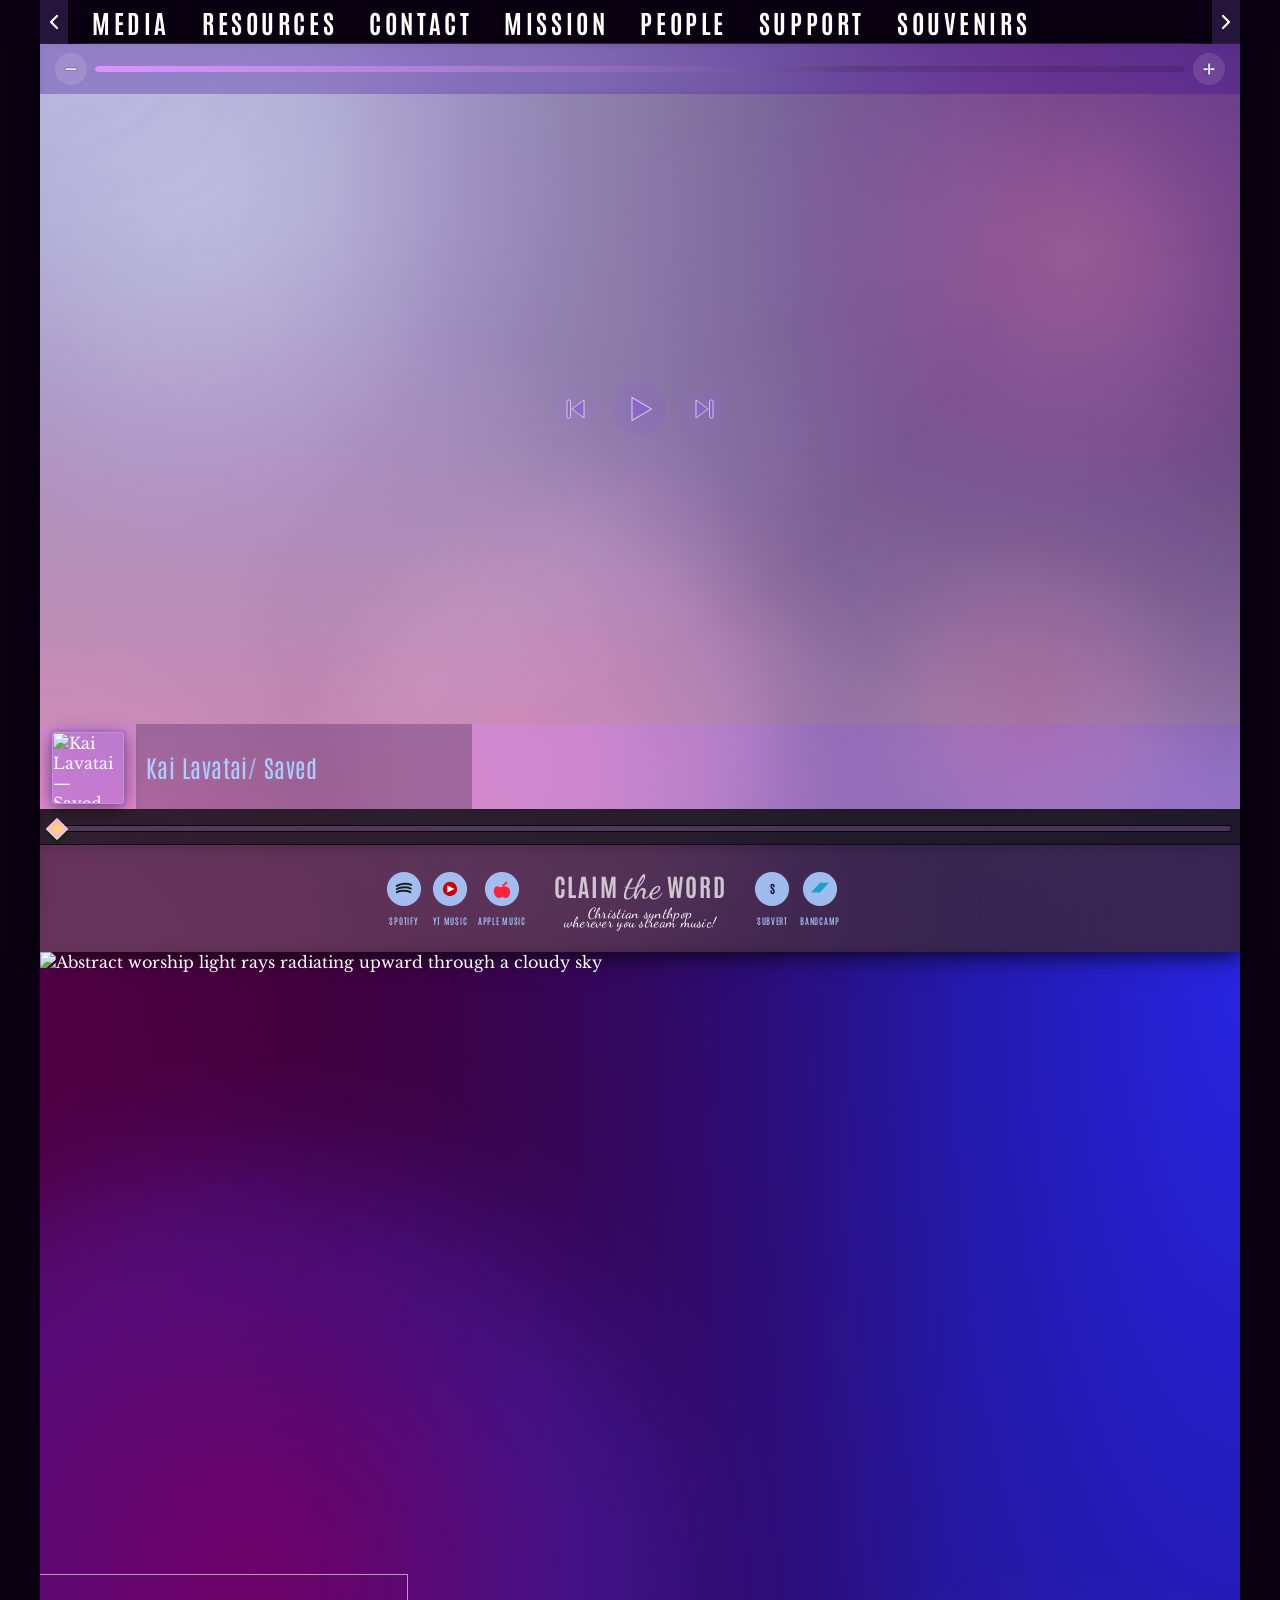
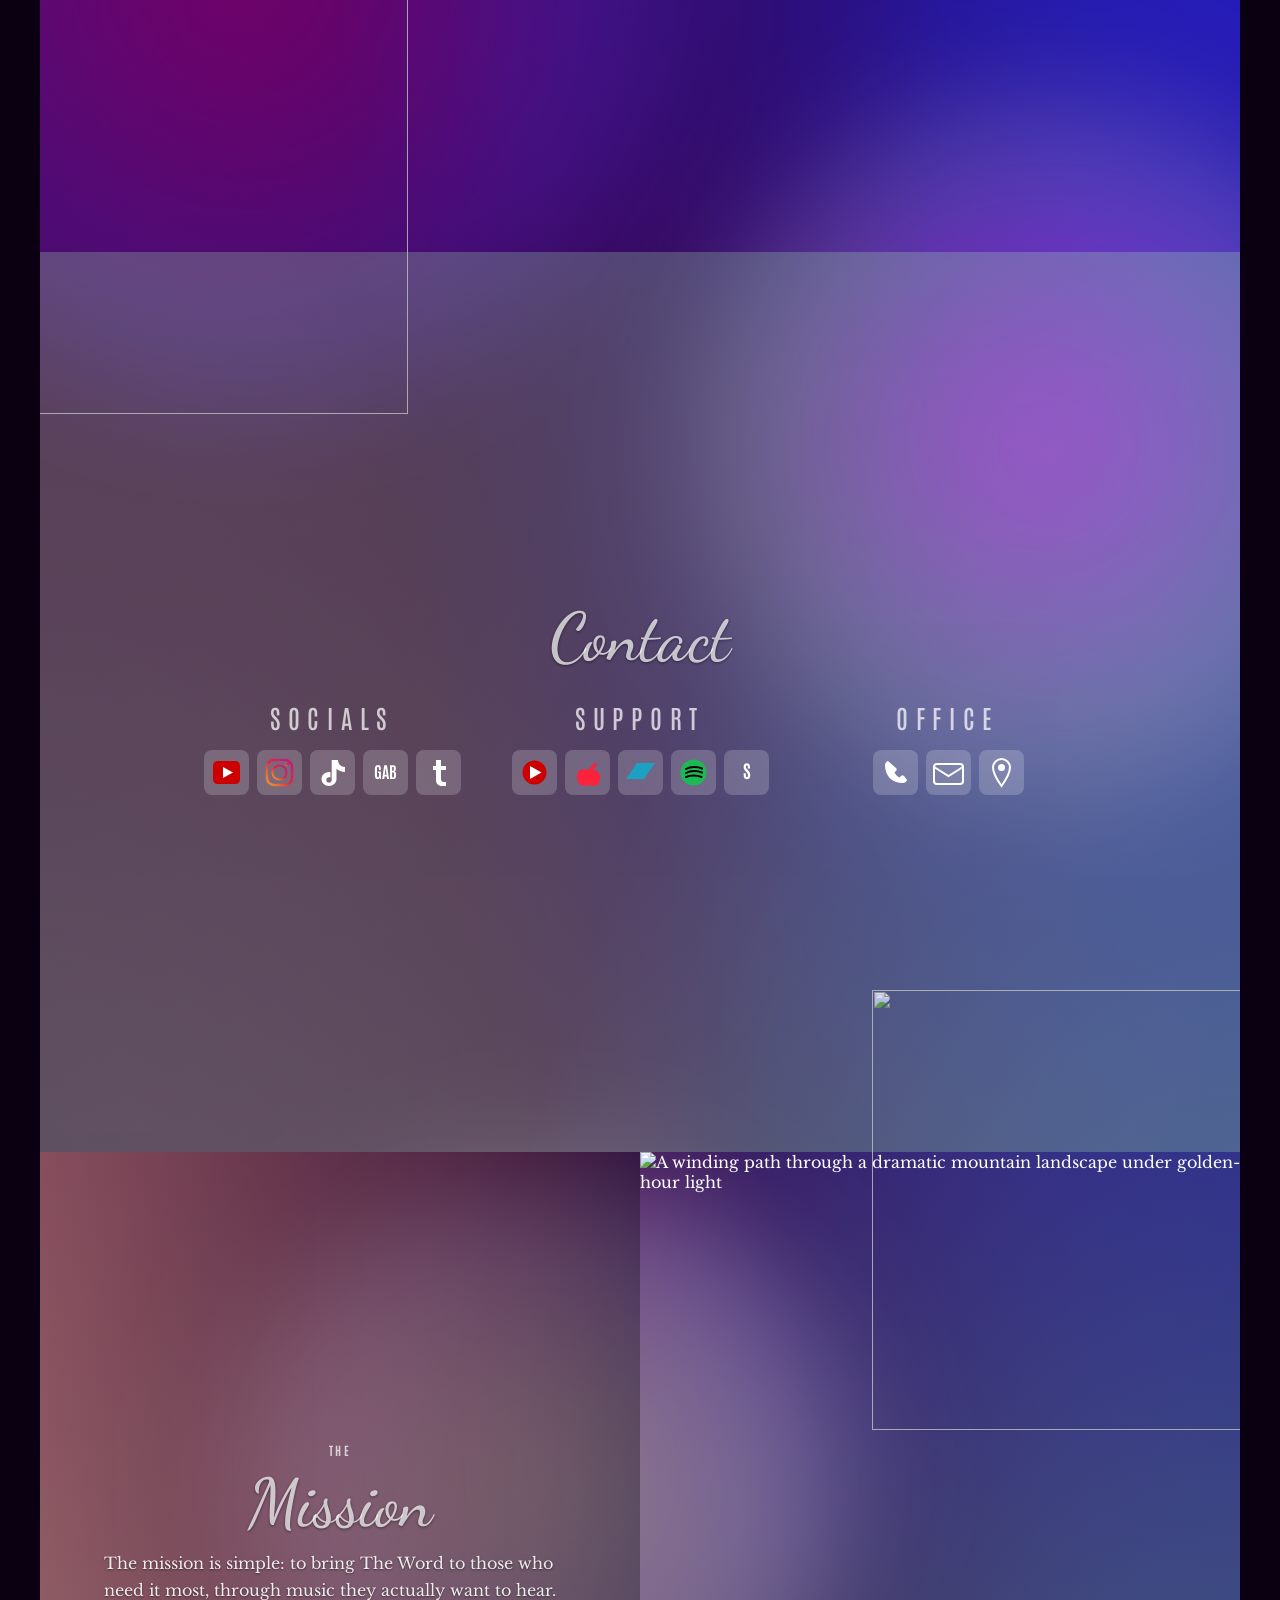
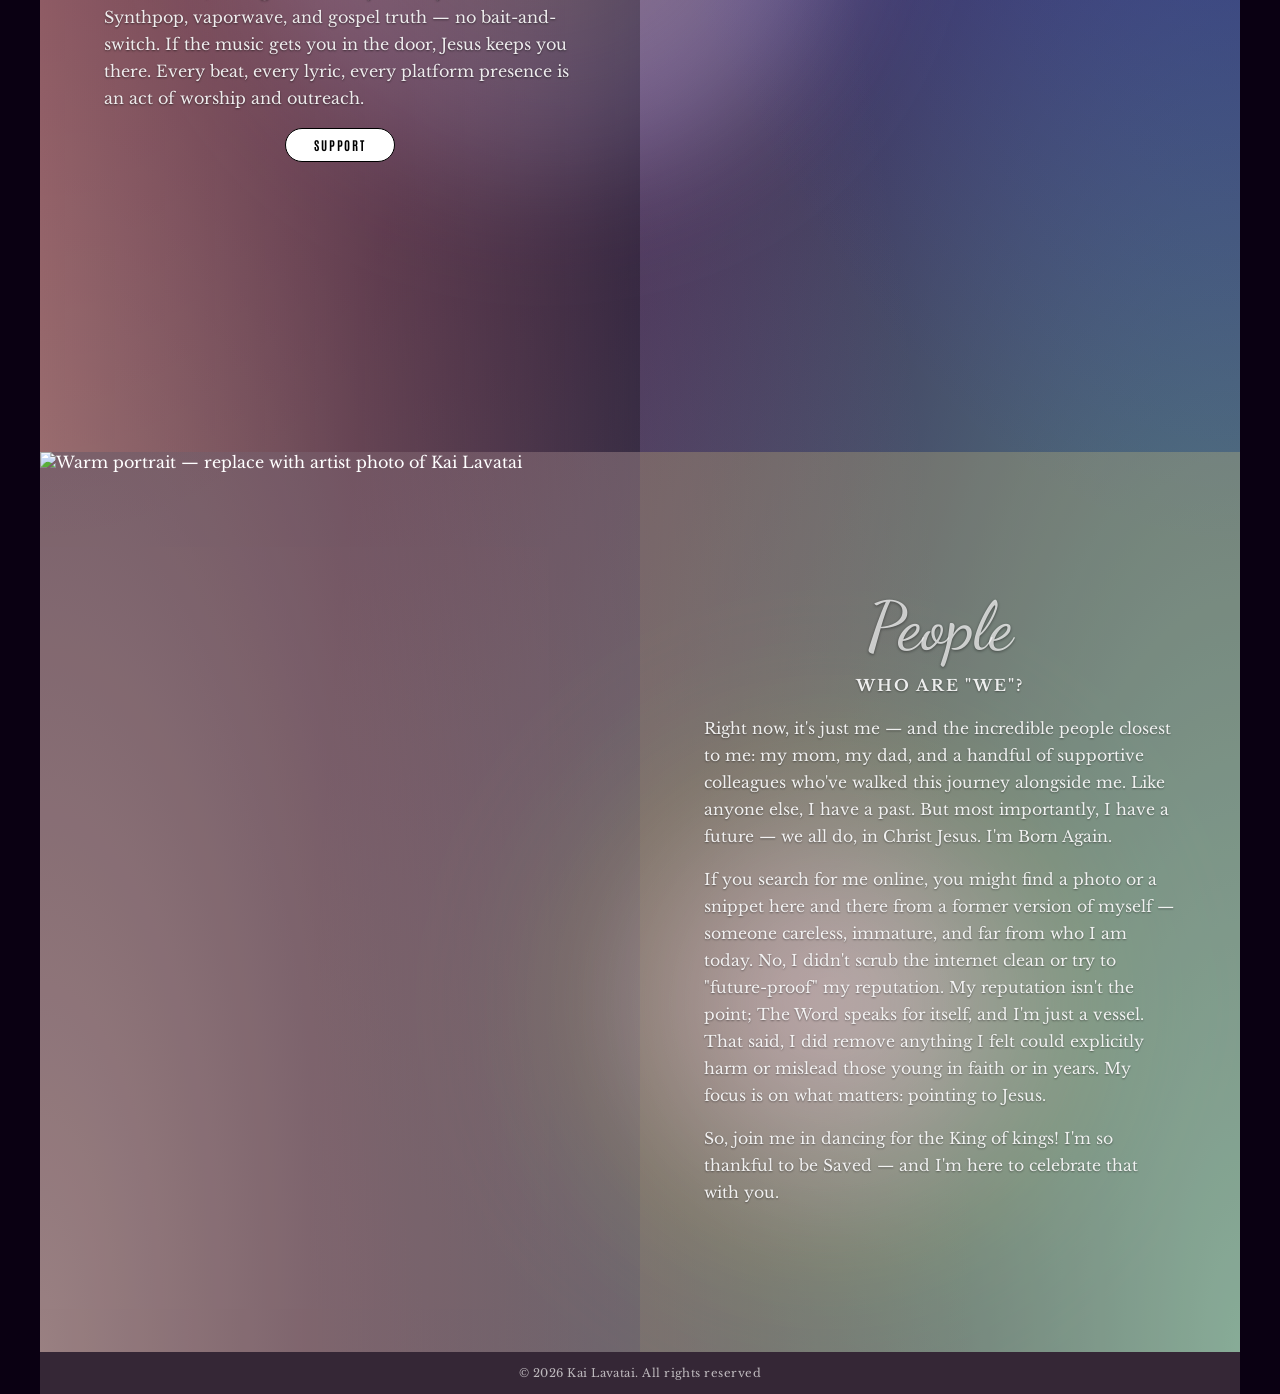
==== index.html @ d61adc8c "Add files via upload Upp'd initial site draft -- FIRST DRAFT 260613" ====
<!DOCTYPE html>
<html lang="en">
<head>
  <meta charset="UTF-8" />
  <meta name="viewport" content="width=device-width, initial-scale=1.0" />
  <meta name="description" content="Kai Lavatai — Christian synthpop & vaporwave music ministry. Gospel-rooted music wherever you stream." />
  <title>Kai Lavatai — Claim The Word</title>

  <!-- Google Fonts -->
  <link rel="preconnect" href="https://fonts.googleapis.com" />
  <link rel="preconnect" href="https://fonts.gstatic.com" crossorigin />
  <link href="https://fonts.googleapis.com/css2?family=Antonio:wght@400;700&family=Dancing+Script:wght@500;700&family=Libre+Baskerville:ital,wght@0,400;0,700;1,400&display=swap" rel="stylesheet" />

  <link rel="stylesheet" href="css/style.css" />
</head>
<body>
<div id="master-wrapper">
  <!-- ============================================================
       NAV — scrolling pill nav; press-hold-scroll on desktop & mobile
       ============================================================ -->
  <nav id="nav" aria-label="Main navigation">
    <button id="nav-menu-scroll-left-button" aria-label="Scroll navigation left" tabindex="0">
      <svg viewBox="0 0 10 16" width="10" height="16" aria-hidden="true">
        <path d="M8 2 L2 8 L8 14" stroke="white" stroke-width="2.2" fill="none" stroke-linecap="round" stroke-linejoin="round"/>
      </svg>
    </button>
    <div id="nav-menu-scroll-container">
      <ul id="nav-menu-ul" role="list">
        <li id="nav-menu-ul-media_li"><a href="#header">Media</a></li>
        <li id="nav-menu-ul-resources_li"><a href="#resources-section">Resources</a></li>
        <li id="nav-menu-ul-contact_li"><a href="#contact-section">Contact</a></li>
        <li id="nav-menu-ul-mission_li"><a href="#missions-section">Mission</a></li>
        <li id="nav-menu-ul-people_li"><a href="#people-section">People</a></li>
        <li id="nav-menu-ul-support_li"><a href="#contact-section">Support</a></li>
        <li id="nav-menu-ul-souvenirs_li"><a href="souvenirs.html">Souvenirs</a></li>
      </ul>
    </div>
    <button id="nav-menu-scroll-right-button" aria-label="Scroll navigation right" tabindex="0">
      <svg viewBox="0 0 10 16" width="10" height="16" aria-hidden="true">
        <path d="M2 2 L8 8 L2 14" stroke="white" stroke-width="2.2" fill="none" stroke-linecap="round" stroke-linejoin="round"/>
      </svg>
    </button>
  </nav>

  <!-- ============================================================
       HEADER — meshgradient8 background: #aaaaff, #330080, #ff80e5, #8d5fd3
       ============================================================ -->
  <header id="header">

    <!-- HERO IMAGE CROSSFADE LAYERS
         Layer A and B alternate on track change. Active layer fades in,
         inactive fades out. JS sets .src-style background-image on the
         incoming layer then toggles .hero-a-active on #header.
         background-size:cover + background-position:center ensures
         fitted, centered, no-stretch at all viewport sizes. -->
    <div id="hero-layer-a" class="hero-layer" aria-hidden="true"></div>
    <div id="hero-layer-b" class="hero-layer" aria-hidden="true"></div>

    <!-- PARALLAX BLOB LAYERS for header mesh gradient approximation -->
    <div class="blob-layer blob-header-1" aria-hidden="true"></div>
    <div class="blob-layer blob-header-2" aria-hidden="true"></div>
    <div class="blob-layer blob-header-3" aria-hidden="true"></div>
    <div class="blob-layer blob-header-4" aria-hidden="true"></div>

    <!-- ============================================================
         MUSIC PLAYER — custom HTML5 Audio API player
         White semi-transparent panel over header gradient
         ============================================================ -->
    <section id="music-player" aria-label="Music player">

      <!-- Volume Control: full-width row [−] | gradient bar | [+] -->
      <div id="music-player-volume-control">
        <button id="music-player-volume-control-lower-encoder" aria-label="Decrease volume" title="Volume down">
          <!-- Minus: horizontal bar — white fill, dark stroke -->
          <svg viewBox="0 0 18 18" width="18" height="18" aria-hidden="true">
            <rect x="3" y="8" width="12" height="2.2" rx="1.1" fill="white" stroke="#220040" stroke-width="0.4"/>
          </svg>
        </button>

        <!-- linearGradient396: #d994ff → transparent. Filled width = volume 0–10 -->
        <div id="music-player-volume-control_indicator" role="presentation">
          <div id="music-player-volume-control_indicator-fill"></div>
        </div>

        <button id="music-player-volume-control-raise-encoder" aria-label="Increase volume" title="Volume up">
          <!-- Plus: cross/plus — white fill, dark stroke -->
          <svg viewBox="0 0 18 18" width="18" height="18" aria-hidden="true">
            <rect x="3" y="8" width="12" height="2.2" rx="1.1" fill="white" stroke="#220040" stroke-width="0.4"/>
            <rect x="8" y="3" width="2.2" height="12" rx="1.1" fill="white" stroke="#220040" stroke-width="0.4"/>
          </svg>
        </button>
      </div>

      <!-- Track Controls: transport row. Button fill: #8d5fd3–#976cce ~69% opacity -->
      <!-- Cover art thumbnail — updated by JS on track change -->


      <div id="music-player-track-controls">
        <button id="music-player-track-controls-previous-track-button" aria-label="Previous track">
          <svg viewBox="0 0 28 28" width="28" height="28" aria-hidden="true">
            <polygon points="22,5 10,14 22,23" fill="rgba(141,95,211,0.69)" stroke="rgba(255,255,255,0.6)" stroke-width="1"/>
            <rect x="5" y="5" width="3.5" height="18" rx="1.5" fill="rgba(141,95,211,0.69)" stroke="rgba(255,255,255,0.6)" stroke-width="1"/>
          </svg>
        </button>

        <!-- Pause button — visible when playing; hidden when paused -->
        <button id="music-player-track-controls-pause-button" aria-label="Pause" style="display:none;">
          <svg viewBox="0 0 28 28" width="32" height="32" aria-hidden="true">
            <rect x="7" y="5" width="4.5" height="18" rx="2" fill="rgba(150,106,207,0.69)" stroke="rgba(255,255,255,0.6)" stroke-width="1"/>
            <rect x="16.5" y="5" width="4.5" height="18" rx="2" fill="rgba(150,106,207,0.69)" stroke="rgba(255,255,255,0.6)" stroke-width="1"/>
          </svg>
        </button>

        <!-- Play button — visible when paused; swaps with pause on click -->
        <button id="music-player-track-controls-play-button" aria-label="Play">
          <svg viewBox="0 0 28 28" width="32" height="32" aria-hidden="true">
            <polygon points="7,4 24,14 7,24" fill="rgba(141,95,211,0.69)" stroke="rgba(255,255,255,0.6)" stroke-width="1"/>
          </svg>
        </button>

        <button id="music-player-track-controls-next-track-button" aria-label="Next track">
          <svg viewBox="0 0 28 28" width="28" height="28" aria-hidden="true">
            <polygon points="6,5 18,14 6,23" fill="rgba(141,95,211,0.69)" stroke="rgba(255,255,255,0.6)" stroke-width="1"/>
            <rect x="19.5" y="5" width="3.5" height="18" rx="1.5" fill="rgba(141,95,211,0.69)" stroke="rgba(255,255,255,0.6)" stroke-width="1"/>
          </svg>
        </button>
      </div>

      <!-- Credits row: left spacer ~72% + right credits block ~28% -->
      <div id="music-player-credits-row">
        <!-- Left ~72% intentional dark negative space, no content -->
        <div id="music-player-song-credits-spacer" aria-hidden="true"></div>

        <!-- Right ~28%: dark semi-transparent bg, text #aaccff, Antonio -->
		<div id="music-player-cover-art">
			<img
			  id="music-player-cover-art-img"
			  src="images/cover-placeholder.jpg"
			  alt="Album cover art"
			  width="72"
			  height="72"
			/>
		 </div>
        <div id="music-player-song-credits">
          <ul id="music-player-song-credits-text" aria-live="polite" aria-atomic="true">
            <li id="music-player-song-credits-text-artist_li"></li>
            <li id="music-player-song-credits-text-track_li"></li>
          </ul>
        </div>
      </div>

      <!-- Track Progress: full-width. Custom range input with star/diamond thumb -->
      <div id="music-player-track-progress">
        <input
          type="range"
          id="track-seek-bar"
          min="0"
          max="100"
          value="0"
          step="0.1"
          aria-label="Track progress"
        />
      </div>

    </section><!-- /#music-player -->

    <!-- ============================================================
         MUSIC STORE — 3-column grid
         Full-bleed dark bar (#1c1f24 ~21% opacity) beneath player
         ============================================================ -->
    <section id="music-store" aria-label="Stream and support">

      <!-- Column 1 (~30%): mainstream outlets — circle buttons #aaccff -->
      <ul id="music-store-mainstream-outlets-menu" aria-label="Stream on mainstream platforms">
        <li id="spotify-store-button">
          <a href="#" aria-label="Listen on Spotify" rel="noopener">
            <span class="store-icon store-icon--spotify" aria-hidden="true">
              <!-- Spotify stylized S -->
              <svg viewBox="0 0 40 40" width="36" height="36">
                <circle cx="20" cy="20" r="19" fill="#aaccff" opacity="0.9"/>
                <path d="M12 16.5 C17 13.5 24 13.5 28 15.5 M12 20 C16.5 17.5 23.5 17.5 27.5 19.5 M12 23.5 C16 21.5 23 21.5 27 23.5" stroke="#1c1f24" stroke-width="2.2" fill="none" stroke-linecap="round"/>
              </svg>
            </span>
            <span class="store-label">Spotify</span>
          </a>
        </li>
        <li id="youtube-music-store-button">
          <a href="#" aria-label="Listen on YouTube Music" rel="noopener">
            <span class="store-icon store-icon--ytmusic" aria-hidden="true">
              <svg viewBox="0 0 40 40" width="36" height="36">
                <circle cx="20" cy="20" r="19" fill="#aaccff" opacity="0.9"/>
                <circle cx="20" cy="20" r="8" fill="#cc0000"/>
                <polygon points="17,16 25,20 17,24" fill="white"/>
              </svg>
            </span>
            <span class="store-label">YT Music</span>
          </a>
        </li>
        <li id="apple-music-store-button">
          <a href="#" aria-label="Listen on Apple Music" rel="noopener">
            <span class="store-icon store-icon--apple" aria-hidden="true">
              <svg viewBox="0 0 40 40" width="36" height="36">
                <circle cx="20" cy="20" r="19" fill="#aaccff" opacity="0.9"/>
                <path d="M25,12 C25,12 21,14 20,17 C22,17 26,15 26,12 Z" fill="#fa233b"/>
                <path d="M15,17 C12,17 11,20 11,22.5 C11,27 14,30 17,30 C18.5,30 19.5,29 20.5,29 C21.5,29 22.3,30 24,30 C27,30 29,27 29,23 C29,20 27,18 25,17.5 C24,17.2 23,17 22,17 C20.5,17 19,18 17.5,18 C16.5,18 15.5,17 15,17 Z" fill="#fa233b"/>
              </svg>
            </span>
            <span class="store-label">Apple Music</span>
          </a>
        </li>
      </ul>

      <!-- Column 2 (~49%): store sign — cobalt #4475ea background -->
      <div id="store-sign">
        <h3 id="music-player-store-sign">
          <!-- Mixed-face typographic lockup: Antonio uppercase + Dancing Script "the" -->
          <span class="store-sign-claim antonio-caps">Claim</span>
          <span class="store-sign-the dancing-script">the</span>
          <span class="store-sign-word antonio-caps">Word</span>
        </h3>
        <!-- Two lines: Mistral/Dancing Script, centered, white, line-height:0.65 -->
        <p id="music-player-store-slogan">
          <span>Christian synthpop</span><br>
          <span>wherever you stream music!</span>
        </p>
      </div>

      <!-- Column 3 (~21%): direct support — circle buttons #aaccff -->
      <ul id="music-store-direct-support-outlets-menu" aria-label="Support on direct platforms">
        <li id="subvert-store-button">
          <a href="#" aria-label="Support on Subvert" rel="noopener">
            <span class="store-icon store-icon--subvert" aria-hidden="true">
              <svg viewBox="0 0 40 40" width="36" height="36">
                <circle cx="20" cy="20" r="19" fill="#aaccff" opacity="0.9"/>
                <text x="20" y="25" text-anchor="middle" font-family="Antonio, sans-serif" font-size="13" font-weight="700" fill="#220040">S</text>
              </svg>
            </span>
            <span class="store-label">Subvert</span>
          </a>
        </li>
        <li id="bandcamp-store-button">
          <a href="#" aria-label="Support on Bandcamp" rel="noopener">
            <span class="store-icon store-icon--bandcamp" aria-hidden="true">
              <svg viewBox="0 0 40 40" width="36" height="36">
                <circle cx="20" cy="20" r="19" fill="#aaccff" opacity="0.9"/>
                <path d="M10,24 L20,13 H30 L20,24 Z" fill="#1da0c3"/>
              </svg>
            </span>
            <span class="store-label">Bandcamp</span>
          </a>
        </li>
      </ul>

    </section><!-- /#music-store -->

  </header><!-- /#header -->

  <!-- ============================================================
       MAIN — meshgradient13 background: #550044, #2a2aff, #ac939d, #87decd
       All sections within share this full-bleed background
       ============================================================ -->
  <main id="main">

    <!-- PARALLAX BLOB LAYERS for main mesh gradient approximation -->
    <div class="blob-layer blob-main-1" aria-hidden="true"></div>
    <div class="blob-layer blob-main-2" aria-hidden="true"></div>
    <div class="blob-layer blob-main-3" aria-hidden="true"></div>
    <div class="blob-layer blob-main-4" aria-hidden="true"></div>

    <!-- ============================================================
         RESOURCES SECTION
         CSS Grid: figure left ~55%, article right ~45%
         CD circle scrolls with section, position:absolute
         ============================================================ -->
    <section id="resources-section" aria-labelledby="resources-article-heading">

      <!-- CD circle: CSS-drawn, radialGradient1: #8d5fd3→#a793ac -->
      <img id="fixed-background-image-CD-1" src="images/cd-disc.png" alt="" aria-hidden="true" draggable="false" />
      <!-- Left ~55%: Resources illustration -->
      <figure id="resources-figure">
        <img
          id="resources-figure-image"
          src="images/resources-img.png"
          alt="Abstract worship light rays radiating upward through a cloudy sky"
          loading="lazy"
          width="800"
          height="600"
        />
      </figure>

      <!-- Right ~45%: Resources article -->
      <article id="resources-article">
        <!-- linearGradient25: #ff80e5 76% → transparent — applied as background -->

        <h2 id="resources-article-subheading">Ministry</h2>
        <h1 id="resources-article-heading">Resources</h1>
        <p id="resources-article-text">
          Whether you're new to faith or have walked with Jesus for decades,
          these resources are here to strengthen your walk. From scripture
          references to devotional guides, everything points back to The Word —
          because The Word was there at the beginning, and it will carry you
          all the way home.
        </p>
        <button id="resources-article-button" type="button">More</button>
      </article>

    </section><!-- /#resources-section -->

    <!-- ============================================================
         CONTACT SECTION
         CSS Grid: full-width heading above three equal columns
         Background: #aaffaa ~24% opacity
         ============================================================ -->
    <section id="contact-section" aria-labelledby="contact-heading">

      <h1 id="contact-heading">Contact</h1>

      <div id="contact-columns-grid">

        <!-- Column: Socials -->
        <div id="contact-socials-menu">
          <h3 id="contact-socials-menu-heading">Socials</h3>
          <ul id="contact-socials-menu-items" aria-label="Social media links">
            <li id="contact-socials-menu-items-youtube">
              <a href="#" aria-label="YouTube" rel="noopener" class="contact-tile">
                <svg viewBox="0 0 45 45" width="45" height="45" aria-hidden="true">
                  <rect width="45" height="45" rx="8" fill="rgba(255,255,255,0.15)"/>
                  <path d="M9,15.5 C9,13 11,11 13.5,11 H31.5 C34,11 36,13 36,15.5 V29.5 C36,32 34,34 31.5,34 H13.5 C11,34 9,32 9,29.5 Z" fill="#cc0000"/>
                  <polygon points="19,17 29,22.5 19,28" fill="white"/>
                </svg>
              </a>
            </li>
            <li id="contact-socials-menu-items-instagram">
              <a href="#" aria-label="Instagram" rel="noopener" class="contact-tile">
                <svg viewBox="0 0 45 45" width="45" height="45" aria-hidden="true">
                  <rect width="45" height="45" rx="8" fill="rgba(255,255,255,0.15)"/>
                  <rect x="10" y="10" width="25" height="25" rx="7" fill="none" stroke="url(#ig-grad)" stroke-width="2.5"/>
                  <circle cx="22.5" cy="22.5" r="7" fill="none" stroke="url(#ig-grad)" stroke-width="2.2"/>
                  <circle cx="30.5" cy="14.5" r="1.8" fill="url(#ig-grad)"/>
                  <defs>
                    <linearGradient id="ig-grad" x1="0%" y1="100%" x2="100%" y2="0%">
                      <stop offset="0%" stop-color="#f09433"/>
                      <stop offset="25%" stop-color="#e6683c"/>
                      <stop offset="50%" stop-color="#dc2743"/>
                      <stop offset="75%" stop-color="#cc2366"/>
                      <stop offset="100%" stop-color="#bc1888"/>
                    </linearGradient>
                  </defs>
                </svg>
              </a>
            </li>
            <li id="contact-socials-menu-items-tiktok">
              <a href="#" aria-label="TikTok" rel="noopener" class="contact-tile">
                <svg viewBox="0 0 45 45" width="45" height="45" aria-hidden="true">
                  <rect width="45" height="45" rx="8" fill="rgba(255,255,255,0.15)"/>
                  <path d="M28,10 C28,14 31,17 35,17 V22 C31.5,22 28.5,20.8 26.5,18.8 V29 C26.5,33 23,36 19,36 C15,36 11.5,33 11.5,29 C11.5,25 15,22 19,22 C19.5,22 20,22.1 20.5,22.2 V27.5 C20,27.3 19.5,27.2 19,27.2 C17.5,27.2 16.3,28.4 16.3,29.9 C16.3,31.4 17.5,32.6 19,32.6 C20.5,32.6 21.7,31.4 21.7,29.9 C21.7,29.8 21.7,10 21.7,10 Z" fill="white"/>
                </svg>
              </a>
            </li>
            <li id="contact-socials-menu-items-gab">
              <a href="#" aria-label="Gab" rel="noopener" class="contact-tile">
                <svg viewBox="0 0 45 45" width="45" height="45" aria-hidden="true">
                  <rect width="45" height="45" rx="8" fill="rgba(255,255,255,0.15)"/>
                  <text x="22.5" y="29" text-anchor="middle" font-family="Antonio, sans-serif" font-size="16" font-weight="700" fill="white">GAB</text>
                </svg>
              </a>
            </li>
            <li id="contact-socials-menu-items-tumblr">
              <a href="#" aria-label="Tumblr" rel="noopener" class="contact-tile">
                <svg viewBox="0 0 45 45" width="45" height="45" aria-hidden="true">
                  <rect width="45" height="45" rx="8" fill="rgba(255,255,255,0.15)"/>
                  <path d="M21,10 H25 V16 H30 V20 H25 V29 C25,31 26,32 28,32 H30 V36 H26 C22,36 20,33.5 20,30 V20 H17 V16 H20 V10 Z" fill="white"/>
                </svg>
              </a>
            </li>
          </ul>
        </div>

        <!-- Column: Support -->
        <div id="contact-support-menu">
          <h3 id="contact-support-menu-heading">Support</h3>
          <ul id="contact-support-menu-items" aria-label="Music platform links">
            <li id="contact-support-menu-items-youtube-music">
              <a href="#" aria-label="YouTube Music" rel="noopener" class="contact-tile">
                <svg viewBox="0 0 45 45" width="45" height="45" aria-hidden="true">
                  <rect width="45" height="45" rx="8" fill="rgba(255,255,255,0.15)"/>
                  <circle cx="22.5" cy="22.5" r="12" fill="#cc0000"/>
                  <polygon points="18,16 29.5,22.5 18,29" fill="white"/>
                </svg>
              </a>
            </li>
            <li id="contact-support-menu-items-apple-music">
              <a href="#" aria-label="Apple Music" rel="noopener" class="contact-tile">
                <svg viewBox="0 0 45 45" width="45" height="45" aria-hidden="true">
                  <rect width="45" height="45" rx="8" fill="rgba(255,255,255,0.15)"/>
                  <path d="M30,13 C30,13 25,16 24,20 C27,20 32,17.5 32,13 Z" fill="#fa233b"/>
                  <path d="M18,19 C14,19 12,23 12,27 C12,33 16,36 20,36 C22,36 23,35 24.5,35 C26,35 27,36 29,36 C33,36 35,32 35,27 C35,24 33,21 30,20 C29,19.5 28,19.2 26,19 C24,19 22.5,20 20.5,20 C19.5,20 18.5,19 18,19 Z" fill="#fa233b"/>
                </svg>
              </a>
            </li>
            <li id="contact-support-menu-items-bandcamp">
              <a href="#" aria-label="Bandcamp" rel="noopener" class="contact-tile">
                <svg viewBox="0 0 45 45" width="45" height="45" aria-hidden="true">
                  <rect width="45" height="45" rx="8" fill="rgba(255,255,255,0.15)"/>
                  <path d="M8,29 L19,13 H37 L26,29 Z" fill="#1da0c3"/>
                </svg>
              </a>
            </li>
            <li id="contact-support-menu-items-spotify">
              <a href="#" aria-label="Spotify" rel="noopener" class="contact-tile">
                <svg viewBox="0 0 45 45" width="45" height="45" aria-hidden="true">
                  <rect width="45" height="45" rx="8" fill="rgba(255,255,255,0.15)"/>
                  <circle cx="22.5" cy="22.5" r="13" fill="#1db954"/>
                  <path d="M15 19 C19.5 16.5 27 16.5 31 18.5 M15 23 C19.5 20.5 26.5 20.5 31 22.5 M15 27 C19 25 26 25 30.5 27" stroke="black" stroke-width="2" fill="none" stroke-linecap="round"/>
                </svg>
              </a>
            </li>
            <li id="contact-support-menu-items-subvert">
              <a href="#" aria-label="Subvert" rel="noopener" class="contact-tile">
                <svg viewBox="0 0 45 45" width="45" height="45" aria-hidden="true">
                  <rect width="45" height="45" rx="8" fill="rgba(255,255,255,0.15)"/>
                  <text x="22.5" y="29" text-anchor="middle" font-family="Antonio, sans-serif" font-size="18" font-weight="700" fill="white">S</text>
                </svg>
              </a>
            </li>
          </ul>
        </div>

        <!-- Column: Office -->
        <div id="contact-office-menu">
          <h3 id="contact-office-menu-heading">Office</h3>
          <ul id="contact-office-menu-items" aria-label="Contact information">
            <li id="contact-office-menu-items-phone">
              <a href="tel:+1-360-555-0100" aria-label="Phone" class="contact-tile">
                <svg viewBox="0 0 45 45" width="45" height="45" aria-hidden="true">
                  <rect width="45" height="45" rx="8" fill="rgba(255,255,255,0.15)"/>
                  <path d="M15,11 C14,11 12,13 12,15 C12,26 19,33 30,33 C32,33 34,31 34,30 L31,26 C30,25 29,25 28,26 L26.5,27.5 C25,27 22,24 21.5,22.5 L23,21 C24,20 24,19 23,18 Z" fill="white"/>
                </svg>
              </a>
            </li>
            <li id="contact-office-menu-items-email">
              <a href="mailto:hello@claimtheword.com" aria-label="Email" class="contact-tile">
                <svg viewBox="0 0 45 45" width="45" height="45" aria-hidden="true">
                  <rect width="45" height="45" rx="8" fill="rgba(255,255,255,0.15)"/>
                  <rect x="8" y="14" width="29" height="20" rx="3" fill="none" stroke="white" stroke-width="2"/>
                  <path d="M8,17 L22.5,26 L37,17" stroke="white" stroke-width="2" fill="none"/>
                </svg>
              </a>
            </li>
            <li id="contact-office-menu-items-address">
              <a href="#" aria-label="Address — Sequim, WA" class="contact-tile">
                <svg viewBox="0 0 45 45" width="45" height="45" aria-hidden="true">
                  <rect width="45" height="45" rx="8" fill="rgba(255,255,255,0.15)"/>
                  <path d="M22.5,9 C18,9 14,13 14,17.5 C14,24 22.5,36 22.5,36 C22.5,36 31,24 31,17.5 C31,13 27,9 22.5,9 Z" fill="none" stroke="white" stroke-width="2"/>
                  <circle cx="22.5" cy="17.5" r="3.5" fill="white"/>
                </svg>
              </a>
            </li>
          </ul>
        </div>

      </div><!-- /#contact-columns-grid -->

    </section><!-- /#contact-section -->

    <!-- ============================================================
         MISSION SECTION
         CSS Grid: article left ~50%, figure right ~50%
         Mirror of Resources layout. CD circle scrolls with section.
         ============================================================ -->
    <section id="missions-section" aria-labelledby="mission-article-heading">

      <!-- CD circle: CSS-drawn, radialGradient5: #8d5fd3→#a793ac -->
      <img id="fixed-background-image-CD-2" src="images/cd-disc.png" alt="" aria-hidden="true" draggable="false" />
      <!-- Left ~50%: Mission article -->
      <article id="mission-article">
        <!-- linearGradient29: #ffb080 35% → transparent — applied as background -->

        <h2 id="mission-article-subheading">The</h2>
        <h1 id="mission-article-heading">Mission</h1>
        <p id="mission-article-text">
          The mission is simple: to bring The Word to those who need it most,
          through music they actually want to hear. Synthpop, vaporwave, and
          gospel truth — no bait-and-switch. If the music gets you in the door,
          Jesus keeps you there. Every beat, every lyric, every platform presence
          is an act of worship and outreach.
        </p>
        <button type="button" id="mission-article-button">Support</button>
      </article>

      <!-- Right ~50%: Mission illustration -->
      <figure id="mission_figure">
        <img
          id="mission-figure-image"
          src="images/mission-img.png"
          alt="A winding path through a dramatic mountain landscape under golden-hour light"
          loading="lazy"
          width="800"
        />
      </figure>

    </section><!-- /#missions-section -->

    <!-- ============================================================
         PEOPLE SECTION
         CSS Grid: figure left ~50%, article right ~50%
         Background: #ffe680 ~13% opacity
         ============================================================ -->
    <section id="people-section" aria-labelledby="people-article-heading">

      <!-- Left ~50%: Portrait -->
      <figure id="people-figure">
        <img
          id="people-figure-image"
          src="images/people-section-portrait.gif"
          alt="Warm portrait — replace with artist photo of Kai Lavatai"
          loading="lazy"
          width="600"
          height="750"
        />
      </figure>

      <!-- Right ~50%: People article -->
      <article id="people-article">

        <h1 id="people-article-heading">People</h1>

        <!-- Three separate <p> blocks per tspan groups -->
        <p class="people-intro-line">Who Are "We"?</p>

        <p>
          Right now, it's just me — and the incredible people closest to me:
          my mom, my dad, and a handful of supportive colleagues who've walked
          this journey alongside me. Like anyone else, I have a past. But most
          importantly, I have a future — we all do, in Christ Jesus.
          I'm Born Again.
        </p>

        <p>
          If you search for me online, you might find a photo or a snippet here
          and there from a former version of myself — someone careless, immature,
          and far from who I am today. No, I didn't scrub the internet clean or
          try to "future-proof" my reputation. My reputation isn't the point;
          The Word speaks for itself, and I'm just a vessel. That said, I did
          remove anything I felt could explicitly harm or mislead those young in
          faith or in years. My focus is on what matters: pointing to Jesus.
        </p>

        <p>
          So, join me in dancing for the King of kings! I'm so thankful to be
          Saved — and I'm here to celebrate that with you.
        </p>
      </article>
    </section><!-- /#people-section -->
  </main><!-- /#main -->
  <!-- ============================================================
       FOOTER — minimal, full-bleed, #483745 ~71% opacity
       Single line, no links, no logo
       ============================================================ -->
  <footer id="footer">
    <h6 id="footer-copyright-statement-text">
      &copy; 2026 Kai Lavatai. All rights reserved
    </h6>
  </footer>
</div> <!-- #master-wrapper end -->
  <!-- Hidden HTML5 audio element -->
  <audio id="audio-player" preload="none"></audio>

  <script src="js/main.js"></script>
</body>
</html>
---- css/style.css ----
/* =============================================================
   KAI LAVATAI — CLAIM THE WORD
   css/style.css
   All hex values taken directly from SVG source files.
   Mesh gradients approximated as layered radial-gradients
   using the four corner stop values per spec comment.
   ============================================================= */

/* ─────────────────────────────────────────────────────────────
   GOOGLE FONTS — Antonio / Libre Baskerville / Dancing Script
   (imported in <head>; declared here for fallback reference)
   ───────────────────────────────────────────────────────────── */

/* ─────────────────────────────────────────────────────────────
   CSS CUSTOM PROPERTIES — all from SVG source
   ───────────────────────────────────────────────────────────── */
:root {
  /* ── Gradient corner stops ── */

  /* meshgradient8 (header) — 4 corner stops */
  --mesh8-tl:   #aaaaff;   /* top-left */
  --mesh8-tr:   #330080;   /* top-right */
  --mesh8-bl:   #ff80e5;   /* bottom-left */
  --mesh8-br:   #8d5fd3;   /* bottom-right */

  /* meshgradient13 (main) — 4 corner stops */
  --mesh13-tl:  #550044;   /* top-left */
  --mesh13-tr:  #2a2aff;   /* top-right */
  --mesh13-bl:  #ac939d;   /* bottom-left */
  --mesh13-br:  #87decd;   /* bottom-right */

  /* linearGradient24 (resources article bg base) */
  --lg24-start: rgba(255,128,229, 0.7613169);   /* #ff80e5 at 76% */
  --lg24-end:   rgba(255,128,229, 0);

  /* linearGradient25 = lg24 applied left→right (resources article) */
  /* linearGradient26 (mission overlay) */
  --lg26-start: rgba(212,0,170, 0.32915362);    /* #d400aa */
  --lg26-end:   rgba(212,0,170, 0);

  /* linearGradient28 (mission article bg base) */
  --lg28-start: rgba(255,176,128, 0.34979424);  /* #ffb080 */
  --lg28-end:   rgba(255,230,128, 0);           /* #ffe680 */

  /* linearGradient396 (volume indicator) */
  --vol-fill:   #d994ff;
  --vol-empty:  transparent;

  /* linearGradient71 / radialGradient72 (seek thumb) */
  --thumb-start: #ff2fff;
  --thumb-end:   #ffc600;

  /* radialGradient1 / radialGradient5 (CD circles) */
  --cd-inner:   #8d5fd3;
  --cd-outer:   #a793ac;

  /* ── Named UI colors ── */
  --color-aaccff:       #aaccff;
  --color-player-btn-a: rgba(141,95,211,0.69);   /* #8d5fd3 ~69% */
  --color-player-btn-b: rgba(151,108,206,0.687);  /* #976cce ~69% */
  --color-player-btn-c: rgba(150,106,207,0.69);   /* #966acf ~69% */
  --color-music-store-dark: rgba(28,31,36,0.206897);  /* #1c1f24 ~21% */
  --color-store-sign-bg:    #4475ea;
  --color-contact-section-bg: rgba(170,255,170,0.24); /* #aaffaa ~24% */
  --color-people-section-bg:  rgba(255,230,128,0.153605); /* #ffe680 ~15% */
  --color-footer-bg:    rgba(72,55,69,0.711599);  /* #483745 ~71% */
  --color-track-fill:   #d994ff;
  --color-track-stroke: #ffd79a;

  /* ── Typography ── */
  --font-heading:   'Antonio', sans-serif;           /* headings, nav, all-caps */
  --font-body:      'Baskerville Old Face', 'Libre Baskerville', Georgia, serif;
  --font-script:    'Mistral', 'Dancing Script', cursive;  /* subheadings, column headers */

  /* ── Spacing & radius ── */
  --nav-height: 44px;
  --section-pad-v: clamp(3rem, 7vw, 6rem);
  --section-pad-h: clamp(1.25rem, 5vw, 4rem);
}

/* ─────────────────────────────────────────────────────────────
   RESET & BASE
   ───────────────────────────────────────────────────────────── */
*, *::before, *::after {
  box-sizing: border-box;
  margin: 0;
  padding: 0;
}

html {
  scroll-behavior: smooth;
  font-size: 16px;
}

body {
  font-family: var(--font-body);
  overflow-x: hidden;
  background: #0a0012;
  color: #fff;
  position: relative;
  display: flex;
  flex-direction: column;
  align-items: center; /* horizontally centers #master-wrapper */
}
#master-wrapper {
  width: 100%;
  max-width: 1200px;
  display: flex;
  flex-direction: column;
}

a {
  color: inherit;
  text-decoration: none;
}

ul { list-style: none; }

img {
  display: block;
  max-width: 100%;
  height: auto;
  object-fit: cover;
}

button {
  cursor: pointer;
  background: none;
  border: none;
  padding: 0;
  font-family: inherit;
}

/* ─────────────────────────────────────────────────────────────
   BLOB PARALLAX LAYERS
   Absolutely positioned inside their parent sections.
   JS scrollY drives translateY at differing rates.
   filter:hue-rotate() drifts on scroll for atmospheric pastel.
   ───────────────────────────────────────────────────────────── */
.blob-layer {
  position: absolute;
  border-radius: 50%;
  pointer-events: none;
  will-change: transform, filter;
  mix-blend-mode: screen;
  z-index: 0;
}

/* Header blobs — approximate meshgradient8 (#aaaaff, #330080, #ff80e5, #8d5fd3) */
.blob-header-1 {
  width: 70vw;
  height: 70vw;
  max-width: 700px;
  max-height: 700px;
  top: -20%;
  left: -15%;
  background: radial-gradient(ellipse at center, rgba(170,170,255,0.85) 0%, rgba(51,0,128,0.5) 55%, transparent 80%);
  filter: blur(40px);
}
.blob-header-2 {
  width: 55vw;
  height: 55vw;
  max-width: 560px;
  max-height: 560px;
  top: -10%;
  right: -10%;
  background: radial-gradient(ellipse at center, rgba(255,128,229,0.75) 0%, rgba(51,0,128,0.35) 60%, transparent 80%);
  filter: blur(50px);
}
.blob-header-3 {
  width: 45vw;
  height: 45vw;
  max-width: 450px;
  max-height: 450px;
  bottom: 0;
  left: 25%;
  background: radial-gradient(ellipse at center, rgba(141,95,211,0.7) 0%, rgba(170,170,255,0.3) 60%, transparent 80%);
  filter: blur(35px);
}
.blob-header-4 {
  width: 30vw;
  height: 30vw;
  max-width: 300px;
  max-height: 300px;
  bottom: 10%;
  right: 5%;
  background: radial-gradient(ellipse at center, rgba(51,0,128,0.8) 0%, rgba(141,95,211,0.4) 55%, transparent 80%);
  filter: blur(30px);
}

/* Main section blobs — approximate meshgradient13 (#550044, #2a2aff, #ac939d, #87decd) */
.blob-main-1 {
  width: 80vw;
  height: 80vw;
  max-width: 900px;
  max-height: 900px;
  top: 5%;
  left: -20%;
  background: radial-gradient(ellipse at center, rgba(85,0,68,0.8) 0%, rgba(42,42,255,0.3) 55%, transparent 80%);
  filter: blur(60px);
}
.blob-main-2 {
  width: 65vw;
  height: 65vw;
  max-width: 750px;
  max-height: 750px;
  top: 20%;
  right: -15%;
  background: radial-gradient(ellipse at center, rgba(42,42,255,0.7) 0%, rgba(172,147,157,0.3) 55%, transparent 80%);
  filter: blur(55px);
}
.blob-main-3 {
  width: 55vw;
  height: 55vw;
  max-width: 650px;
  max-height: 650px;
  top: 50%;
  left: 15%;
  background: radial-gradient(ellipse at center, rgba(172,147,157,0.65) 0%, rgba(135,222,205,0.3) 55%, transparent 80%);
  filter: blur(50px);
}
.blob-main-4 {
  width: 60vw;
  height: 60vw;
  max-width: 700px;
  max-height: 700px;
  bottom: 0;
  right: 5%;
  background: radial-gradient(ellipse at center, rgba(135,222,205,0.6) 0%, rgba(85,0,68,0.3) 55%, transparent 80%);
  filter: blur(55px);
}

/* ─────────────────────────────────────────────────────────────
   NAV
   Scrolling pill. Press-hold-scroll while button held.
   Antonio, all-caps, white. Sticky at top of viewport.
   ───────────────────────────────────────────────────────────── */
#nav {
  position: sticky;
  top: 0;
  z-index: 3;
  display: flex;
  align-items: center;
  gap: 0;
  width: 100%;
  background: rgba(10,0,18,0.82);
  backdrop-filter: blur(12px);
  -webkit-backdrop-filter: blur(12px);
  border-bottom: 1px solid rgba(170,170,255,0.18);
  height: var(--nav-height);
  padding: 0 0px;
}
#navSecondary{
  position: relative;
  top: 0;
  z-index: 1;
  display: flex;
  align-items: center;
  gap: 0;
  width: 100%;
  background: rgba(10,0,18,0.82);
  backdrop-filter: blur(12px);
  -webkit-backdrop-filter: blur(12px);
  border-bottom: 1px solid rgba(170,170,255,0.18);
  height: var(--nav-height);
  padding: 0 0px;
}

#nav-menu-scroll-left-button,
#nav-menu-scroll-right-button {
  flex-shrink: 0;
  display: flex;
  align-items: center;
  justify-content: center;
  width: 28px;
  height: 100%;
  border-radius: 0%;
  background: rgba(141,95,211,0.22);
  transition: background 0.18s;
  z-index: 2;
}

#nav-menu-scroll-left-button:hover,
#nav-menu-scroll-right-button:hover {
  background: rgba(141,95,211,0.5);
}

#nav-menu-scroll-container {
  flex: 1;
  overflow: hidden;
  position: relative;
}

/* Fade masks at scroll edges */
#nav-menu-scroll-container::before,
#nav-menu-scroll-container::after {
  content: '';
  position: absolute;
  top: 0;
  width: 24px;
  height: 100%;
  pointer-events: none;
  z-index: 1;
}
#nav-menu-scroll-container::before {
  left: 0;
  background: linear-gradient(to right, rgba(10,0,18,0.82), transparent);
}
#nav-menu-scroll-container::after {
  right: 0;
  background: linear-gradient(to left, rgba(10,0,18,0.82), transparent);
}

#nav-menu-ul {
  display: flex;
  align-items: center;
  gap: 0;
  white-space: nowrap;
  padding: 0 8px;
  height: var(--nav-height);
  user-select: none;
  flex-direction: row;       /* Items sit side-by-side */
  justify-content: left;   /* Centers items horizontally */
}

#nav-menu-ul li a {
  display: flex;
  align-items: center;
  padding: 6px 16px;
  font-family: var(--font-heading);
  font-size: clamp(20px, 2vw, 30px);
  font-weight: 700;
  letter-spacing: 0.14em;
  text-transform: uppercase;
  color: #fff;
  border-radius: 999px;
  transition: background 0.18s, color 0.18s;
  height: 30px;
}

#nav-menu-ul li a:hover,
#nav-menu-ul li a:focus-visible {
  background: rgba(170,170,255,0.22);
  color: var(--color-aaccff);
  outline: none;
}

/* ─────────────────────────────────────────────────────────────
   HEADER
   meshgradient8 approximated: layered radial-gradients
   Corner stops: #aaaaff (TL), #330080 (TR), #ff80e5 (BL), #8d5fd3 (BR)
   ───────────────────────────────────────────────────────────── */
#header {
  position: relative;
  width: 100%;
  display: flex;
  flex-direction: column;
  justify-content: start;
  overflow: hidden;
  /* Base fallback */
  background-color: #330080;
  /* Four-corner mesh approximation */
  background:
    radial-gradient(ellipse at 0% 0%,   rgba(170,170,255,0.95) 0%, transparent 60%),
    radial-gradient(ellipse at 100% 0%,  rgba(51,0,128,0.95)   0%, transparent 55%),
    radial-gradient(ellipse at 0% 100%, rgba(255,128,229,0.90) 0%, transparent 55%),
    radial-gradient(ellipse at 100% 100%, rgba(141,95,211,0.90) 0%, transparent 55%),
    radial-gradient(ellipse at 50% 50%, rgba(141,95,211,0.5) 0%, transparent 70%);
  /* Hero image layers sit below; mesh gradient is now on ::before pseudo */
  /* background: #1a0045; */
  box-shadow: 0px 4px 20px rgba(0, 0, 0, 0.75);
  z-index: 1;
}

/* ─────────────────────────────────────────────────────────────
   HERO IMAGE CROSSFADE LAYERS
   Both layers fill the header absolutely. Only one is visible
   at a time. JS alternates which is "active" on track change.
   background-size: cover  → fills frame, no whitespace
   background-position: center center → always centered
   background-repeat: no-repeat → never tiles
   No stretching at any viewport size or aspect ratio.
   ───────────────────────────────────────────────────────────── */
.hero-layer {
  position: absolute;
  inset: 0;
  background-size: cover;
  background-position: center center;
  background-repeat: no-repeat;
  z-index: 0;
  opacity: 0;
  transition: opacity 0.75s ease-in-out;
  will-change: opacity;
}

/* Whichever layer is active becomes visible */
#header.hero-a-active #hero-layer-a,
#header.hero-b-active #hero-layer-b {
  opacity: 1;
}

/* Mesh gradient overlay — sits above hero image, below blobs.
   Preserves the purple/pink atmosphere over any photograph.
   Opacity reduced slightly vs original so hero art reads through. */
#header::before {
  content: '';
  position: absolute;
  inset: 0;
  z-index: 1;
  pointer-events: none;
  background:
    radial-gradient(ellipse at 0% 0%,   rgba(170,170,255,0.72) 0%, transparent 60%),
    radial-gradient(ellipse at 100% 0%,  rgba(51,0,128,0.72)   0%, transparent 55%),
    radial-gradient(ellipse at 0% 100%, rgba(255,128,229,0.65) 0%, transparent 55%),
    radial-gradient(ellipse at 100% 100%, rgba(141,95,211,0.65) 0%, transparent 55%),
    radial-gradient(ellipse at 50% 50%, rgba(141,95,211,0.35)  0%, transparent 70%);
}

/* ─────────────────────────────────────────────────────────────
   MUSIC PLAYER
   White semi-transparent panel. opacity: 0.179487
   ───────────────────────────────────────────────────────────── */
#music-player {
  position: relative;
  z-index: 2;
  background: rgba(255,255,255,0.179487);
  /* backdrop-filter: blur(6px);
  -webkit-backdrop-filter: blur(6px); */
  display: flex;
  flex-direction: column;
  padding: 0 0;
  /*border-bottom: 1px solid rgba(141,95,211,0.25);*/
  min-height: 80vh;          /* fills most of the header viewport */
  justify-content: flex-end; /* controls anchor to the bottom */
}

/* ── Volume Control row ── */
#music-player-volume-control {
  display: flex;
  align-items: center;
  gap: 0;
  width: 100%;
  height: 36px;
  padding: 25px 15px;
  background: rgba(82,44,117,0.404389);  /* #93aca7 ~40% */
  border-radius: 0;
    backdrop-filter: blur(3px);
  -webkit-backdrop-filter: blur(3px); 
}

#music-player-volume-control-lower-encoder,
#music-player-volume-control-raise-encoder {
  flex-shrink: 0;
  display: flex;
  align-items: center;
  justify-content: center;
  width: 32px;
  height: 32px;
  border-radius: 50%;
  background: rgba(255,255,255,0.12);
  transition: background 0.15s;
}

#music-player-volume-control-lower-encoder:hover,
#music-player-volume-control-raise-encoder:hover {
  background: rgba(255,255,255,0.28);
}

/* Volume gradient bar: linearGradient396 #d994ff → transparent */
#music-player-volume-control_indicator {
  flex: 1;
  margin: 0 8px;
  height: 6px;
  background: rgba(0,0,0,0.119122);
  border-radius: 3px;
  overflow: hidden;
  position: relative;
}

#music-player-volume-control_indicator-fill {
  height: 100%;
  width: 70%;         /* JS sets this to current volume level */
  background: linear-gradient(to right, #d994ff, transparent);
  border-radius: 3px;
  transition: width 0.12s ease;
}

/* ── Track Controls ── */
#music-player-track-controls {
  display: flex;
  align-items: center;
  justify-content: center;
  gap: 16px;
  width: 100%;
  padding: 6px 16px;
  background: rgba(172,157,51,0.131661);  /* #ac9d33 ~13% */
  min-height: 70vh;                        /* expansive field for the controls */
}

#music-player-track-controls-previous-track-button,
#music-player-track-controls-pause-button,
#music-player-track-controls-play-button,
#music-player-track-controls-next-track-button {
  display: flex;
  align-items: center;
  justify-content: center;
  border-radius: 50%;
  background: rgba(150,106,207,0.14);
  width: 44px;
  height: 44px;
  transition: background 0.15s, transform 0.1s;
}

#music-player-track-controls-play-button,
#music-player-track-controls-pause-button {
  width: 52px;
  height: 52px;
  background: rgba(141,95,211,0.22);
}

#music-player-track-controls button:hover {
  background: rgba(150,106,207,0.4);
  transform: scale(1.07);
}
#music-player-track-controls button:active {
  transform: scale(0.96);
}

/* ── Credits Row ── */
#music-player-credits-row {
  display: flex;
  align-items: stretch;
  width: 100%;
  min-height: 26px;
}

/* Left ~72%: intentional dark negative space */
#music-player-song-credits-spacer {
  flex: 0 0 0%;
  background: rgba(0,0,0,0.119122);
}

/* Right ~28%: dark semi-transparent bg, text #aaccff, Antonio */
#music-player-song-credits {
  flex: 0 0 28%;
  background: rgba(0,0,0,0.238245);
  padding: 4px 10px;
  display: flex;
  align-items: center;
}

#music-player-song-credits-text {
  display: flex;
  align-items: center;
  gap: 0;
  flex-wrap: nowrap;
  overflow: hidden;
  white-space: nowrap;
  text-overflow: ellipsis;
  font-family: var(--font-heading);
  font-size: 1.5rem;
  letter-spacing: 0.444px;
  color: var(--color-aaccff);
  line-height: 1;
}

/* Inline display: "Artist Name / Song Title" */
#music-player-song-credits-text li {
  display: inline;
}
#music-player-song-credits-text li + li::before {
  content: ' / ';
  opacity: 0.7;
}

/* ── Track Progress ── */
#music-player-track-progress {
  width: 100%;
  padding: 6px 8px 8px;
  background: rgba(0,3,3,.81);
  backdrop-filter: blur(3px);
  -webkit-backdrop-filter: blur(3px); 
  border-top: 1px rgba(33, 23, 54, 0.05) solid;
  border-bottom: 1px rgba(0, 0, 0, 0.6) solid;
}

/* Custom range slider
   Track: #d994ff fill, #ffd79a stroke
   Thumb: radialGradient72 (#ff2fff → #ffc600), star/diamond shape */
#track-seek-bar {
  -webkit-appearance: none;
  appearance: none;
  width: 100%;
  height: 7px;
  background: transparent;
  outline: none;
  cursor: pointer;
  position: relative;
}

/* WebKit track */
#track-seek-bar::-webkit-slider-runnable-track {
  width: 100%;
  height: 7px;
  background: linear-gradient(
    to right,
    #d994ff var(--seek-fill, 0%),
    rgba(217,148,255,0.22) var(--seek-fill, 0%)
  );
  border-radius: 4px;
  border: 1px solid #000000;
}

/* Firefox track */
#track-seek-bar::-moz-range-track {
  width: 100%;
  height: 7px;
  background: rgba(233,59,50,0.8);
  border-radius: 4px;
  border: 1px solid #000000;
}
#track-seek-bar::-moz-range-progress {
  height: 7px;
  background: #d994ff;
  border-radius: 4px 0 0 4px;
}

/* Thumb — diamond/star shape via clip-path */
#track-seek-bar::-webkit-slider-thumb {
  -webkit-appearance: none;
  appearance: none;
  width: 16px;
  height: 16px;
  margin-top: -5px;
  border-radius: 1px;
  background: radial-gradient(circle at center, #ffe047 0%, #f7abff 100%);
  border: 1.5px solid rgba(255,255,255,0.6);
  transform: rotate(45deg);
  cursor: pointer;
  box-shadow: 3px 3px 2px rgba(0,47,0,0.6);
  transition: transform 0.1s, box-shadow 0.1s;
}
#track-seek-bar::-webkit-slider-thumb:hover {
  transform: rotate(45deg) scale(1.2);
  box-shadow: 0 0 10px rgba(255,47,255,0.9);
}

#track-seek-bar::-moz-range-thumb {
  width: 14px;
  height: 14px;
  border-radius: 1px;
  background: radial-gradient(circle at center, #ffe047 0%, #f7abff 100%);
  border: 1.5px solid rgba(255,255,255,0.6);
  transform: rotate(45deg);
  cursor: pointer;
  box-shadow: 3px 3px 2px rgba(0,47,0,0.6);
}

/* ─────────────────────────────────────────────────────────────
   MUSIC STORE
   3-column grid. Full-bleed dark bar #1c1f24 ~21% beneath player.
   ───────────────────────────────────────────────────────────── */
#music-store {
  position: relative;
  z-index: 2;
  display: grid;
  grid-template-columns: 38fr 14fr 38fr;
  align-items: center;
  /* background: rgba(28,31,36,0.206897); */
  background: rgba(0,3,0,0.6);
  backdrop-filter: blur(7px);
  -webkit-backdrop-filter: blur(4px);
  /*border-top: 1px solid rgba(170,204,255,0.10);*/
  padding: 12px 0;
  gap: 0;
}

/* ── Mainstream outlets (Col 1) ── */
#music-store-mainstream-outlets-menu,
#music-store-direct-support-outlets-menu {
  display: flex;
  flex-direction: row;
  align-items: center;
  justify-content: end;
  gap: 10px;
  padding: 8px 12px;
}
#music-store-direct-support-outlets-menu {
  justify-content: start;
  }
#music-store-mainstream-outlets-menu li a,
#music-store-direct-support-outlets-menu li a {
  display: flex;
  flex-direction: column;
  align-items: center;
  gap: 4px;
  transition: transform 0.15s, filter 0.15s;
}

#music-store-mainstream-outlets-menu li a:hover,
#music-store-direct-support-outlets-menu li a:hover {
  transform: scale(1.1);
  filter: brightness(1.2);
}

.store-label {
  font-family: var(--font-heading);
  font-size: 0.55rem;
  letter-spacing: 0.08em;
  text-transform: uppercase;
  color: var(--color-aaccff);
  text-align: center;
  display: block;
}

/* ── Store Sign (Col 2) ── */
#store-sign {
  /* background: var(--color-store-sign-bg); */
  padding: 14px 16px 12px;
  display: flex;
  flex-direction: column;
  align-items: center;
  justify-content: center;
  gap: 4px;
  text-align: center;
  min-height: 80px;
  position: relative;
}

#music-player-store-sign {
  display: flex;
  align-items: baseline;
  gap: 6px;
  flex-wrap: nowrap;
  color: rgba(255,255,255,0.72);
  line-height: 1;
  justify-content: center;
}

.store-sign-claim,
.store-sign-word {
  font-family: var(--font-heading);
  font-size: clamp(1.1rem, 2.5vw, 1.55rem);
  font-weight: 700;
  text-transform: uppercase;
  letter-spacing: 0.07em;
}

.store-sign-the {
  font-family: var(--font-script);
  font-size: clamp(1.5rem, 3.5vw, 2.1rem);
  font-weight: 500;
  text-transform: none;
  line-height: 1;
}

/* "Christian synthpop / wherever you stream music!" */
#music-player-store-slogan {
  font-family: var(--font-script);
  font-size: clamp(0.7rem, 1.4vw, 0.92rem);
  color: #fff;
  text-align: center;
  line-height: 0.65;
  letter-spacing: 0.02em;
}

/* ─────────────────────────────────────────────────────────────
   MAIN
   meshgradient13 approximated: layered radial-gradients
   Corner stops: #550044 (TL), #2a2aff (TR), #ac939d (BL), #87decd (BR)
   ───────────────────────────────────────────────────────────── */
#main {
  position: relative;
  width: 100%;
  overflow: hidden; /* Clips blob translateY so parallax never extends document height */

  background-color: #200030;
  background:
    radial-gradient(ellipse at 0% 0%,   rgba(85,0,68,0.92)   0%, transparent 55%),
    radial-gradient(ellipse at 100% 0%,  rgba(42,42,255,0.85) 0%, transparent 55%),
    radial-gradient(ellipse at 0% 100%, rgba(172,147,157,0.75) 0%, transparent 55%),
    radial-gradient(ellipse at 100% 100%, rgba(135,222,205,0.70) 0%, transparent 55%),
    radial-gradient(ellipse at 50% 50%, rgba(85,0,68,0.45) 0%, transparent 70%),
    #1a0030;
}

/* ─────────────────────────────────────────────────────────────
   CD RASTER IMAGES
   PNG with transparent background. position:absolute bleeds
   across section boundaries. object-fit:contain, no stretching.
   ───────────────────────────────────────────────────────────── */
#fixed-background-image-CD-1,
#fixed-background-image-CD-2 {
  width: clamp(260px, 44vw, 440px);
  height: clamp(260px, 44vw, 440px);
  position: absolute;
  pointer-events: none;
  z-index: 1;
  opacity: 0.82;
  object-fit: contain;
  object-position: center;
  display: block;
  user-select: none;
  -webkit-user-drag: none;
}

/* CD-1: Resources section — left edge, bleeds into Contact below */
#fixed-background-image-CD-1 {
  bottom: -18%;
  left: -6%;
}

/* CD-2: Mission section — right edge, bleeds into Contact above */
#fixed-background-image-CD-2 {
  top: -18%;
  right: -6%;
}

/* ─────────────────────────────────────────────────────────────
   COVER ART
   Sits between volume row and transport row inside #music-player.
   Updated by JS on track change. Unsplash placeholder until
   real artwork is dropped into /images/.
   ───────────────────────────────────────────────────────────── */
#music-player-cover-art {
  display: flex;
  align-items: center;
  justify-content: flex-start;
  padding: 8px 12px 0;
  position: relative;
  z-index: 3;
}

#music-player-cover-art-img {
  width: 72px;
  min-width: 72px;
  height: 72px;
  object-fit: cover;
  border-radius: 4px;
  border: 1.5px solid rgba(217,148,255,0.55);
  box-shadow:
    0 0 0 3px rgba(141,95,211,0.22),
    0 4px 18px rgba(0,0,0,0.55);
  transition: opacity 0.25s ease, transform 0.25s ease;
  background: rgba(141,95,211,0.3);
  display: block;
  margin-bottom: 5px;
}

/* Spin briefly on track change — JS toggles this class */
#music-player-cover-art-img.cover-spin {
  animation: coverSpin 0.35s ease-out forwards;
}

@keyframes coverSpin {
  0%   { transform: rotate(0deg)   scale(1);    opacity: 1; }
  40%  { transform: rotate(-8deg)  scale(0.93); opacity: 0.6; }
  100% { transform: rotate(0deg)   scale(1);    opacity: 1; }
}

/* ─────────────────────────────────────────────────────────────
   RESOURCES SECTION
   CSS Grid: figure left ~55%, article right ~45%
   ───────────────────────────────────────────────────────────── */
#resources-section {
  position: relative;
  display: grid;
  grid-template-columns: 55fr 45fr;
  align-items: stretch;
  min-height: 100vh;
  padding: 0;
  gap: 0;
  overflow: visible;
}

#resources-figure {
  position: relative;
  z-index: 2;
  margin: 0;
  overflow: visible;
}

#resources-figure-image {
  width: 100%;
  height: 100%;
  min-height: 100vh;
  object-fit: cover;
  display: block;
   overflow: visible;
}

#resources-article {
  position: relative;
  z-index: 2;
  padding: clamp(3rem, 7vw, 6rem) clamp(1.25rem, 5vw, 4rem);
  /* linearGradient25: #ff80e5 76% → transparent, left to right */
  background: linear-gradient(to right, rgba(255,128,229,0.7613169) 0%, rgba(255,128,229,0) 100%);
  display: flex;
  flex-direction: column;
  gap: 1rem;
  justify-content: center;
}

#resources-article-subheading {
  font-family: var(--font-heading);
  font-size: 0.75rem;
  font-weight: 700;
  text-transform: uppercase;
  letter-spacing: 0.18em;
  color: rgba(255,255,255,0.724138);

}

#resources-article-heading,
#mission-article-heading,
#people-article-heading,
#contact-heading {
  font-family: var(--font-script);
  font-size: clamp(2.4rem, 6vw, 4.2rem);
  font-weight: 500;
  color: rgba(255,255,255,0.724138);
  text-shadow: 0 1px 3px rgba(0,0,0,0.45);
  line-height: 0.9;
  letter-spacing: 0;
    text-align: center;
}
#resources-article-subheading,
#mission-article-subheading,
#people-article-subheading,
#contact-article-subheading {
    text-align: center;
}

#resources-article-text,
#mission-article-text {
  font-family: var(--font-body);
  font-size: clamp(0.88rem, 1.5vw, 1rem);
  line-height: 1.68;
  color: rgba(255,255,255,0.9);
  text-shadow: 0 1px 2px rgba(0,0,0,0.5);
}

/* Pill button — white fill, black stroke, Antonio spaced caps */
#resources-article-button,
#mission-article-button {
  display: inline-flex;
  align-items: center;
  justify-content: center;
  padding: 8px 28px;
  align-self: center;
  background: #fff;
  color: #000;
  border: 1.5px solid #000;
  border-radius: 999px;
  font-family: var(--font-heading);
  font-size: 0.78rem;
  font-weight: 700;
  text-transform: uppercase;
  letter-spacing: 0.14em;
  cursor: pointer;
  transition: background 0.18s, color 0.18s, box-shadow 0.18s;
}

#resources-article-button:hover,
#mission-article-button:hover {
  background: rgba(141,95,211,0.9);
  color: #fff;
  border-color: #8d5fd3;
  box-shadow: 0 0 14px rgba(141,95,211,0.5);
}

/* ─────────────────────────────────────────────────────────────
   CONTACT SECTION
   Full-width heading above three equal columns
   Background: #aaffaa ~24% opacity
   ───────────────────────────────────────────────────────────── */
#contact-section {
  position: relative;
  background: rgba(170,255,170,0.24);
  padding: var(--section-pad-v) var(--section-pad-h);
  display: flex;
  flex-direction: column;
  align-items: center;
  justify-content: center;
  gap: 2rem;
  min-height: 100vh;
  overflow: hidden;
}

#contact-heading {
  text-align: center;
  width: 100%;
}

#contact-columns-grid {
  display: grid;
  grid-template-columns: repeat(3, 1fr);
  gap: 1.5rem;
  width: 100%;
  max-width: 900px;
}

#contact-socials-menu,
#contact-support-menu,
#contact-office-menu {
  display: flex;
  flex-direction: column;
  align-items: center;
  gap: 1rem;
}

#contact-socials-menu-heading,
#contact-support-menu-heading,
#contact-office-menu-heading {
  font-family: var(--font-heading);
  text-transform: uppercase;
  letter-spacing: .3em;
  font-size: clamp(1.1rem, 2vw, 1.6rem);
  font-weight: 500;
  color: rgba(255,255,255,0.724138);
  text-align: center;
}

#contact-socials-menu-items,
#contact-support-menu-items,
#contact-office-menu-items {
  display: flex;
  flex-wrap: wrap;
  justify-content: center;
  gap: 8px;
}

/* Square icon tiles ~45×45px */
.contact-tile {
  display: flex;
  align-items: center;
  justify-content: center;
  width: 45px;
  height: 45px;
  border-radius: 8px;
  transition: transform 0.15s, filter 0.15s;
  background: rgba(255,255,255,0.05);
}

.contact-tile:hover {
  transform: scale(1.12) translateY(-2px);
  filter: drop-shadow(0 4px 8px rgba(170,204,255,0.5));
}

/* ─────────────────────────────────────────────────────────────
   MISSION SECTION
   CSS Grid: article left ~50%, figure right ~50%
   Mirror of Resources layout
   ───────────────────────────────────────────────────────────── */
#missions-section {
  position: relative;
  display: grid;
  grid-template-columns: 50fr 50fr;
  align-items: stretch;
  min-height: 100vh;
  padding: 0;
  gap: 0;
  overflow: visible;
}

#mission-article {
  position: relative;
  z-index: 3;
  order: 1;
  padding: clamp(3rem, 7vw, 6rem) clamp(1.25rem, 5vw, 4rem);
  /* linearGradient29: #ffb080 35% → transparent, left to right */
  background: linear-gradient(to right, rgba(255,176,128,0.34979424) 0%, rgba(0,0,0,.3) 100%);
  display: flex;
  flex-direction: column;
  gap: 1rem;
  justify-content: center;
}

#mission-article-subheading,
.mission-sub {
  font-family: var(--font-heading);
  font-size: 0.75rem;
  font-weight: 700;
  text-transform: uppercase;
  letter-spacing: 0.18em;
  color: rgba(255,255,255,0.724138);
}

#mission_figure {
  position: relative;
  z-index: 2;
  order: 2;
  margin: 0;
  overflow: visible;
}

#mission-figure-image {
  width: 100%;
  height: 100%;
  min-height: 100vh;
  object-fit: cover;
  display: block;
  overflow: visible;
}

/* ─────────────────────────────────────────────────────────────
   PEOPLE SECTION
   CSS Grid: figure left ~50%, article right ~50%
   Background: #ffe680 ~13% opacity (fill-opacity 0.153605)
   ───────────────────────────────────────────────────────────── */
#people-section {
  position: relative;
  display: grid;
  grid-template-columns: 50fr 50fr;
  align-items: stretch;
  min-height: 100vh;
  padding: 0;
  gap: 0;
  overflow: hidden;
  background: rgba(255,230,128,0.153605);
}

#people-figure {
  position: relative;
  z-index: 2;
  margin: 0;
  overflow: hidden;
}

#people-figure-image {
  width: 100%;
  height: 100%;
  min-height: 100vh;
  object-fit: cover;
}

#people-article {
  position: relative;
  z-index: 2;
  padding: clamp(3rem, 7vw, 6rem) clamp(1.25rem, 5vw, 4rem);
  background: rgba(255,230,128,0.08);
  display: flex;
  flex-direction: column;
  gap: 1rem;
  justify-content: center;
}

.people-intro-line {
  font-family: var(--font-heading);
  font-size: clamp(0.85rem, 1.6vw, 1rem);
  font-weight: 700;
  text-transform: uppercase;
  letter-spacing: 0.12em;
  color: rgba(255,255,255,0.7);
      text-align: center;
}

#people-article p {
  font-family: var(--font-body);
  font-size: clamp(0.88rem, 1.4vw, 0.98rem);
  line-height: 1.72;
  color: rgba(255,255,255,0.9);
  text-shadow: 0 1px 2px rgba(0,0,0,0.4);
}


#sprd-header-container .sprd-header__title, #sprd-header-container .sprd__headline {
 display: none;
}
#sprd-header-container div.sprd-header {
	display: flex;
	flex-direction: column;
	justify-content: center;
	align-items: center;
}
#sprd-basket::before {
	content: "Souvenir Shop";
    font-family: var(--font-heading);
	display: block;
	font-size: 1.5rem;
	text-transform: uppercase;
}
#sprd-startpage-teaser {
	display: none;
}
nav.sprd-burgermenu, nav.sprd-burgermenu--open, div.sprd-burgermenu__inner{
	z-index: 500 !important;
}
li.sprd-burgermenu__item--active{
	min-width: 100vw;
	padding: 0px;
}


/* ─────────────────────────────────────────────────────────────
   FOOTER
   Minimal. Full-bleed. #483745 ~71% opacity. Centered.
   ───────────────────────────────────────────────────────────── */
#footer {
  position: relative;
  z-index: 2;
  width: 100%;
  background: rgba(72,55,69,0.711599);
  padding: 14px var(--section-pad-h);
  text-align: center;
}

#footer-copyright-statement-text {
  font-family: var(--font-body);
  font-size: 0.72rem;
  font-weight: 400;
  color: rgba(255,255,255,0.68);
  letter-spacing: 0.04em;
  text-align: center;
}

/* ─────────────────────────────────────────────────────────────
   HIDDEN AUDIO ELEMENT
   ───────────────────────────────────────────────────────────── */
#audio-player {
  display: none;
}

/* ─────────────────────────────────────────────────────────────
   RESPONSIVE — TABLET (portrait and square)
   Square SVG reference: equal-column layouts collapse or reflow
   ───────────────────────────────────────────────────────────── */
@media (orientation: portrait) and (max-aspect-ratio: 1/1) {
  :root {
    --section-pad-v: clamp(2.5rem, 6vw, 4rem);
    --section-pad-h: clamp(1rem, 4vw, 2.5rem);
  }
  #nav-menu-ul {
    flex-direction: row;       /* Items sit side-by-side */
    justify-content: left;   /* Centers items horizontally */
  }
  /* Nav: tighter */
  #nav-menu-ul li a {
    padding: 5px 12px;
    font-size: 2rem;
  }

  /* Music store: 3 cols → vertical stack in middle col */
  #music-store {
    grid-template-columns: 1fr 1fr;
    grid-template-rows: auto auto;
	padding-bottom: 0px;
  }

  #music-store-mainstream-outlets-menu {
    grid-column: 1;
    grid-row: 1;
    flex-direction: row;
    flex-wrap: wrap;
    justify-content: end;
	padding-right: 4px;
  }

  #store-sign {
    grid-column: 1 / span 2;
    grid-row: 2;
    order: 3;
	display: flex;
	flex-direction: row;
	margin: 0px 0px;
	padding: 0px 0px;
	height: 1rem;
	
  }

  #music-store-direct-support-outlets-menu {
    grid-column: 2;
    grid-row: 1;
    flex-direction: row;
    flex-wrap: wrap;
    justify-content: start;
	padding-left: 4px;
  }

  /* Resources + Mission: stack vertically */
  #resources-section,
  #missions-section {
    grid-template-columns: 1fr;
    min-height: 100vh;
  }
  #resources-section{
  background-color: rgba(169, 150, 190, .5);
  }
  #resources-figure,
  #mission_figure {
    width: 100%;
	display: flex;
	flex-direction: column;
	justify-content: center;
	align-items: center;
  }

  #resources-figure-image,
  #mission-figure-image {
    height: clamp(200px, 100%, 380px);
    min-height: 0;
  }

  #resources-article {
	background: none;
    padding: 0 6rem clamp(1rem, 4vw, 2.5rem);
	justify-content: start;
  }

  #mission-article {
    order: 1;
	background: none;
    padding: 0 6rem clamp(1rem, 4vw, 2.5rem);
	justify-content: start;
  }
  #mission_figure {
    order: 0;
  }

  /* CD circles: smaller */
  #fixed-background-image-CD-1,
  #fixed-background-image-CD-2 {
    width: clamp(160px, 30vw, 260px);
    height: clamp(160px, 30vw, 260px);
    opacity: 0.4;
  }

  /* People: stack vertically */
  #people-section {
    grid-template-columns: 1fr;
    min-height: 100vh;
  }
  #people-figure{
	  height: 100vh;
	  order: 2;
	  grid-column: 1 / 1;
    grid-row: 1;
	z-index: 1;
  }
  #people-figure-image {
    min-height: 100vh;
  }

  #people-article {
    background: rgba(45,33,111,0.45);
    padding: clamp(2rem, 5vw, 3.5rem) 6rem 3.3rem;
	min-height: 50vh;
	order: 1;
    grid-column: 1 / 1;
    grid-row: 1;
	z-index: 2;
  }
  #resources-article-heading,
  #mission-article-heading,
  #contact-heading,
  #people-article-heading {
	  font-size: 6rem;
	  color: lightgray;
  }
  #resources-article-subheading,
  #mission-article-subheading,
  #contact-subheading,
  #people-article-subheading {
	  font-size: 1.5rem;
	  color: lightgray;
  }
  /* Contact: 3 cols → 1 col */
  #contact-columns-grid {
    grid-template-columns: 1fr;
    gap: 1.5rem;
  }
  #contact-socials-menu-heading,
#contact-support-menu-heading,
#contact-office-menu-heading {
  font-family: var(--font-heading);
  text-transform: uppercase;
  letter-spacing: .3em;
  font-size: 1.2rem;
  font-weight: 500;
  color: rgba(255,255,255,0.724138);
  text-align: center;
}
}

/* ─────────────────────────────────────────────────────────────
   RESPONSIVE — MOBILE PORTRAIT (max-width: 540px)
   Vertical SVG reference
   ───────────────────────────────────────────────────────────── */
@media (max-width: 540px) {
  :root {
    --nav-height: 40px;
    --section-pad-v: 2rem;
    --section-pad-h: 1rem;
  }
  #nav-menu-ul {
    flex-direction: row;       /* Items sit side-by-side */
    justify-content: left;   /* Centers items horizontally */
  }
  #nav-menu-ul li a {
    padding: 4px 10px;
    font-size: 1.52rem;
    letter-spacing: 0.1em;
  }

  #music-player-track-controls-previous-track-button,
  #music-player-track-controls-next-track-button {
    width: 36px;
    height: 36px;
  }

  #music-player-track-controls-play-button,
  #music-player-track-controls-pause-button {
    width: 44px;
    height: 44px;
  }



 #music-store {
    grid-template-columns: 1fr 1fr;
    grid-template-rows: auto auto;
	padding-bottom: 0px;
  }

  #music-store-mainstream-outlets-menu {
    grid-column: 1;
    grid-row: 1;
    flex-direction: row;
    flex-wrap: wrap;
    justify-content: end;
	padding-right: 4px;
  }

  #store-sign {
    grid-column: 1 / span 2;
    grid-row: 2;
    order: 3;
	display: flex;
	flex-direction: row;
	margin: 0px 0px;
	padding: 0px 0px;
	height: 1rem;
	
  }

  #music-store-direct-support-outlets-menu {
    grid-column: 2;
    grid-row: 1;
    flex-direction: row;
    flex-wrap: wrap;
    justify-content: start;
	padding-left: 4px;
  }

  #music-player-store-sign {
    font-size: 1rem;
  }

  .store-sign-claim,
  .store-sign-word { font-size: 1rem; }
  .store-sign-the  { font-size: 1.35rem; }

  #music-player-store-slogan {
    font-size: 0.78rem;
    line-height: 1.4;
  }

  /* CD circles: hidden on smallest screens */
  #fixed-background-image-CD-1,
  #fixed-background-image-CD-2 {
    display: none;
  }

  /* Section headings */
  #resources-article-heading,
  #mission-article-heading,
  #people-article-heading,
  #contact-heading {
    font-size: clamp(2rem, 10vw, 3rem);
  }

  /* Footer */
  #footer-copyright-statement-text {
    font-size: 0.65rem;
  }

  /* Store icons: slightly smaller */
  .store-icon svg,
  .contact-tile svg {
    width: 30px;
    height: 30px;
  }

  .contact-tile {
    width: 38px;
    height: 38px;
  }
}

/* ─────────────────────────────────────────────────────────────
   FOCUS VISIBLE — accessibility
   ───────────────────────────────────────────────────────────── */
:focus-visible {
  outline: 2px solid var(--color-aaccff);
  outline-offset: 2px;
  border-radius: 3px;
}

/* ─────────────────────────────────────────────────────────────
   UTILITY
   ───────────────────────────────────────────────────────────── */
.sr-only {
  position: absolute;
  width: 1px;
  height: 1px;
  padding: 0;
  margin: -1px;
  overflow: hidden;
  clip: rect(0, 0, 0, 0);
  white-space: nowrap;
  border-width: 0;
}
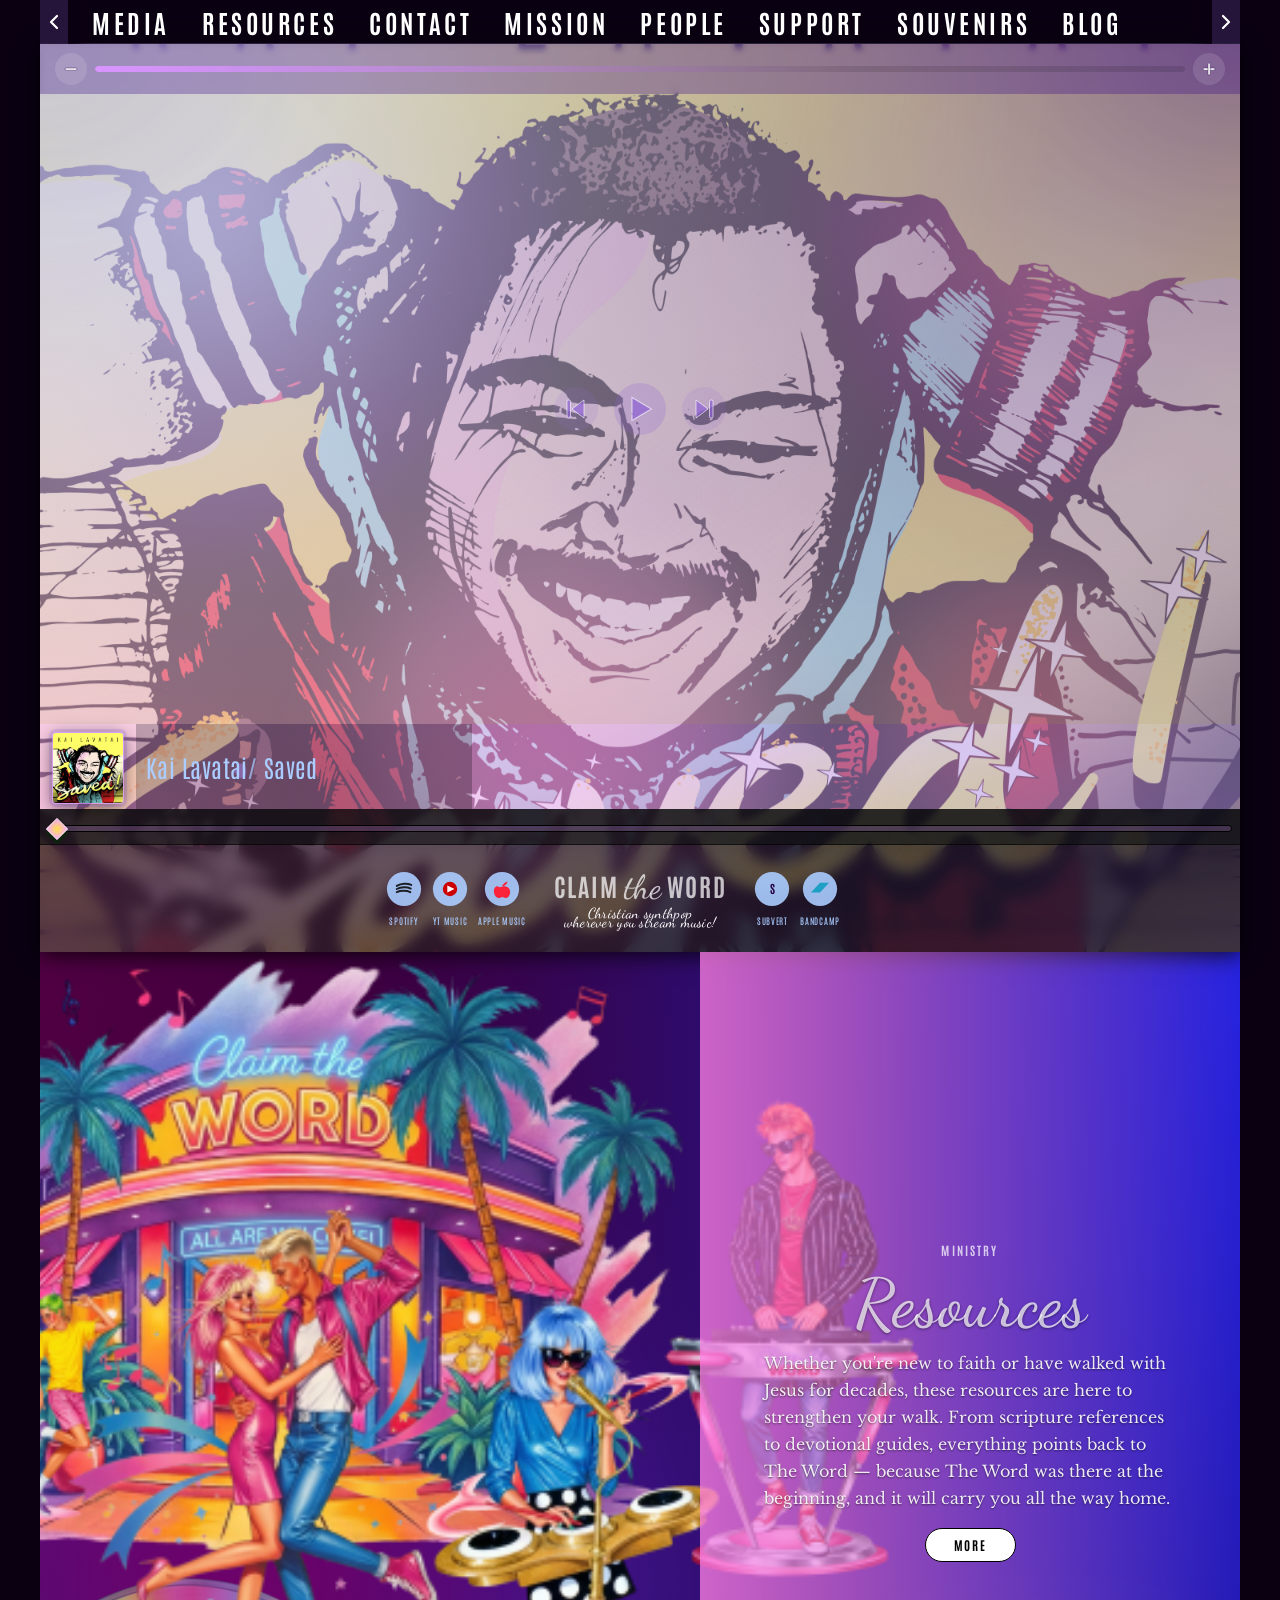
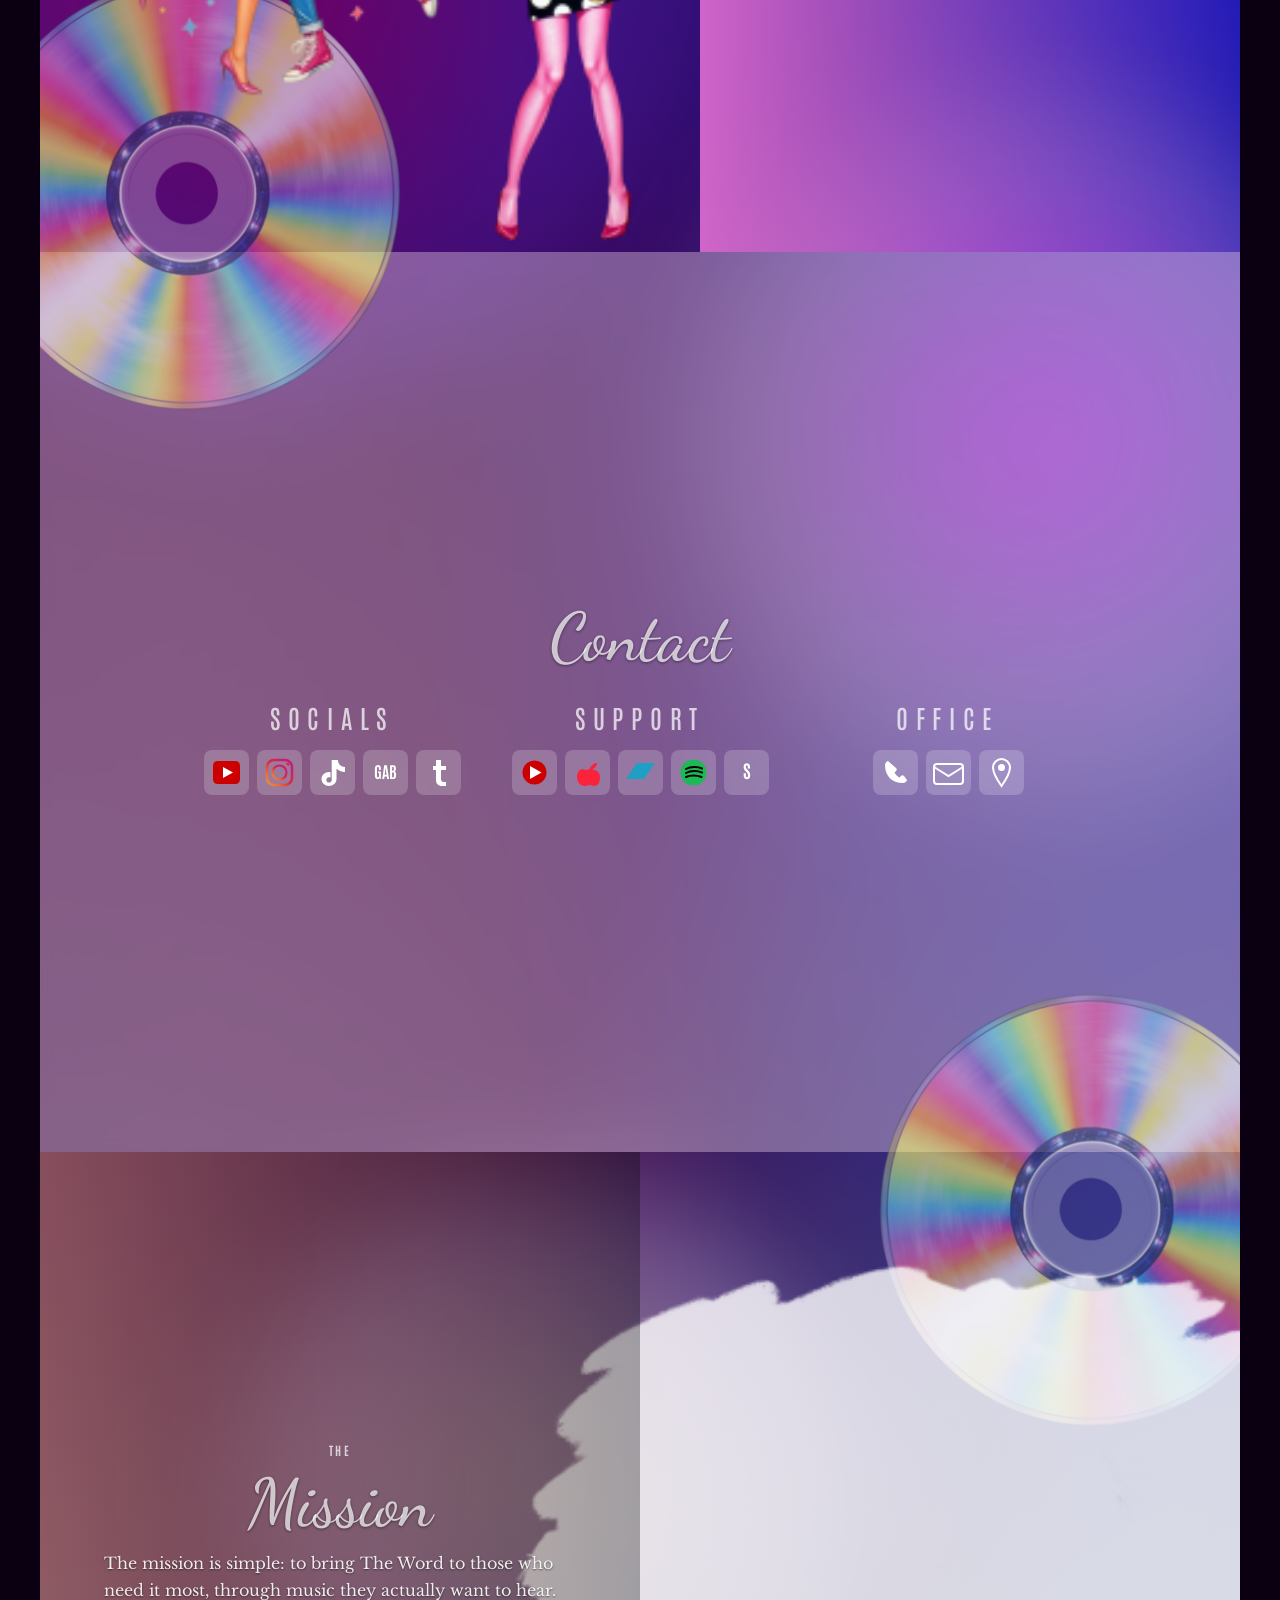
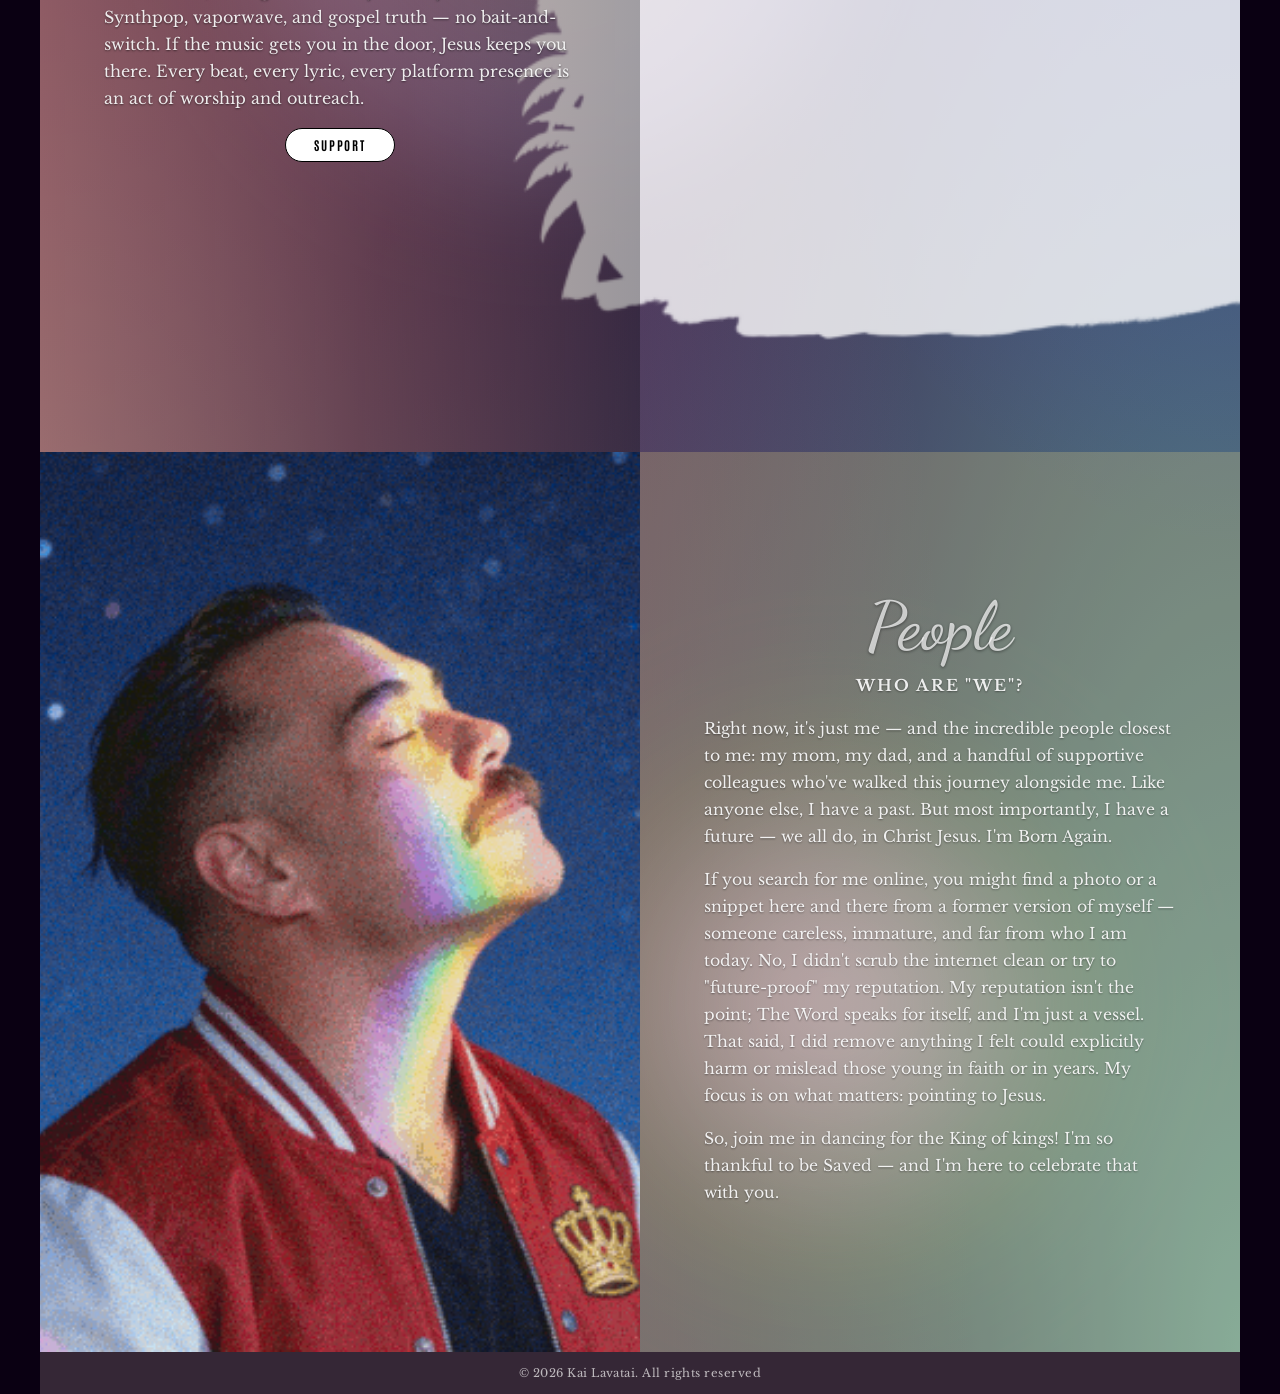
==== commit 396bedbc: "Update index.html Update homepage | New images, new text" ====
--- a/index.html
+++ b/index.html
@@ -26,13 +26,14 @@
     </button>
     <div id="nav-menu-scroll-container">
       <ul id="nav-menu-ul" role="list">
-        <li id="nav-menu-ul-media_li"><a href="#header">Media</a></li>
-        <li id="nav-menu-ul-resources_li"><a href="#resources-section">Resources</a></li>
-        <li id="nav-menu-ul-contact_li"><a href="#contact-section">Contact</a></li>
-        <li id="nav-menu-ul-mission_li"><a href="#missions-section">Mission</a></li>
-        <li id="nav-menu-ul-people_li"><a href="#people-section">People</a></li>
-        <li id="nav-menu-ul-support_li"><a href="#contact-section">Support</a></li>
+        <li id="nav-menu-ul-media_li"><a href="index.html#header">Media</a></li>
+        <li id="nav-menu-ul-resources_li"><a href="index.html#resources-section">Resources</a></li>
+        <li id="nav-menu-ul-contact_li"><a href="index.html#contact-section">Contact</a></li>
+        <li id="nav-menu-ul-mission_li"><a href="index.html#missions-section">Mission</a></li>
+        <li id="nav-menu-ul-people_li"><a href="index.html#people-section">People</a></li>
+        <li id="nav-menu-ul-support_li"><a href="index.html#contact-section">Support</a></li>
         <li id="nav-menu-ul-souvenirs_li"><a href="souvenirs.html">Souvenirs</a></li>
+        <li id="nav-menu-ul-blog_li" class="nav-active"><a href="blog.html">Blog</a></li>
       </ul>
     </div>
     <button id="nav-menu-scroll-right-button" aria-label="Scroll navigation right" tabindex="0">
@@ -279,7 +280,7 @@
       <!-- Left ~55%: Resources illustration -->
       <figure id="resources-figure">
         <img
-          id="resources-figure-image"
+		  id="resources-figure-image"
           src="images/resources-img.png"
           alt="Abstract worship light rays radiating upward through a cloudy sky"
           loading="lazy"
@@ -301,166 +302,168 @@
           because The Word was there at the beginning, and it will carry you
           all the way home.
         </p>
-        <button id="resources-article-button" type="button">More</button>
-      </article>
+        <a class="button-link-main-page" href="resources.html">
+			<button id="resources-article-button" type="button">More</button>
+		</a>
+	  </article>
 
     </section><!-- /#resources-section -->
 
-    <!-- ============================================================
+    <!-- ============================================================ 
          CONTACT SECTION
          CSS Grid: full-width heading above three equal columns
          Background: #aaffaa ~24% opacity
          ============================================================ -->
     <section id="contact-section" aria-labelledby="contact-heading">
-
-      <h1 id="contact-heading">Contact</h1>
-
-      <div id="contact-columns-grid">
-
-        <!-- Column: Socials -->
-        <div id="contact-socials-menu">
-          <h3 id="contact-socials-menu-heading">Socials</h3>
-          <ul id="contact-socials-menu-items" aria-label="Social media links">
-            <li id="contact-socials-menu-items-youtube">
-              <a href="#" aria-label="YouTube" rel="noopener" class="contact-tile">
-                <svg viewBox="0 0 45 45" width="45" height="45" aria-hidden="true">
-                  <rect width="45" height="45" rx="8" fill="rgba(255,255,255,0.15)"/>
-                  <path d="M9,15.5 C9,13 11,11 13.5,11 H31.5 C34,11 36,13 36,15.5 V29.5 C36,32 34,34 31.5,34 H13.5 C11,34 9,32 9,29.5 Z" fill="#cc0000"/>
-                  <polygon points="19,17 29,22.5 19,28" fill="white"/>
-                </svg>
-              </a>
-            </li>
-            <li id="contact-socials-menu-items-instagram">
-              <a href="#" aria-label="Instagram" rel="noopener" class="contact-tile">
-                <svg viewBox="0 0 45 45" width="45" height="45" aria-hidden="true">
-                  <rect width="45" height="45" rx="8" fill="rgba(255,255,255,0.15)"/>
-                  <rect x="10" y="10" width="25" height="25" rx="7" fill="none" stroke="url(#ig-grad)" stroke-width="2.5"/>
-                  <circle cx="22.5" cy="22.5" r="7" fill="none" stroke="url(#ig-grad)" stroke-width="2.2"/>
-                  <circle cx="30.5" cy="14.5" r="1.8" fill="url(#ig-grad)"/>
-                  <defs>
-                    <linearGradient id="ig-grad" x1="0%" y1="100%" x2="100%" y2="0%">
-                      <stop offset="0%" stop-color="#f09433"/>
-                      <stop offset="25%" stop-color="#e6683c"/>
-                      <stop offset="50%" stop-color="#dc2743"/>
-                      <stop offset="75%" stop-color="#cc2366"/>
-                      <stop offset="100%" stop-color="#bc1888"/>
-                    </linearGradient>
-                  </defs>
-                </svg>
-              </a>
-            </li>
-            <li id="contact-socials-menu-items-tiktok">
-              <a href="#" aria-label="TikTok" rel="noopener" class="contact-tile">
-                <svg viewBox="0 0 45 45" width="45" height="45" aria-hidden="true">
-                  <rect width="45" height="45" rx="8" fill="rgba(255,255,255,0.15)"/>
-                  <path d="M28,10 C28,14 31,17 35,17 V22 C31.5,22 28.5,20.8 26.5,18.8 V29 C26.5,33 23,36 19,36 C15,36 11.5,33 11.5,29 C11.5,25 15,22 19,22 C19.5,22 20,22.1 20.5,22.2 V27.5 C20,27.3 19.5,27.2 19,27.2 C17.5,27.2 16.3,28.4 16.3,29.9 C16.3,31.4 17.5,32.6 19,32.6 C20.5,32.6 21.7,31.4 21.7,29.9 C21.7,29.8 21.7,10 21.7,10 Z" fill="white"/>
-                </svg>
-              </a>
-            </li>
-            <li id="contact-socials-menu-items-gab">
-              <a href="#" aria-label="Gab" rel="noopener" class="contact-tile">
-                <svg viewBox="0 0 45 45" width="45" height="45" aria-hidden="true">
-                  <rect width="45" height="45" rx="8" fill="rgba(255,255,255,0.15)"/>
-                  <text x="22.5" y="29" text-anchor="middle" font-family="Antonio, sans-serif" font-size="16" font-weight="700" fill="white">GAB</text>
-                </svg>
-              </a>
-            </li>
-            <li id="contact-socials-menu-items-tumblr">
-              <a href="#" aria-label="Tumblr" rel="noopener" class="contact-tile">
-                <svg viewBox="0 0 45 45" width="45" height="45" aria-hidden="true">
-                  <rect width="45" height="45" rx="8" fill="rgba(255,255,255,0.15)"/>
-                  <path d="M21,10 H25 V16 H30 V20 H25 V29 C25,31 26,32 28,32 H30 V36 H26 C22,36 20,33.5 20,30 V20 H17 V16 H20 V10 Z" fill="white"/>
-                </svg>
-              </a>
-            </li>
-          </ul>
-        </div>
-
-        <!-- Column: Support -->
-        <div id="contact-support-menu">
-          <h3 id="contact-support-menu-heading">Support</h3>
-          <ul id="contact-support-menu-items" aria-label="Music platform links">
-            <li id="contact-support-menu-items-youtube-music">
-              <a href="#" aria-label="YouTube Music" rel="noopener" class="contact-tile">
-                <svg viewBox="0 0 45 45" width="45" height="45" aria-hidden="true">
-                  <rect width="45" height="45" rx="8" fill="rgba(255,255,255,0.15)"/>
-                  <circle cx="22.5" cy="22.5" r="12" fill="#cc0000"/>
-                  <polygon points="18,16 29.5,22.5 18,29" fill="white"/>
-                </svg>
-              </a>
-            </li>
-            <li id="contact-support-menu-items-apple-music">
-              <a href="#" aria-label="Apple Music" rel="noopener" class="contact-tile">
-                <svg viewBox="0 0 45 45" width="45" height="45" aria-hidden="true">
-                  <rect width="45" height="45" rx="8" fill="rgba(255,255,255,0.15)"/>
-                  <path d="M30,13 C30,13 25,16 24,20 C27,20 32,17.5 32,13 Z" fill="#fa233b"/>
-                  <path d="M18,19 C14,19 12,23 12,27 C12,33 16,36 20,36 C22,36 23,35 24.5,35 C26,35 27,36 29,36 C33,36 35,32 35,27 C35,24 33,21 30,20 C29,19.5 28,19.2 26,19 C24,19 22.5,20 20.5,20 C19.5,20 18.5,19 18,19 Z" fill="#fa233b"/>
-                </svg>
-              </a>
-            </li>
-            <li id="contact-support-menu-items-bandcamp">
-              <a href="#" aria-label="Bandcamp" rel="noopener" class="contact-tile">
-                <svg viewBox="0 0 45 45" width="45" height="45" aria-hidden="true">
-                  <rect width="45" height="45" rx="8" fill="rgba(255,255,255,0.15)"/>
-                  <path d="M8,29 L19,13 H37 L26,29 Z" fill="#1da0c3"/>
-                </svg>
-              </a>
-            </li>
-            <li id="contact-support-menu-items-spotify">
-              <a href="#" aria-label="Spotify" rel="noopener" class="contact-tile">
-                <svg viewBox="0 0 45 45" width="45" height="45" aria-hidden="true">
-                  <rect width="45" height="45" rx="8" fill="rgba(255,255,255,0.15)"/>
-                  <circle cx="22.5" cy="22.5" r="13" fill="#1db954"/>
-                  <path d="M15 19 C19.5 16.5 27 16.5 31 18.5 M15 23 C19.5 20.5 26.5 20.5 31 22.5 M15 27 C19 25 26 25 30.5 27" stroke="black" stroke-width="2" fill="none" stroke-linecap="round"/>
-                </svg>
-              </a>
-            </li>
-            <li id="contact-support-menu-items-subvert">
-              <a href="#" aria-label="Subvert" rel="noopener" class="contact-tile">
-                <svg viewBox="0 0 45 45" width="45" height="45" aria-hidden="true">
-                  <rect width="45" height="45" rx="8" fill="rgba(255,255,255,0.15)"/>
-                  <text x="22.5" y="29" text-anchor="middle" font-family="Antonio, sans-serif" font-size="18" font-weight="700" fill="white">S</text>
-                </svg>
-              </a>
-            </li>
-          </ul>
-        </div>
-
-        <!-- Column: Office -->
-        <div id="contact-office-menu">
-          <h3 id="contact-office-menu-heading">Office</h3>
-          <ul id="contact-office-menu-items" aria-label="Contact information">
-            <li id="contact-office-menu-items-phone">
-              <a href="tel:+1-360-555-0100" aria-label="Phone" class="contact-tile">
-                <svg viewBox="0 0 45 45" width="45" height="45" aria-hidden="true">
-                  <rect width="45" height="45" rx="8" fill="rgba(255,255,255,0.15)"/>
-                  <path d="M15,11 C14,11 12,13 12,15 C12,26 19,33 30,33 C32,33 34,31 34,30 L31,26 C30,25 29,25 28,26 L26.5,27.5 C25,27 22,24 21.5,22.5 L23,21 C24,20 24,19 23,18 Z" fill="white"/>
-                </svg>
-              </a>
-            </li>
-            <li id="contact-office-menu-items-email">
-              <a href="mailto:hello@claimtheword.com" aria-label="Email" class="contact-tile">
-                <svg viewBox="0 0 45 45" width="45" height="45" aria-hidden="true">
-                  <rect width="45" height="45" rx="8" fill="rgba(255,255,255,0.15)"/>
-                  <rect x="8" y="14" width="29" height="20" rx="3" fill="none" stroke="white" stroke-width="2"/>
-                  <path d="M8,17 L22.5,26 L37,17" stroke="white" stroke-width="2" fill="none"/>
-                </svg>
-              </a>
-            </li>
-            <li id="contact-office-menu-items-address">
-              <a href="#" aria-label="Address — Sequim, WA" class="contact-tile">
-                <svg viewBox="0 0 45 45" width="45" height="45" aria-hidden="true">
-                  <rect width="45" height="45" rx="8" fill="rgba(255,255,255,0.15)"/>
-                  <path d="M22.5,9 C18,9 14,13 14,17.5 C14,24 22.5,36 22.5,36 C22.5,36 31,24 31,17.5 C31,13 27,9 22.5,9 Z" fill="none" stroke="white" stroke-width="2"/>
-                  <circle cx="22.5" cy="17.5" r="3.5" fill="white"/>
-                </svg>
-              </a>
-            </li>
-          </ul>
-        </div>
-
-      </div><!-- /#contact-columns-grid -->
-
+	<div id="contact-section-guts-wraper">
+		  <h1 id="contact-heading">Contact</h1>
+
+		  <div id="contact-columns-grid">
+
+			<!-- Column: Socials -->
+			<div id="contact-socials-menu">
+			  <h3 id="contact-socials-menu-heading">Socials</h3>
+			  <ul id="contact-socials-menu-items" aria-label="Social media links">
+				<li id="contact-socials-menu-items-youtube">
+				  <a href="#" aria-label="YouTube" rel="noopener" class="contact-tile">
+					<svg viewBox="0 0 45 45" width="45" height="45" aria-hidden="true">
+					  <rect width="45" height="45" rx="8" fill="rgba(255,255,255,0.15)"/>
+					  <path d="M9,15.5 C9,13 11,11 13.5,11 H31.5 C34,11 36,13 36,15.5 V29.5 C36,32 34,34 31.5,34 H13.5 C11,34 9,32 9,29.5 Z" fill="#cc0000"/>
+					  <polygon points="19,17 29,22.5 19,28" fill="white"/>
+					</svg>
+				  </a>
+				</li>
+				<li id="contact-socials-menu-items-instagram">
+				  <a href="#" aria-label="Instagram" rel="noopener" class="contact-tile">
+					<svg viewBox="0 0 45 45" width="45" height="45" aria-hidden="true">
+					  <rect width="45" height="45" rx="8" fill="rgba(255,255,255,0.15)"/>
+					  <rect x="10" y="10" width="25" height="25" rx="7" fill="none" stroke="url(#ig-grad)" stroke-width="2.5"/>
+					  <circle cx="22.5" cy="22.5" r="7" fill="none" stroke="url(#ig-grad)" stroke-width="2.2"/>
+					  <circle cx="30.5" cy="14.5" r="1.8" fill="url(#ig-grad)"/>
+					  <defs>
+						<linearGradient id="ig-grad" x1="0%" y1="100%" x2="100%" y2="0%">
+						  <stop offset="0%" stop-color="#f09433"/>
+						  <stop offset="25%" stop-color="#e6683c"/>
+						  <stop offset="50%" stop-color="#dc2743"/>
+						  <stop offset="75%" stop-color="#cc2366"/>
+						  <stop offset="100%" stop-color="#bc1888"/>
+						</linearGradient>
+					  </defs>
+					</svg>
+				  </a>
+				</li>
+				<li id="contact-socials-menu-items-tiktok">
+				  <a href="#" aria-label="TikTok" rel="noopener" class="contact-tile">
+					<svg viewBox="0 0 45 45" width="45" height="45" aria-hidden="true">
+					  <rect width="45" height="45" rx="8" fill="rgba(255,255,255,0.15)"/>
+					  <path d="M28,10 C28,14 31,17 35,17 V22 C31.5,22 28.5,20.8 26.5,18.8 V29 C26.5,33 23,36 19,36 C15,36 11.5,33 11.5,29 C11.5,25 15,22 19,22 C19.5,22 20,22.1 20.5,22.2 V27.5 C20,27.3 19.5,27.2 19,27.2 C17.5,27.2 16.3,28.4 16.3,29.9 C16.3,31.4 17.5,32.6 19,32.6 C20.5,32.6 21.7,31.4 21.7,29.9 C21.7,29.8 21.7,10 21.7,10 Z" fill="white"/>
+					</svg>
+				  </a>
+				</li>
+				<li id="contact-socials-menu-items-gab">
+				  <a href="#" aria-label="Gab" rel="noopener" class="contact-tile">
+					<svg viewBox="0 0 45 45" width="45" height="45" aria-hidden="true">
+					  <rect width="45" height="45" rx="8" fill="rgba(255,255,255,0.15)"/>
+					  <text x="22.5" y="29" text-anchor="middle" font-family="Antonio, sans-serif" font-size="16" font-weight="700" fill="white">GAB</text>
+					</svg>
+				  </a>
+				</li>
+				<li id="contact-socials-menu-items-tumblr">
+				  <a href="#" aria-label="Tumblr" rel="noopener" class="contact-tile">
+					<svg viewBox="0 0 45 45" width="45" height="45" aria-hidden="true">
+					  <rect width="45" height="45" rx="8" fill="rgba(255,255,255,0.15)"/>
+					  <path d="M21,10 H25 V16 H30 V20 H25 V29 C25,31 26,32 28,32 H30 V36 H26 C22,36 20,33.5 20,30 V20 H17 V16 H20 V10 Z" fill="white"/>
+					</svg>
+				  </a>
+				</li>
+			  </ul>
+			</div>
+
+			<!-- Column: Support -->
+			<div id="contact-support-menu">
+			  <h3 id="contact-support-menu-heading">Support</h3>
+			  <ul id="contact-support-menu-items" aria-label="Music platform links">
+				<li id="contact-support-menu-items-youtube-music">
+				  <a href="#" aria-label="YouTube Music" rel="noopener" class="contact-tile">
+					<svg viewBox="0 0 45 45" width="45" height="45" aria-hidden="true">
+					  <rect width="45" height="45" rx="8" fill="rgba(255,255,255,0.15)"/>
+					  <circle cx="22.5" cy="22.5" r="12" fill="#cc0000"/>
+					  <polygon points="18,16 29.5,22.5 18,29" fill="white"/>
+					</svg>
+				  </a>
+				</li>
+				<li id="contact-support-menu-items-apple-music">
+				  <a href="#" aria-label="Apple Music" rel="noopener" class="contact-tile">
+					<svg viewBox="0 0 45 45" width="45" height="45" aria-hidden="true">
+					  <rect width="45" height="45" rx="8" fill="rgba(255,255,255,0.15)"/>
+					  <path d="M30,13 C30,13 25,16 24,20 C27,20 32,17.5 32,13 Z" fill="#fa233b"/>
+					  <path d="M18,19 C14,19 12,23 12,27 C12,33 16,36 20,36 C22,36 23,35 24.5,35 C26,35 27,36 29,36 C33,36 35,32 35,27 C35,24 33,21 30,20 C29,19.5 28,19.2 26,19 C24,19 22.5,20 20.5,20 C19.5,20 18.5,19 18,19 Z" fill="#fa233b"/>
+					</svg>
+				  </a>
+				</li>
+				<li id="contact-support-menu-items-bandcamp">
+				  <a href="#" aria-label="Bandcamp" rel="noopener" class="contact-tile">
+					<svg viewBox="0 0 45 45" width="45" height="45" aria-hidden="true">
+					  <rect width="45" height="45" rx="8" fill="rgba(255,255,255,0.15)"/>
+					  <path d="M8,29 L19,13 H37 L26,29 Z" fill="#1da0c3"/>
+					</svg>
+				  </a>
+				</li>
+				<li id="contact-support-menu-items-spotify">
+				  <a href="#" aria-label="Spotify" rel="noopener" class="contact-tile">
+					<svg viewBox="0 0 45 45" width="45" height="45" aria-hidden="true">
+					  <rect width="45" height="45" rx="8" fill="rgba(255,255,255,0.15)"/>
+					  <circle cx="22.5" cy="22.5" r="13" fill="#1db954"/>
+					  <path d="M15 19 C19.5 16.5 27 16.5 31 18.5 M15 23 C19.5 20.5 26.5 20.5 31 22.5 M15 27 C19 25 26 25 30.5 27" stroke="black" stroke-width="2" fill="none" stroke-linecap="round"/>
+					</svg>
+				  </a>
+				</li>
+				<li id="contact-support-menu-items-subvert">
+				  <a href="#" aria-label="Subvert" rel="noopener" class="contact-tile">
+					<svg viewBox="0 0 45 45" width="45" height="45" aria-hidden="true">
+					  <rect width="45" height="45" rx="8" fill="rgba(255,255,255,0.15)"/>
+					  <text x="22.5" y="29" text-anchor="middle" font-family="Antonio, sans-serif" font-size="18" font-weight="700" fill="white">S</text>
+					</svg>
+				  </a>
+				</li>
+			  </ul>
+			</div>
+
+			<!-- Column: Office -->
+			<div id="contact-office-menu">
+			  <h3 id="contact-office-menu-heading">Office</h3>
+			  <ul id="contact-office-menu-items" aria-label="Contact information">
+				<li id="contact-office-menu-items-phone">
+				  <a href="tel:+1-360-555-0100" aria-label="Phone" class="contact-tile">
+					<svg viewBox="0 0 45 45" width="45" height="45" aria-hidden="true">
+					  <rect width="45" height="45" rx="8" fill="rgba(255,255,255,0.15)"/>
+					  <path d="M15,11 C14,11 12,13 12,15 C12,26 19,33 30,33 C32,33 34,31 34,30 L31,26 C30,25 29,25 28,26 L26.5,27.5 C25,27 22,24 21.5,22.5 L23,21 C24,20 24,19 23,18 Z" fill="white"/>
+					</svg>
+				  </a>
+				</li>
+				<li id="contact-office-menu-items-email">
+				  <a href="mailto:hello@claimtheword.com" aria-label="Email" class="contact-tile">
+					<svg viewBox="0 0 45 45" width="45" height="45" aria-hidden="true">
+					  <rect width="45" height="45" rx="8" fill="rgba(255,255,255,0.15)"/>
+					  <rect x="8" y="14" width="29" height="20" rx="3" fill="none" stroke="white" stroke-width="2"/>
+					  <path d="M8,17 L22.5,26 L37,17" stroke="white" stroke-width="2" fill="none"/>
+					</svg>
+				  </a>
+				</li>
+				<li id="contact-office-menu-items-address">
+				  <a href="#" aria-label="Address — Sequim, WA" class="contact-tile">
+					<svg viewBox="0 0 45 45" width="45" height="45" aria-hidden="true">
+					  <rect width="45" height="45" rx="8" fill="rgba(255,255,255,0.15)"/>
+					  <path d="M22.5,9 C18,9 14,13 14,17.5 C14,24 22.5,36 22.5,36 C22.5,36 31,24 31,17.5 C31,13 27,9 22.5,9 Z" fill="none" stroke="white" stroke-width="2"/>
+					  <circle cx="22.5" cy="17.5" r="3.5" fill="white"/>
+					</svg>
+				  </a>
+				</li>
+			  </ul>
+			</div>
+
+		  </div><!-- /#contact-columns-grid -->
+		</div> <!-- /#contact-section-guts-wraper -->
     </section><!-- /#contact-section -->
 
     <!-- ============================================================
--- a/css/style.css
+++ b/css/style.css
@@ -107,6 +107,11 @@
   max-width: 1200px;
   display: flex;
   flex-direction: column;
+	overflow-x: visible;
+}
+
+#main {
+	overflow-x: visible;
 }
 
 a {
@@ -870,14 +875,14 @@
   min-height: 100vh;
   padding: 0;
   gap: 0;
-  overflow: visible;
+  overflow-x: visible;
 }
 
 #resources-figure {
   position: relative;
   z-index: 2;
   margin: 0;
-  overflow: visible;
+  overflow-x: visible;
 }
 
 #resources-figure-image {
@@ -886,7 +891,8 @@
   min-height: 100vh;
   object-fit: cover;
   display: block;
-   overflow: visible;
+  filter: brightness(1) invert(0);
+  overflow-x: visible;
 }
 
 #resources-article {
@@ -938,6 +944,10 @@
   line-height: 1.68;
   color: rgba(255,255,255,0.9);
   text-shadow: 0 1px 2px rgba(0,0,0,0.5);
+}
+
+.button-link-main-page {
+	text-align: center;
 }
 
 /* Pill button — white fill, black stroke, Antonio spaced caps */
@@ -959,6 +969,7 @@
   letter-spacing: 0.14em;
   cursor: pointer;
   transition: background 0.18s, color 0.18s, box-shadow 0.18s;
+  text-align: center;
 }
 
 #resources-article-button:hover,
@@ -976,17 +987,40 @@
    ───────────────────────────────────────────────────────────── */
 #contact-section {
   position: relative;
+  display: grid;
+  grid-template-columns: 100%;
+  grid-template-rows: 100%;
+  
   background: rgba(170,255,170,0.24);
-  padding: var(--section-pad-v) var(--section-pad-h);
-  display: flex;
-  flex-direction: column;
-  align-items: center;
-  justify-content: center;
-  gap: 2rem;
+  background-image: url(../images/contact-section-background-image.png);
+  background-attachment: cover;
+  background-position-x: 50%;
+  background-position-y: 50%;
+  background-blend-mode: screen;
+  background-repeat: no-repeat;
+
   min-height: 100vh;
   overflow: hidden;
 }
-
+#contact-section-guts-wraper {
+	grid-column: 1 / span 1;
+	grid-row: 1 / span 1;
+	display: flex;
+	flex-direction: column;
+	align-items: center;
+	justify-content: center;
+	height: 100%;
+	gap: 2rem;
+	  /* Semi-transparent background */
+	  background-color: rgba(255, 153, 255, 0.25); 
+	  
+	  /* The backdrop effect */
+	  backdrop-filter: blur(5.5px); 
+	  
+	  /* Safari support prefix */
+	  -webkit-backdrop-filter: blur(5.5px); 
+
+}
 #contact-heading {
   text-align: center;
   width: 100%;
@@ -1060,12 +1094,12 @@
   min-height: 100vh;
   padding: 0;
   gap: 0;
-  overflow: visible;
+  overflow-x: visible;
 }
 
 #mission-article {
   position: relative;
-  z-index: 3;
+  z-index: 2;
   order: 1;
   padding: clamp(3rem, 7vw, 6rem) clamp(1.25rem, 5vw, 4rem);
   /* linearGradient29: #ffb080 35% → transparent, left to right */
@@ -1088,20 +1122,29 @@
 
 #mission_figure {
   position: relative;
-  z-index: 2;
+  z-index: 1;
   order: 2;
   margin: 0;
-  overflow: visible;
+  overflow-x: visible;
+  display: flex;
+  flex-direction: column;
+  justify-content: center;
+  overflow-x: visible;
+  padding: 2em 0;
 }
 
 #mission-figure-image {
   width: 100%;
   height: 100%;
-  min-height: 100vh;
+  max-height: 700px;
   object-fit: cover;
   display: block;
-  overflow: visible;
-}
+  overflow-x: visible;
+  filter: brightness(0) invert(1);
+  opacity: 0.8;
+}
+
+
 
 /* ─────────────────────────────────────────────────────────────
    PEOPLE SECTION
@@ -1303,14 +1346,14 @@
 
   #resources-article {
 	background: none;
-    padding: 0 6rem clamp(1rem, 4vw, 2.5rem);
+    padding: 2em 3em 4em;
 	justify-content: start;
   }
 
   #mission-article {
     order: 1;
 	background: none;
-    padding: 0 6rem clamp(1rem, 4vw, 2.5rem);
+    padding: 2em 3em 4em;
 	justify-content: start;
   }
   #mission_figure {
@@ -1343,12 +1386,27 @@
 
   #people-article {
     background: rgba(45,33,111,0.45);
-    padding: clamp(2rem, 5vw, 3.5rem) 6rem 3.3rem;
+    padding: 2em 3em .5em;
 	min-height: 50vh;
 	order: 1;
     grid-column: 1 / 1;
     grid-row: 1;
 	z-index: 2;
+	
+	  /* Semi-transparent background */
+	  background-color: rgba(255, 153, 255, 0.25); 
+	  
+	  /* The backdrop effect */
+	  backdrop-filter: blur(5.5px); 
+	  
+	  /* Safari support prefix */
+	  -webkit-backdrop-filter: blur(5.5px);
+	
+  }
+  #resources-article p,
+  #mission-article p,
+  #people-article p {
+	  font-size: clamp(11pt, 3.72vw, 17pt);
   }
   #resources-article-heading,
   #mission-article-heading,
@@ -1519,4 +1577,4 @@
   clip: rect(0, 0, 0, 0);
   white-space: nowrap;
   border-width: 0;
-}+}
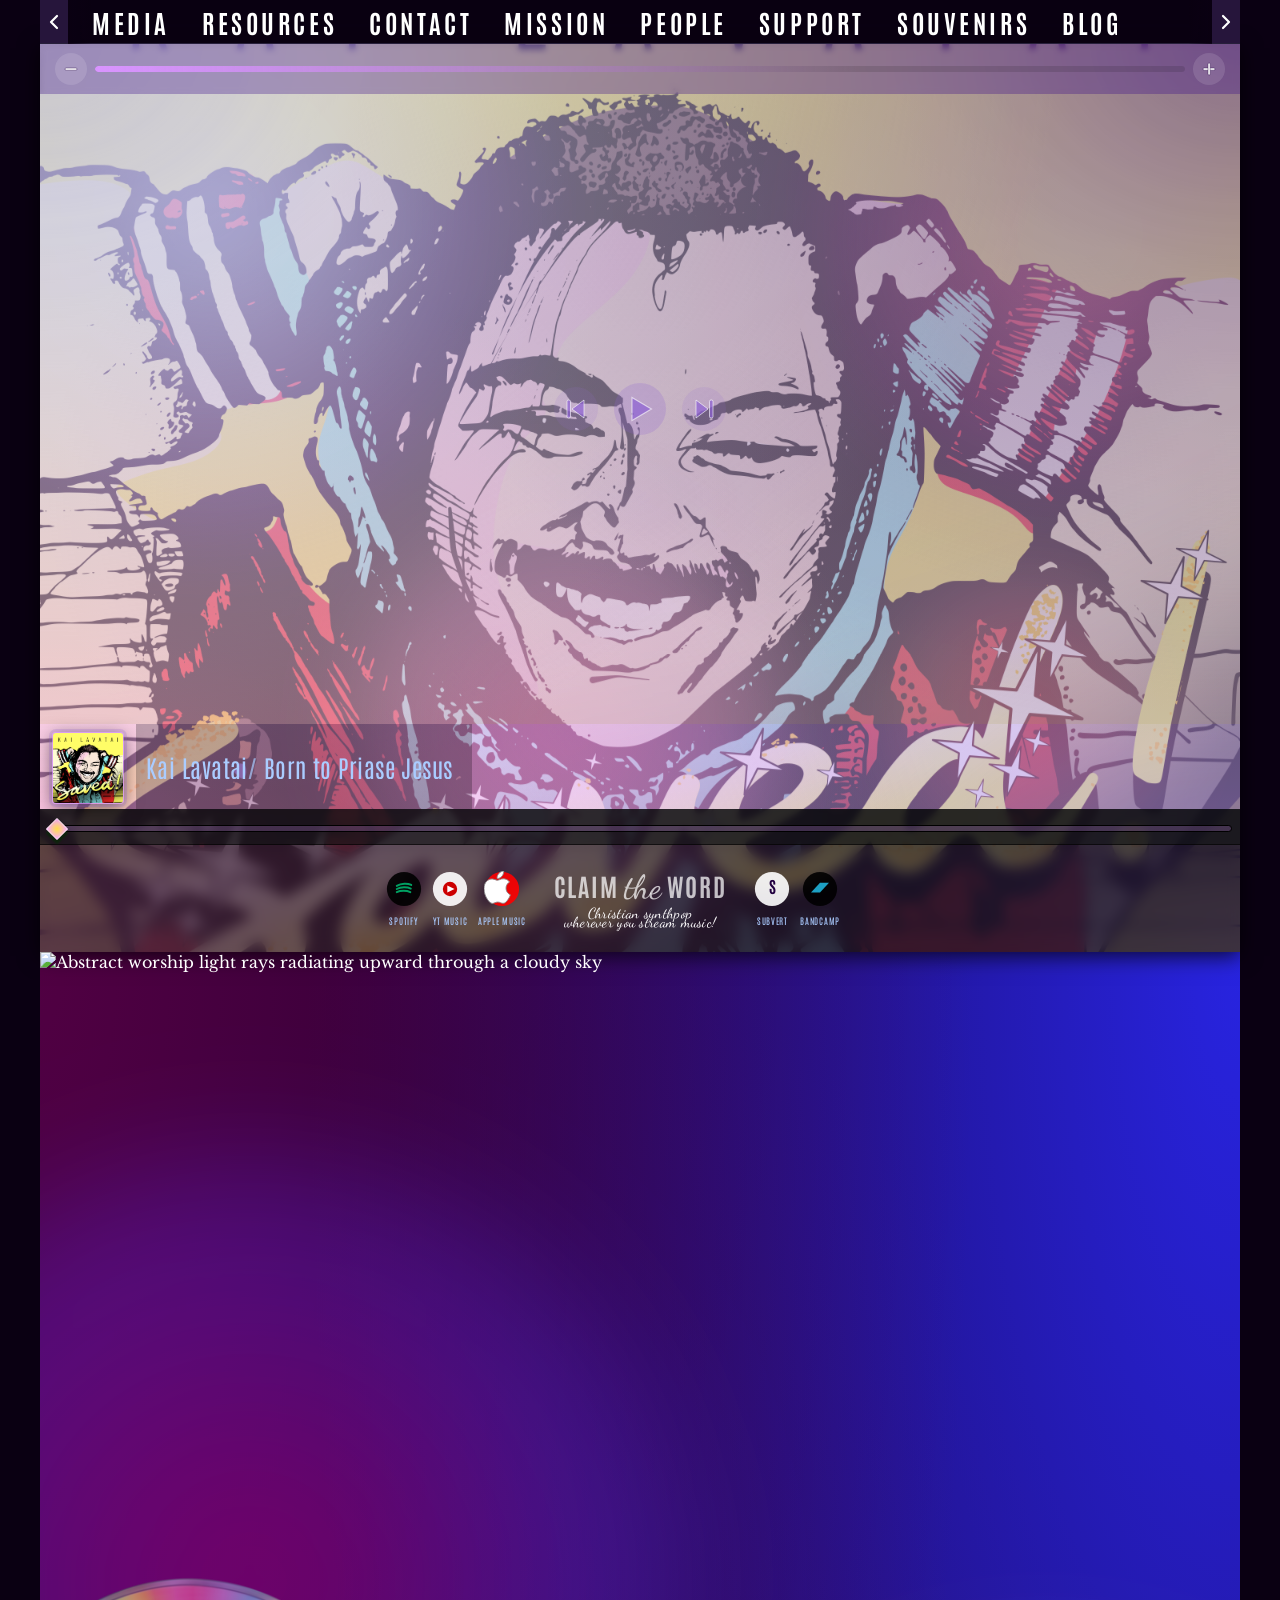
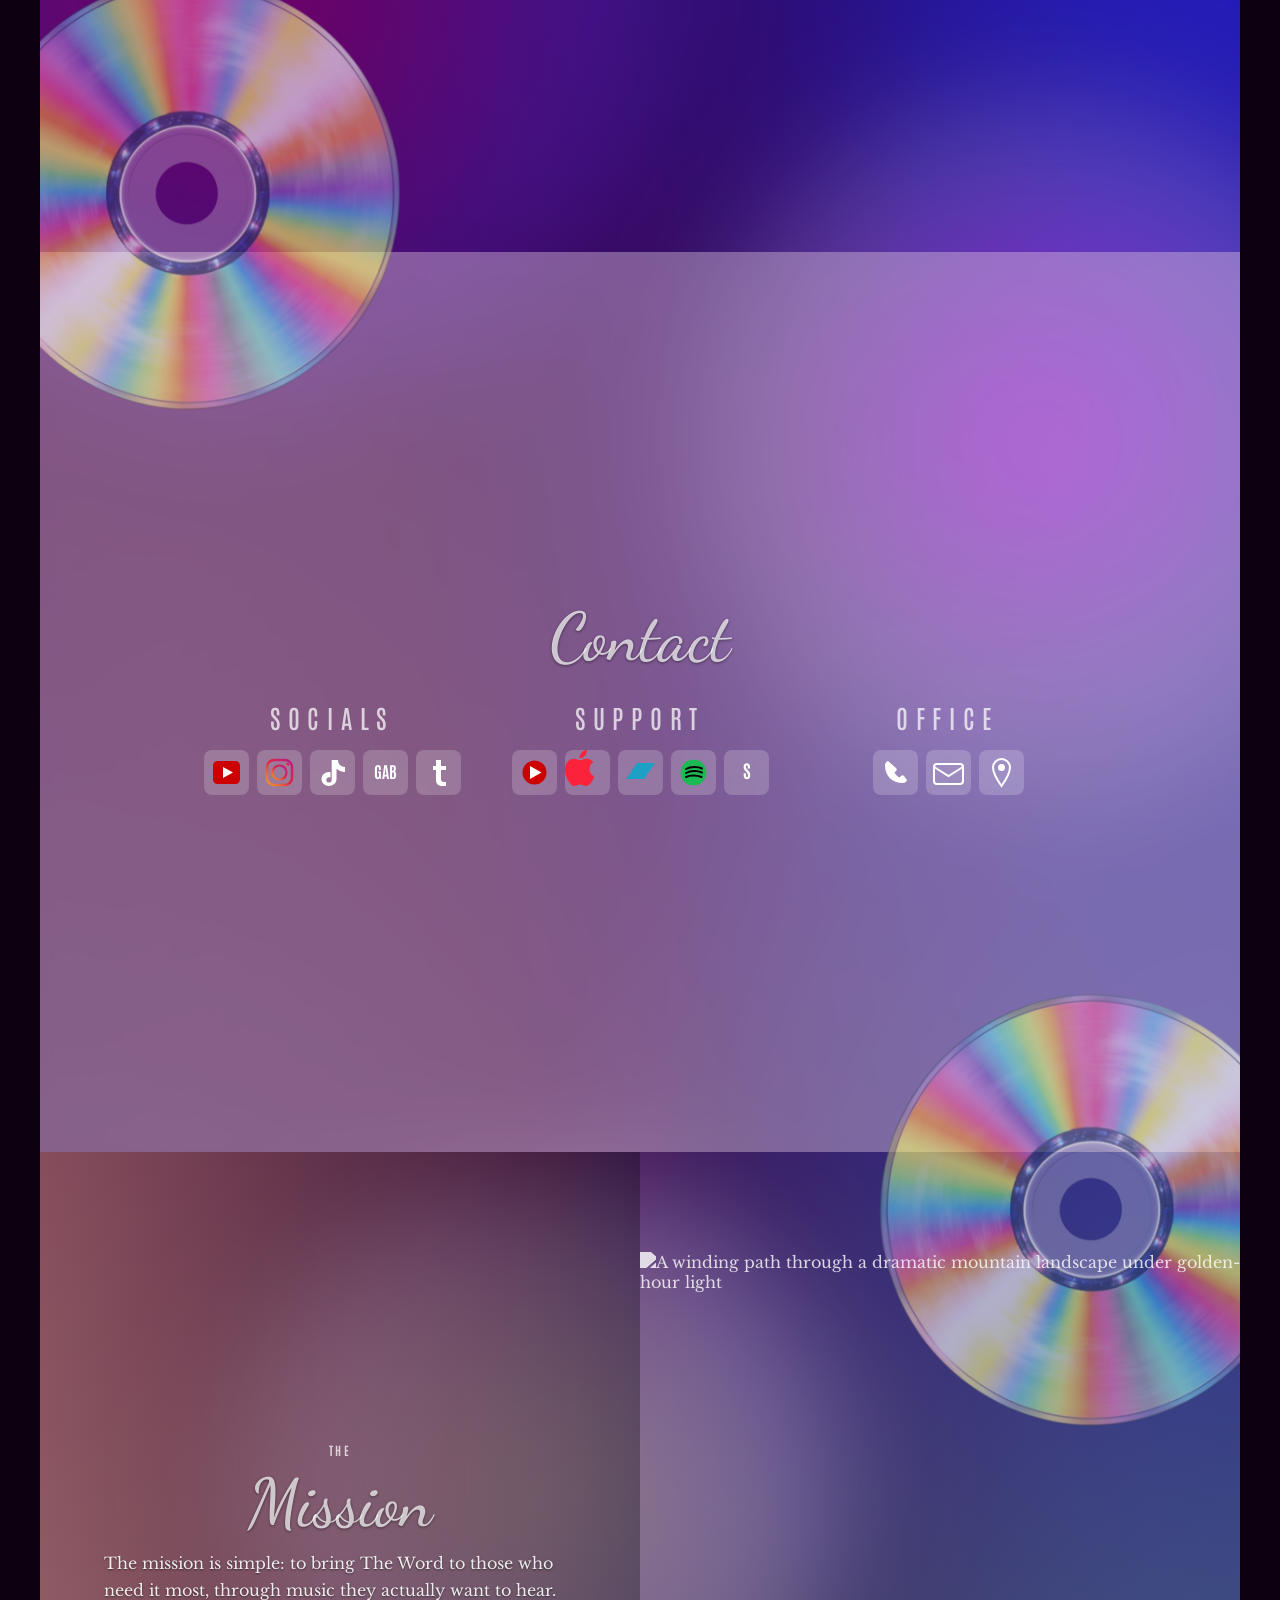
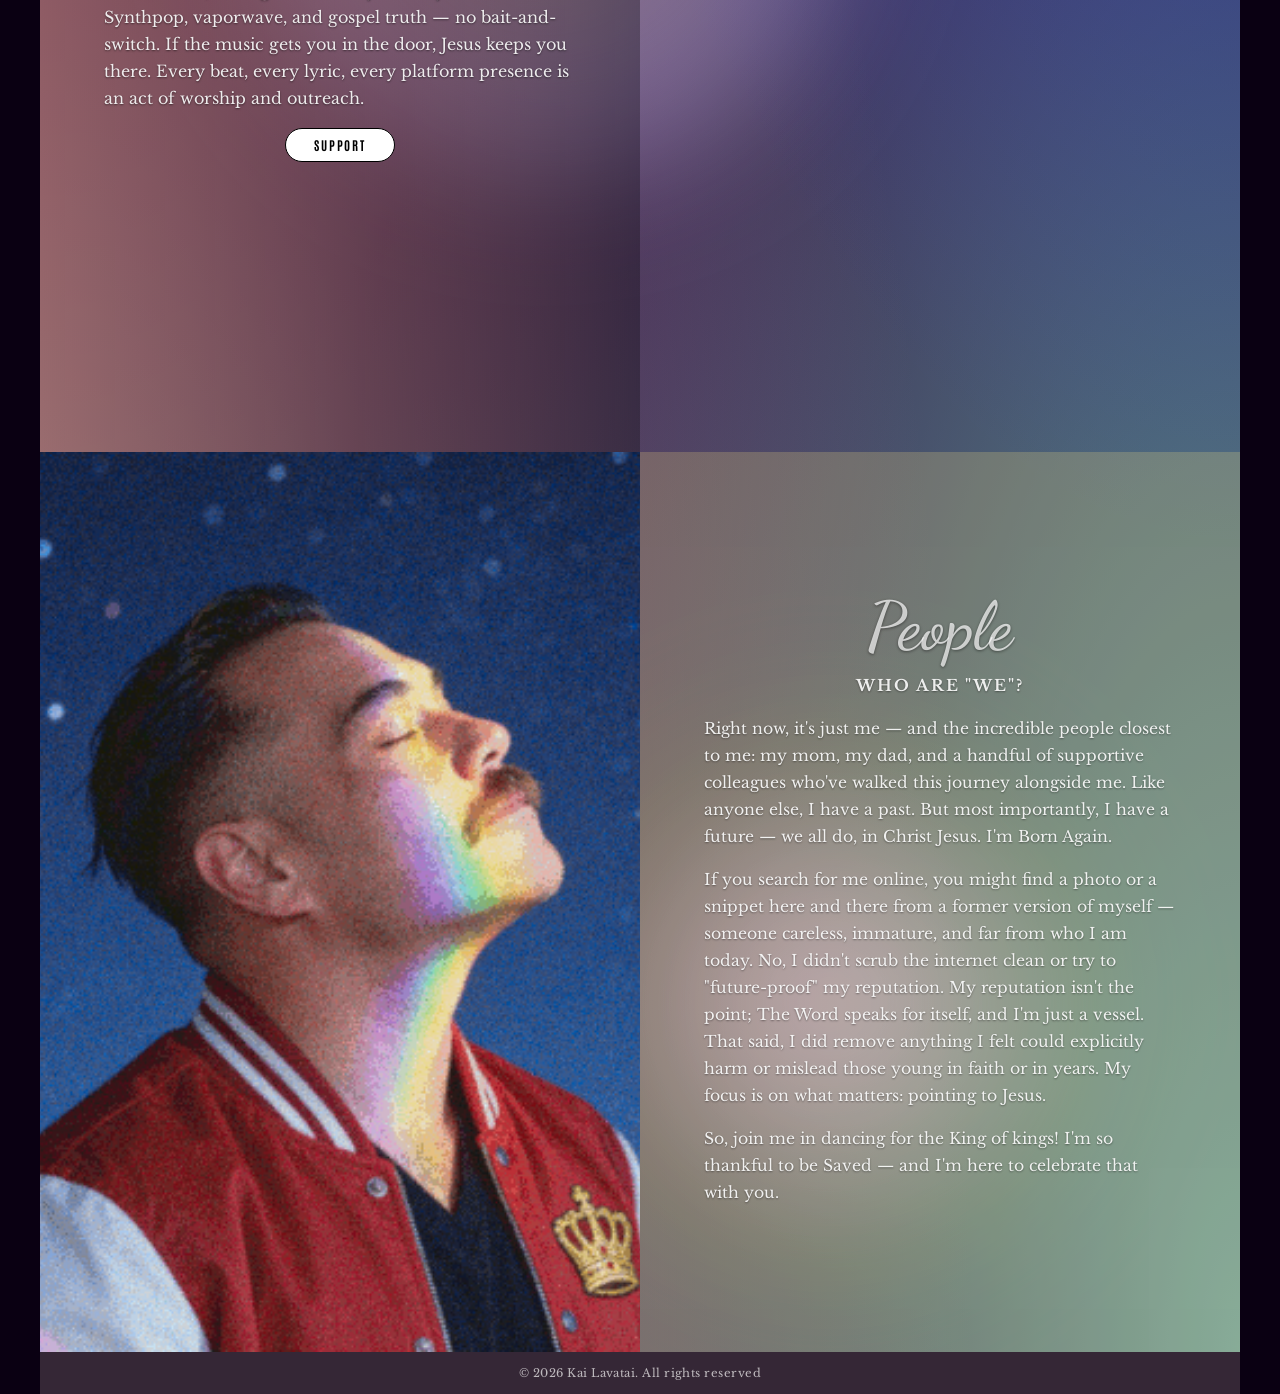
==== commit f8f29c94: "Update index.html - Update SVG icons - Update links (Store links | Contact links | Section link (mi" ====
--- a/index.html
+++ b/index.html
@@ -174,22 +174,22 @@
       <!-- Column 1 (~30%): mainstream outlets — circle buttons #aaccff -->
       <ul id="music-store-mainstream-outlets-menu" aria-label="Stream on mainstream platforms">
         <li id="spotify-store-button">
-          <a href="#" aria-label="Listen on Spotify" rel="noopener">
+          <a href="https://open.spotify.com/artist/1kNgvuUUzf9639W0hgsIgC" target="_blank" aria-label="Listen on Spotify" rel="noopener">
             <span class="store-icon store-icon--spotify" aria-hidden="true">
               <!-- Spotify stylized S -->
               <svg viewBox="0 0 40 40" width="36" height="36">
-                <circle cx="20" cy="20" r="19" fill="#aaccff" opacity="0.9"/>
-                <path d="M12 16.5 C17 13.5 24 13.5 28 15.5 M12 20 C16.5 17.5 23.5 17.5 27.5 19.5 M12 23.5 C16 21.5 23 21.5 27 23.5" stroke="#1c1f24" stroke-width="2.2" fill="none" stroke-linecap="round"/>
+                <circle cx="20" cy="20" r="19" fill="black" opacity="0.9"/>
+                <path d="M12 16.5 C17 13.5 24 13.5 28 15.5 M12 20 C16.5 17.5 23.5 17.5 27.5 19.5 M12 23.5 C16 21.5 23 21.5 27 23.5" stroke="#00A162" stroke-width="2.2" fill="none" stroke-linecap="round"/>
               </svg>
             </span>
             <span class="store-label">Spotify</span>
           </a>
         </li>
         <li id="youtube-music-store-button">
-          <a href="#" aria-label="Listen on YouTube Music" rel="noopener">
+          <a href="https://www.youtube.com/channel/UCYnEoql0uKU2CW1UZF4Bbvg" target="_blank" aria-label="Listen on YouTube Music" rel="noopener">
             <span class="store-icon store-icon--ytmusic" aria-hidden="true">
               <svg viewBox="0 0 40 40" width="36" height="36">
-                <circle cx="20" cy="20" r="19" fill="#aaccff" opacity="0.9"/>
+                <circle cx="20" cy="20" r="19" fill="white" opacity="0.9"/>
                 <circle cx="20" cy="20" r="8" fill="#cc0000"/>
                 <polygon points="17,16 25,20 17,24" fill="white"/>
               </svg>
@@ -198,12 +198,11 @@
           </a>
         </li>
         <li id="apple-music-store-button">
-          <a href="#" aria-label="Listen on Apple Music" rel="noopener">
+          <a href="https://music.apple.com/us/artist/kai-lavatai/1890587206" target="_blank" aria-label="Listen on Apple Music" rel="noopener">
             <span class="store-icon store-icon--apple" aria-hidden="true">
               <svg viewBox="0 0 40 40" width="36" height="36">
-                <circle cx="20" cy="20" r="19" fill="#aaccff" opacity="0.9"/>
-                <path d="M25,12 C25,12 21,14 20,17 C22,17 26,15 26,12 Z" fill="#fa233b"/>
-                <path d="M15,17 C12,17 11,20 11,22.5 C11,27 14,30 17,30 C18.5,30 19.5,29 20.5,29 C21.5,29 22.3,30 24,30 C27,30 29,27 29,23 C29,20 27,18 25,17.5 C24,17.2 23,17 22,17 C20.5,17 19,18 17.5,18 C16.5,18 15.5,17 15,17 Z" fill="#fa233b"/>
+                <circle cx="20" cy="20" r="19" fill="red" opacity="0.9"/>
+                <path d="M28.37 12.27c-0.21 0.16-3.9 2.24-3.9 6.86 0 5.34 4.69 7.23 4.83 7.28-0.02 0.12-0.75 2.59-2.47 5.11-1.54 2.22-3.15 4.43-5.6 4.43s-3.08-1.42-5.9-1.42c-2.76 0-3.73 1.47-5.97 1.47s-3.8-2.05-5.6-4.57C1.68 28.47 0 23.87 0 19.5c0-7 4.55-10.71 9.03-10.71 2.38 0 4.36 1.56 5.86 1.56 1.42 0 3.64-1.66 6.35-1.66 1.03 0 4.71 0.09 7.14 3.57zm-8.42-6.53c1.12-1.33 1.91-3.17 1.91-5.01 0-0.26-0.02-0.51-0.07-0.72-1.82 0.07-3.99 1.21-5.3 2.73-1.03 1.17-1.98 3.01-1.98 4.88 0 0.28 0.05 0.56 0.07 0.65 0.12 0.02 0.3 0.05 0.49 0.05 1.63 0 3.69-1.09 4.88-2.57z" fill="white" stroke="#888888"/>
               </svg>
             </span>
             <span class="store-label">Apple Music</span>
@@ -229,21 +228,21 @@
       <!-- Column 3 (~21%): direct support — circle buttons #aaccff -->
       <ul id="music-store-direct-support-outlets-menu" aria-label="Support on direct platforms">
         <li id="subvert-store-button">
-          <a href="#" aria-label="Support on Subvert" rel="noopener">
+          <a href="https://www.subvert.fm/kailavatai" target="_blank" aria-label="Support on Subvert" rel="noopener">
             <span class="store-icon store-icon--subvert" aria-hidden="true">
               <svg viewBox="0 0 40 40" width="36" height="36">
-                <circle cx="20" cy="20" r="19" fill="#aaccff" opacity="0.9"/>
-                <text x="20" y="25" text-anchor="middle" font-family="Antonio, sans-serif" font-size="13" font-weight="700" fill="#220040">S</text>
+                <circle cx="20" cy="20" r="19" fill="white" opacity="0.9"/>
+                <text x="20" y="25" text-anchor="middle" font-family="Antonio, sans-serif" font-size="18" font-weight="700" fill="#220040">S</text>
               </svg>
             </span>
             <span class="store-label">Subvert</span>
           </a>
         </li>
         <li id="bandcamp-store-button">
-          <a href="#" aria-label="Support on Bandcamp" rel="noopener">
+          <a href="https://kailavatai.bandcamp.com" target="_blank" aria-label="Support on Bandcamp" rel="noopener">
             <span class="store-icon store-icon--bandcamp" aria-hidden="true">
               <svg viewBox="0 0 40 40" width="36" height="36">
-                <circle cx="20" cy="20" r="19" fill="#aaccff" opacity="0.9"/>
+                <circle cx="20" cy="20" r="19" fill="black" opacity="0.9"/>
                 <path d="M10,24 L20,13 H30 L20,24 Z" fill="#1da0c3"/>
               </svg>
             </span>
@@ -325,7 +324,7 @@
 			  <h3 id="contact-socials-menu-heading">Socials</h3>
 			  <ul id="contact-socials-menu-items" aria-label="Social media links">
 				<li id="contact-socials-menu-items-youtube">
-				  <a href="#" aria-label="YouTube" rel="noopener" class="contact-tile">
+				  <a href="https://www.youtube.com/@ClaimTheWord" target="_blank" aria-label="YouTube" rel="noopener" class="contact-tile">
 					<svg viewBox="0 0 45 45" width="45" height="45" aria-hidden="true">
 					  <rect width="45" height="45" rx="8" fill="rgba(255,255,255,0.15)"/>
 					  <path d="M9,15.5 C9,13 11,11 13.5,11 H31.5 C34,11 36,13 36,15.5 V29.5 C36,32 34,34 31.5,34 H13.5 C11,34 9,32 9,29.5 Z" fill="#cc0000"/>
@@ -334,7 +333,7 @@
 				  </a>
 				</li>
 				<li id="contact-socials-menu-items-instagram">
-				  <a href="#" aria-label="Instagram" rel="noopener" class="contact-tile">
+				  <a href="https://www.instagram.com/kailavatai/" target="_blank" aria-label="Instagram" rel="noopener" class="contact-tile">
 					<svg viewBox="0 0 45 45" width="45" height="45" aria-hidden="true">
 					  <rect width="45" height="45" rx="8" fill="rgba(255,255,255,0.15)"/>
 					  <rect x="10" y="10" width="25" height="25" rx="7" fill="none" stroke="url(#ig-grad)" stroke-width="2.5"/>
@@ -353,7 +352,7 @@
 				  </a>
 				</li>
 				<li id="contact-socials-menu-items-tiktok">
-				  <a href="#" aria-label="TikTok" rel="noopener" class="contact-tile">
+				  <a href="https://www.tiktok.com/@kailavatai" target="_blank" aria-label="TikTok" rel="noopener" class="contact-tile">
 					<svg viewBox="0 0 45 45" width="45" height="45" aria-hidden="true">
 					  <rect width="45" height="45" rx="8" fill="rgba(255,255,255,0.15)"/>
 					  <path d="M28,10 C28,14 31,17 35,17 V22 C31.5,22 28.5,20.8 26.5,18.8 V29 C26.5,33 23,36 19,36 C15,36 11.5,33 11.5,29 C11.5,25 15,22 19,22 C19.5,22 20,22.1 20.5,22.2 V27.5 C20,27.3 19.5,27.2 19,27.2 C17.5,27.2 16.3,28.4 16.3,29.9 C16.3,31.4 17.5,32.6 19,32.6 C20.5,32.6 21.7,31.4 21.7,29.9 C21.7,29.8 21.7,10 21.7,10 Z" fill="white"/>
@@ -361,7 +360,7 @@
 				  </a>
 				</li>
 				<li id="contact-socials-menu-items-gab">
-				  <a href="#" aria-label="Gab" rel="noopener" class="contact-tile">
+				  <a href="https://www.gab.com/lavatai" target="_blank" aria-label="Gab" rel="noopener" class="contact-tile">
 					<svg viewBox="0 0 45 45" width="45" height="45" aria-hidden="true">
 					  <rect width="45" height="45" rx="8" fill="rgba(255,255,255,0.15)"/>
 					  <text x="22.5" y="29" text-anchor="middle" font-family="Antonio, sans-serif" font-size="16" font-weight="700" fill="white">GAB</text>
@@ -369,7 +368,7 @@
 				  </a>
 				</li>
 				<li id="contact-socials-menu-items-tumblr">
-				  <a href="#" aria-label="Tumblr" rel="noopener" class="contact-tile">
+				  <a href="https://kailavatai.tumblr.com/" target="_blank" aria-label="Tumblr" rel="noopener" class="contact-tile">
 					<svg viewBox="0 0 45 45" width="45" height="45" aria-hidden="true">
 					  <rect width="45" height="45" rx="8" fill="rgba(255,255,255,0.15)"/>
 					  <path d="M21,10 H25 V16 H30 V20 H25 V29 C25,31 26,32 28,32 H30 V36 H26 C22,36 20,33.5 20,30 V20 H17 V16 H20 V10 Z" fill="white"/>
@@ -384,7 +383,7 @@
 			  <h3 id="contact-support-menu-heading">Support</h3>
 			  <ul id="contact-support-menu-items" aria-label="Music platform links">
 				<li id="contact-support-menu-items-youtube-music">
-				  <a href="#" aria-label="YouTube Music" rel="noopener" class="contact-tile">
+				  <a href="https://www.youtube.com/channel/UCYnEoql0uKU2CW1UZF4Bbvg" target="_blank" aria-label="YouTube Music" rel="noopener" class="contact-tile">
 					<svg viewBox="0 0 45 45" width="45" height="45" aria-hidden="true">
 					  <rect width="45" height="45" rx="8" fill="rgba(255,255,255,0.15)"/>
 					  <circle cx="22.5" cy="22.5" r="12" fill="#cc0000"/>
@@ -393,16 +392,15 @@
 				  </a>
 				</li>
 				<li id="contact-support-menu-items-apple-music">
-				  <a href="#" aria-label="Apple Music" rel="noopener" class="contact-tile">
-					<svg viewBox="0 0 45 45" width="45" height="45" aria-hidden="true">
-					  <rect width="45" height="45" rx="8" fill="rgba(255,255,255,0.15)"/>
-					  <path d="M30,13 C30,13 25,16 24,20 C27,20 32,17.5 32,13 Z" fill="#fa233b"/>
-					  <path d="M18,19 C14,19 12,23 12,27 C12,33 16,36 20,36 C22,36 23,35 24.5,35 C26,35 27,36 29,36 C33,36 35,32 35,27 C35,24 33,21 30,20 C29,19.5 28,19.2 26,19 C24,19 22.5,20 20.5,20 C19.5,20 18.5,19 18,19 Z" fill="#fa233b"/>
+				  <a href="https://music.apple.com/us/artist/kai-lavatai/1890587206" target="_blank" aria-label="Apple Music" rel="noopener" class="contact-tile">
+					<svg viewBox="0 0 45 45" width="45" height="45" aria-hidden="true">
+					  <rect width="45" height="45" rx="8" fill="rgba(255,255,255,0.15)"/>
+					  <path d="M28.37 12.27c-0.21 0.16-3.9 2.24-3.9 6.86 0 5.34 4.69 7.23 4.83 7.28-0.02 0.12-0.75 2.59-2.47 5.11-1.54 2.22-3.15 4.43-5.6 4.43s-3.08-1.42-5.9-1.42c-2.76 0-3.73 1.47-5.97 1.47s-3.8-2.05-5.6-4.57C1.68 28.47 0 23.87 0 19.5c0-7 4.55-10.71 9.03-10.71 2.38 0 4.36 1.56 5.86 1.56 1.42 0 3.64-1.66 6.35-1.66 1.03 0 4.71 0.09 7.14 3.57zm-8.42-6.53c1.12-1.33 1.91-3.17 1.91-5.01 0-0.26-0.02-0.51-0.07-0.72-1.82 0.07-3.99 1.21-5.3 2.73-1.03 1.17-1.98 3.01-1.98 4.88 0 0.28 0.05 0.56 0.07 0.65 0.12 0.02 0.3 0.05 0.49 0.05 1.63 0 3.69-1.09 4.88-2.57z" fill="#fa233b"/>
 					</svg>
 				  </a>
 				</li>
 				<li id="contact-support-menu-items-bandcamp">
-				  <a href="#" aria-label="Bandcamp" rel="noopener" class="contact-tile">
+				  <a href="https://kailavatai.bandcamp.com" target="_blank" aria-label="Bandcamp" rel="noopener" class="contact-tile">
 					<svg viewBox="0 0 45 45" width="45" height="45" aria-hidden="true">
 					  <rect width="45" height="45" rx="8" fill="rgba(255,255,255,0.15)"/>
 					  <path d="M8,29 L19,13 H37 L26,29 Z" fill="#1da0c3"/>
@@ -410,7 +408,7 @@
 				  </a>
 				</li>
 				<li id="contact-support-menu-items-spotify">
-				  <a href="#" aria-label="Spotify" rel="noopener" class="contact-tile">
+				  <a href="https://open.spotify.com/artist/1kNgvuUUzf9639W0hgsIgC" target="_blank" aria-label="Spotify" rel="noopener" class="contact-tile">
 					<svg viewBox="0 0 45 45" width="45" height="45" aria-hidden="true">
 					  <rect width="45" height="45" rx="8" fill="rgba(255,255,255,0.15)"/>
 					  <circle cx="22.5" cy="22.5" r="13" fill="#1db954"/>
@@ -419,13 +417,14 @@
 				  </a>
 				</li>
 				<li id="contact-support-menu-items-subvert">
-				  <a href="#" aria-label="Subvert" rel="noopener" class="contact-tile">
+				  <a href="https://www.subvert.fm/kailavatai" target="_blank" aria-label="Subvert" rel="noopener" class="contact-tile">
 					<svg viewBox="0 0 45 45" width="45" height="45" aria-hidden="true">
 					  <rect width="45" height="45" rx="8" fill="rgba(255,255,255,0.15)"/>
 					  <text x="22.5" y="29" text-anchor="middle" font-family="Antonio, sans-serif" font-size="18" font-weight="700" fill="white">S</text>
 					</svg>
 				  </a>
 				</li>
+				
 			  </ul>
 			</div>
 
@@ -434,7 +433,7 @@
 			  <h3 id="contact-office-menu-heading">Office</h3>
 			  <ul id="contact-office-menu-items" aria-label="Contact information">
 				<li id="contact-office-menu-items-phone">
-				  <a href="tel:+1-360-555-0100" aria-label="Phone" class="contact-tile">
+				  <a href="tel:+1-360-207-9488" aria-label="Phone" class="contact-tile">
 					<svg viewBox="0 0 45 45" width="45" height="45" aria-hidden="true">
 					  <rect width="45" height="45" rx="8" fill="rgba(255,255,255,0.15)"/>
 					  <path d="M15,11 C14,11 12,13 12,15 C12,26 19,33 30,33 C32,33 34,31 34,30 L31,26 C30,25 29,25 28,26 L26.5,27.5 C25,27 22,24 21.5,22.5 L23,21 C24,20 24,19 23,18 Z" fill="white"/>
@@ -442,7 +441,7 @@
 				  </a>
 				</li>
 				<li id="contact-office-menu-items-email">
-				  <a href="mailto:hello@claimtheword.com" aria-label="Email" class="contact-tile">
+				  <a href="mailto:ClaimTheWord@protonmail.com" aria-label="Email" class="contact-tile">
 					<svg viewBox="0 0 45 45" width="45" height="45" aria-hidden="true">
 					  <rect width="45" height="45" rx="8" fill="rgba(255,255,255,0.15)"/>
 					  <rect x="8" y="14" width="29" height="20" rx="3" fill="none" stroke="white" stroke-width="2"/>
@@ -451,7 +450,7 @@
 				  </a>
 				</li>
 				<li id="contact-office-menu-items-address">
-				  <a href="#" aria-label="Address — Sequim, WA" class="contact-tile">
+				  <a href="https://maps.app.goo.gl/CzAz3q1dAx7zr6zM7" target="_blank" aria-label="Address — Sequim, WA" class="contact-tile">
 					<svg viewBox="0 0 45 45" width="45" height="45" aria-hidden="true">
 					  <rect width="45" height="45" rx="8" fill="rgba(255,255,255,0.15)"/>
 					  <path d="M22.5,9 C18,9 14,13 14,17.5 C14,24 22.5,36 22.5,36 C22.5,36 31,24 31,17.5 C31,13 27,9 22.5,9 Z" fill="none" stroke="white" stroke-width="2"/>
@@ -488,7 +487,9 @@
           Jesus keeps you there. Every beat, every lyric, every platform presence
           is an act of worship and outreach.
         </p>
-        <button type="button" id="mission-article-button">Support</button>
+		<a class="button-link-main-page" href="mission.html">
+			<button type="button" id="mission-article-button">Support</button>
+		</a>
       </article>
 
       <!-- Right ~50%: Mission illustration -->
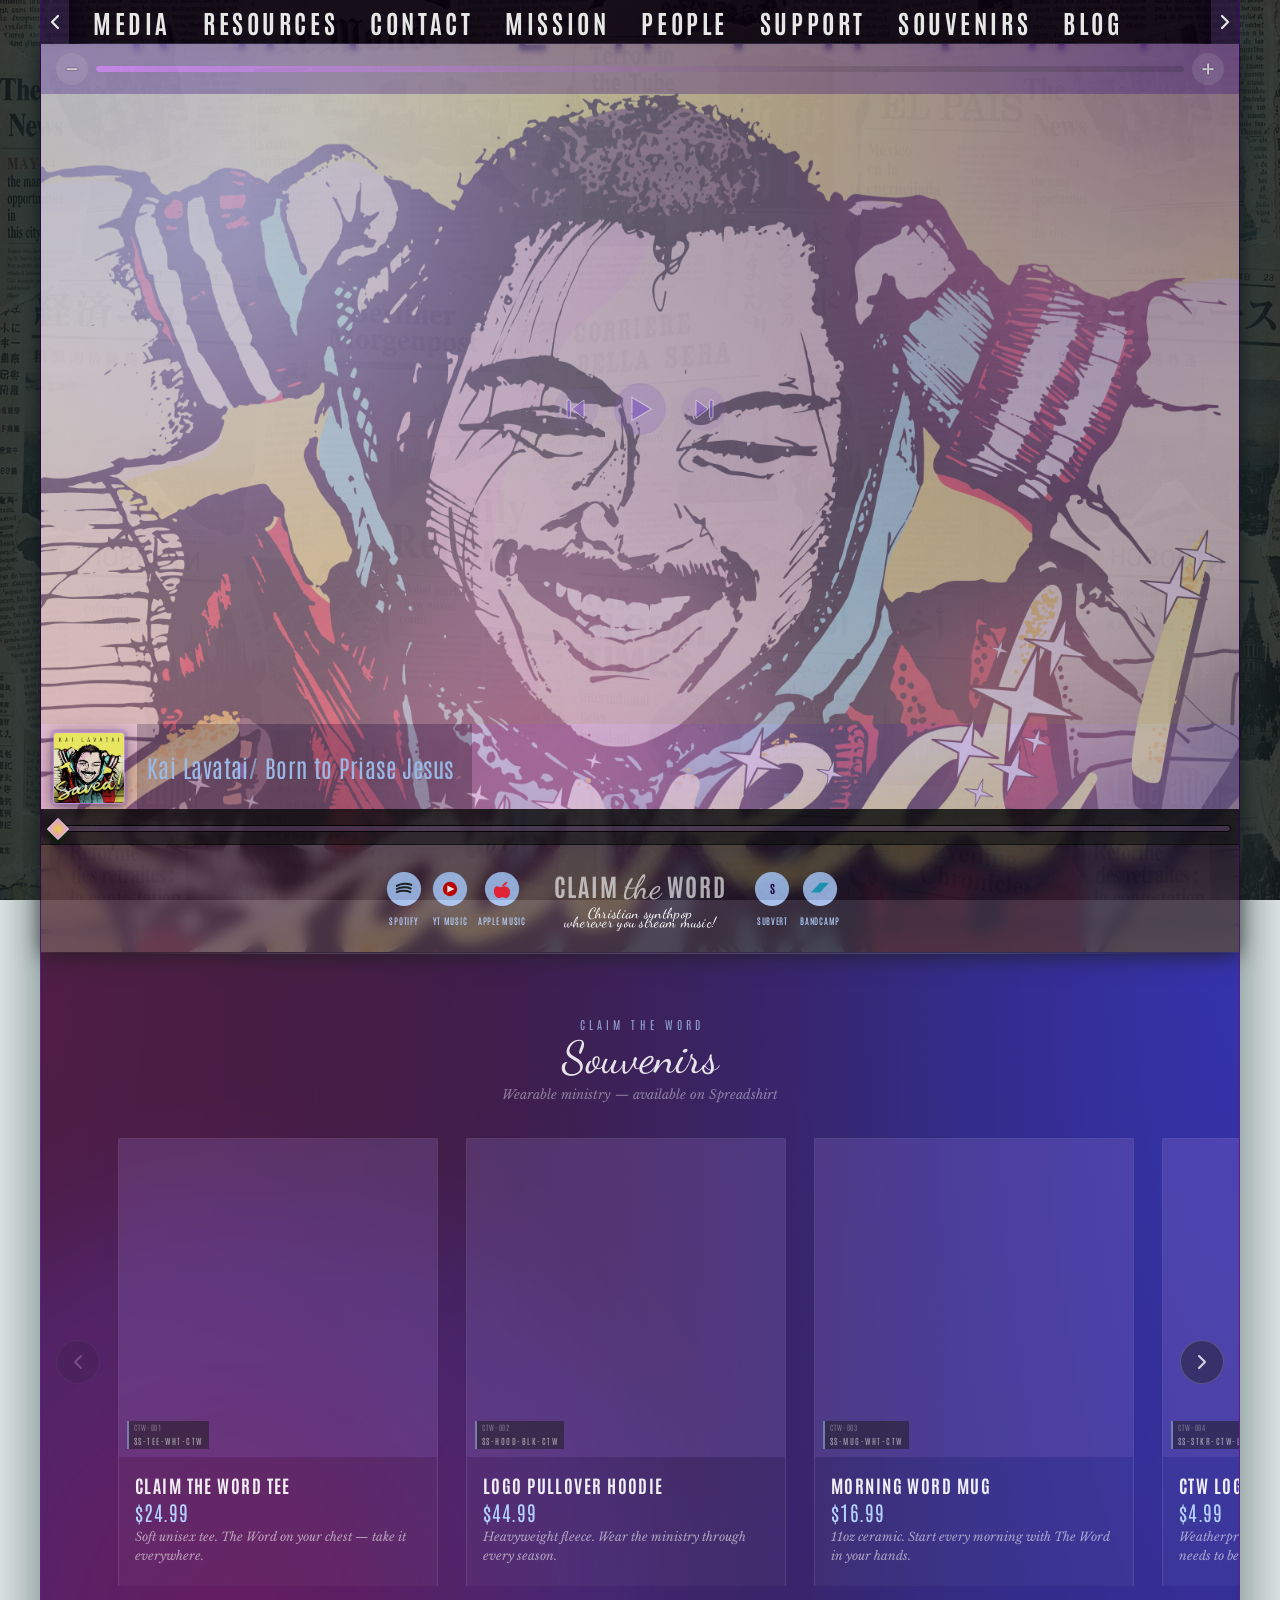
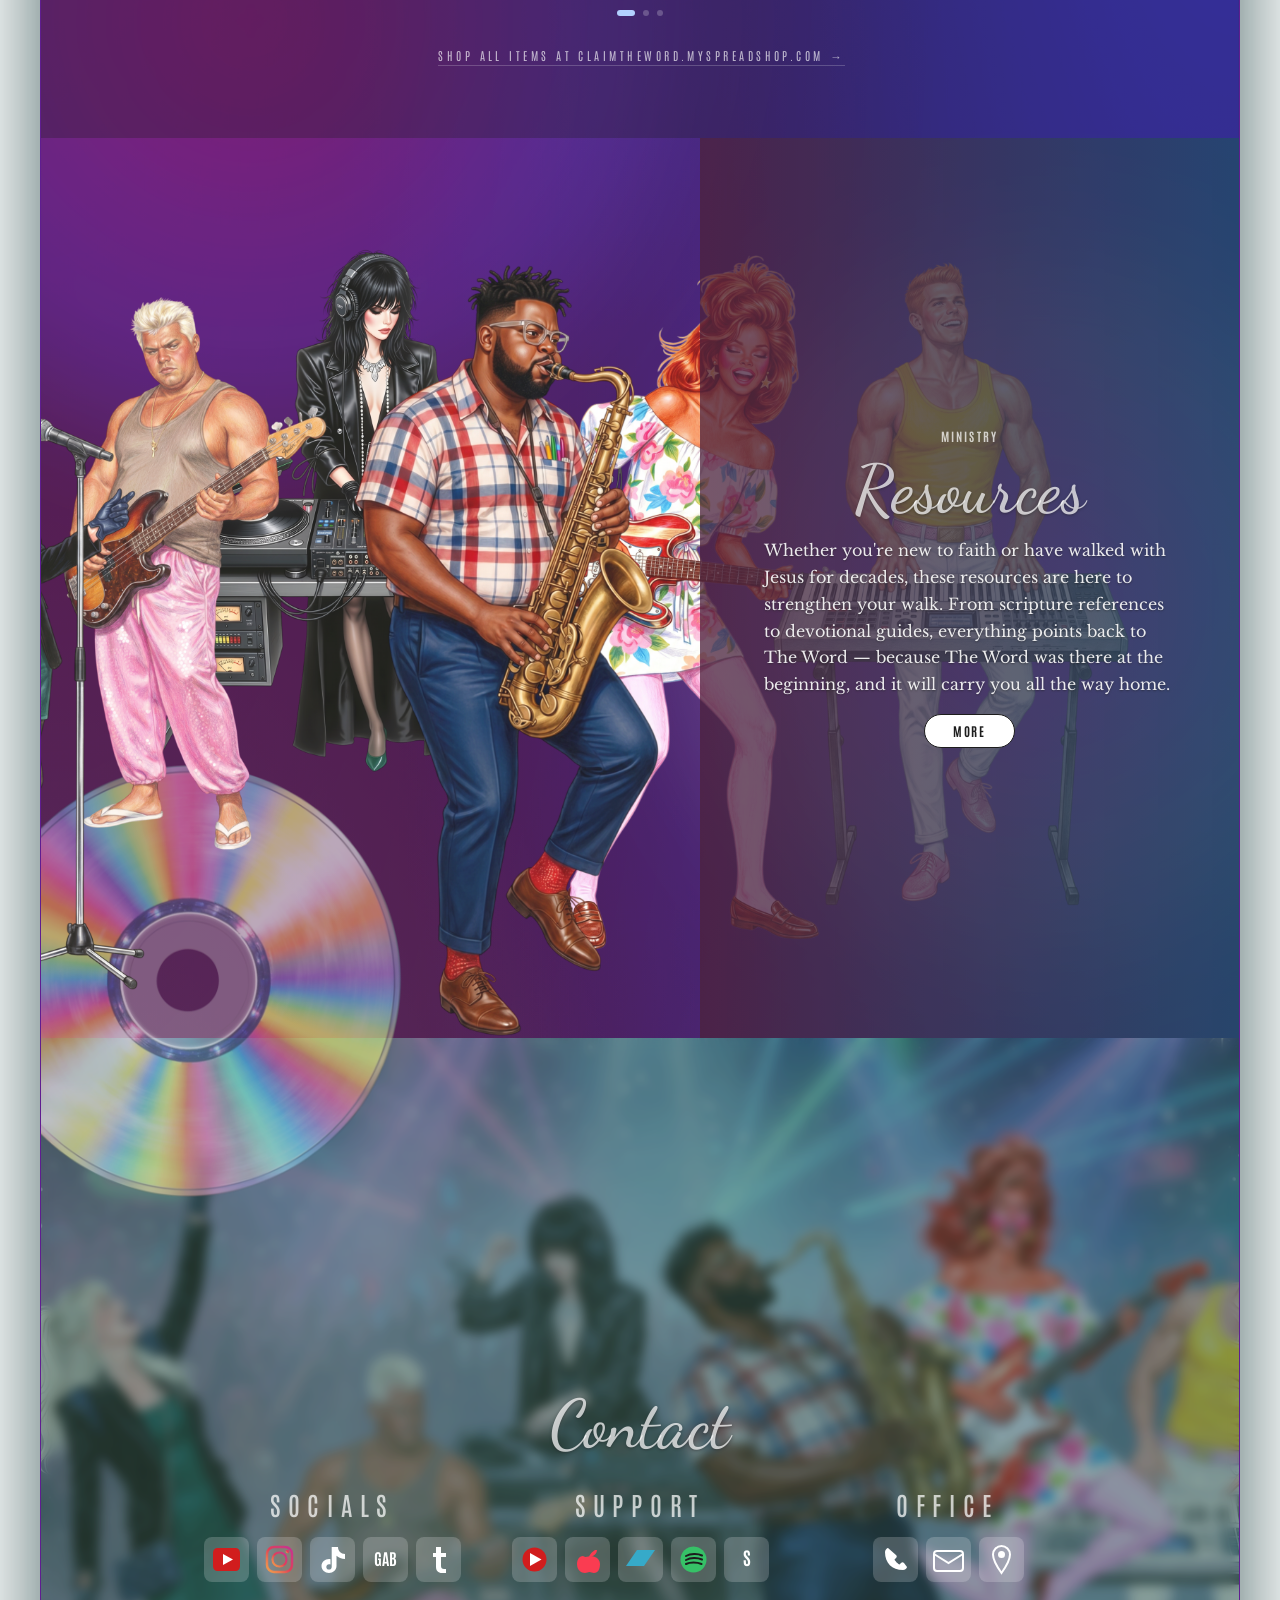
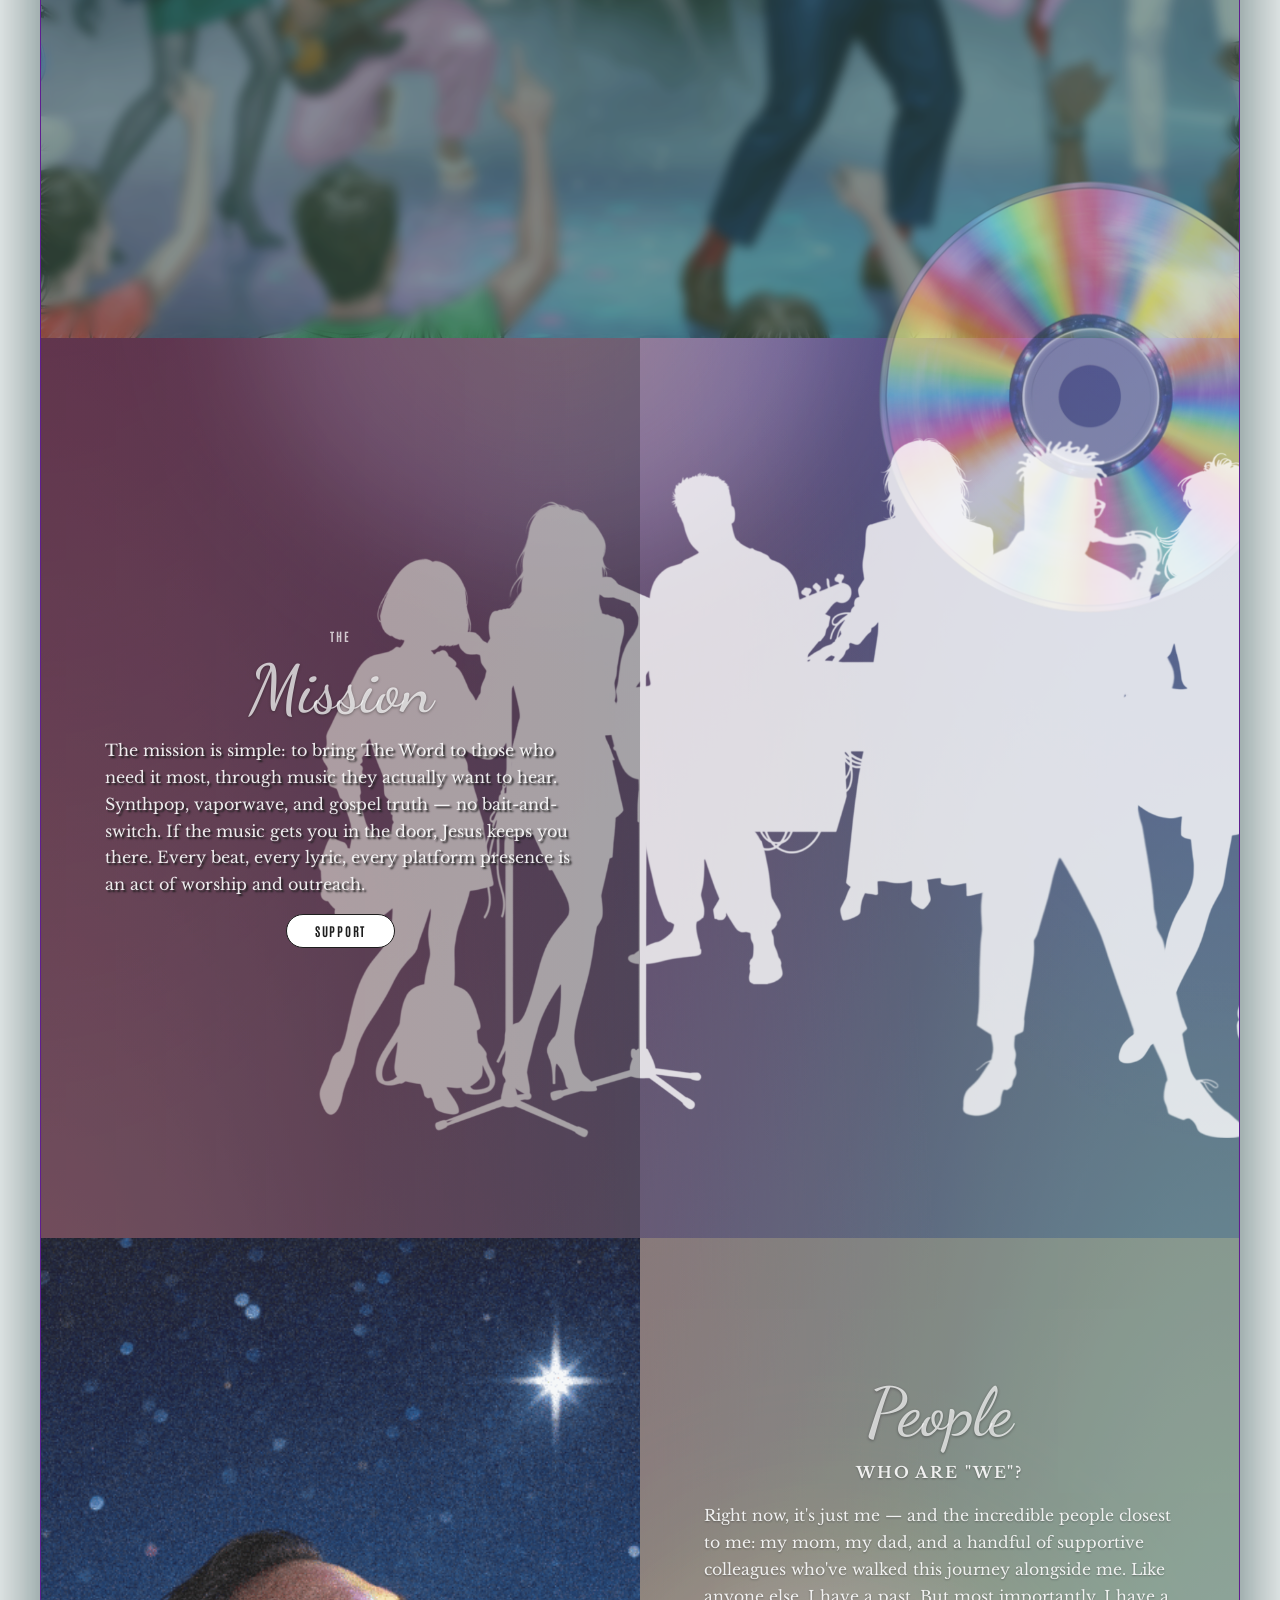
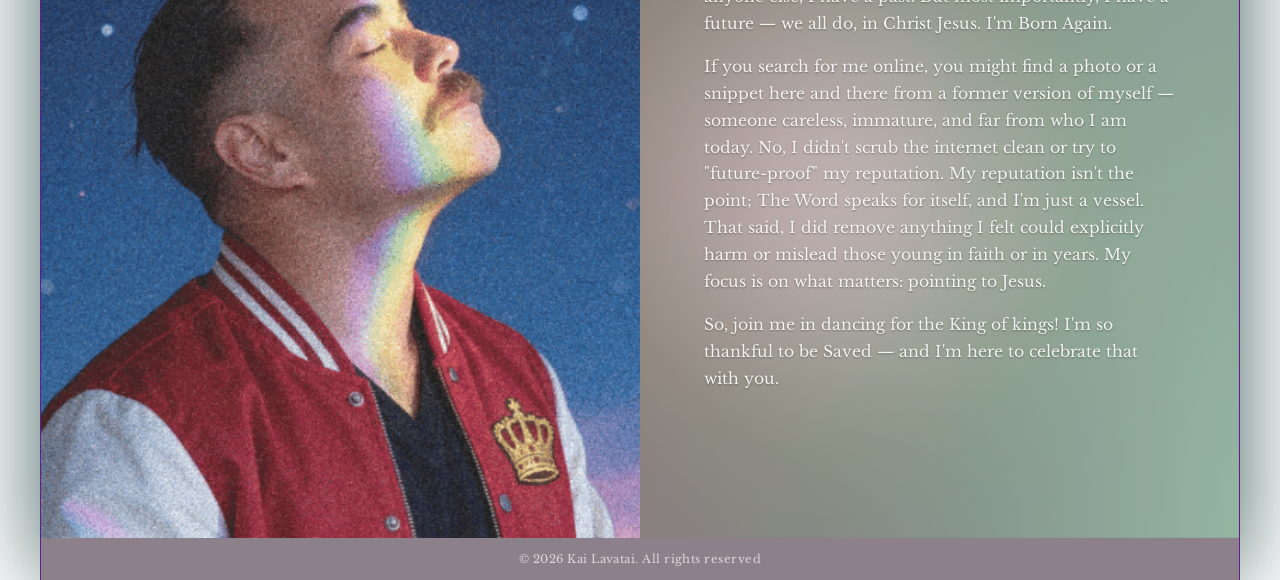
==== commit daf24f06: "Update index.html adding merch carousel module add carousel showing spreadshirt store items for sale" ====
--- a/index.html
+++ b/index.html
@@ -12,6 +12,7 @@
   <link href="https://fonts.googleapis.com/css2?family=Antonio:wght@400;700&family=Dancing+Script:wght@500;700&family=Libre+Baskerville:ital,wght@0,400;0,700;1,400&display=swap" rel="stylesheet" />
 
   <link rel="stylesheet" href="css/style.css" />
+  <link rel="stylesheet" href="css/carousel.css" />
 </head>
 <body>
 <div id="master-wrapper">
@@ -174,22 +175,22 @@
       <!-- Column 1 (~30%): mainstream outlets — circle buttons #aaccff -->
       <ul id="music-store-mainstream-outlets-menu" aria-label="Stream on mainstream platforms">
         <li id="spotify-store-button">
-          <a href="https://open.spotify.com/artist/1kNgvuUUzf9639W0hgsIgC" target="_blank" aria-label="Listen on Spotify" rel="noopener">
+          <a href="#" aria-label="Listen on Spotify" rel="noopener">
             <span class="store-icon store-icon--spotify" aria-hidden="true">
               <!-- Spotify stylized S -->
               <svg viewBox="0 0 40 40" width="36" height="36">
-                <circle cx="20" cy="20" r="19" fill="black" opacity="0.9"/>
-                <path d="M12 16.5 C17 13.5 24 13.5 28 15.5 M12 20 C16.5 17.5 23.5 17.5 27.5 19.5 M12 23.5 C16 21.5 23 21.5 27 23.5" stroke="#00A162" stroke-width="2.2" fill="none" stroke-linecap="round"/>
+                <circle cx="20" cy="20" r="19" fill="#aaccff" opacity="0.9"/>
+                <path d="M12 16.5 C17 13.5 24 13.5 28 15.5 M12 20 C16.5 17.5 23.5 17.5 27.5 19.5 M12 23.5 C16 21.5 23 21.5 27 23.5" stroke="#1c1f24" stroke-width="2.2" fill="none" stroke-linecap="round"/>
               </svg>
             </span>
             <span class="store-label">Spotify</span>
           </a>
         </li>
         <li id="youtube-music-store-button">
-          <a href="https://www.youtube.com/channel/UCYnEoql0uKU2CW1UZF4Bbvg" target="_blank" aria-label="Listen on YouTube Music" rel="noopener">
+          <a href="#" aria-label="Listen on YouTube Music" rel="noopener">
             <span class="store-icon store-icon--ytmusic" aria-hidden="true">
               <svg viewBox="0 0 40 40" width="36" height="36">
-                <circle cx="20" cy="20" r="19" fill="white" opacity="0.9"/>
+                <circle cx="20" cy="20" r="19" fill="#aaccff" opacity="0.9"/>
                 <circle cx="20" cy="20" r="8" fill="#cc0000"/>
                 <polygon points="17,16 25,20 17,24" fill="white"/>
               </svg>
@@ -198,11 +199,12 @@
           </a>
         </li>
         <li id="apple-music-store-button">
-          <a href="https://music.apple.com/us/artist/kai-lavatai/1890587206" target="_blank" aria-label="Listen on Apple Music" rel="noopener">
+          <a href="#" aria-label="Listen on Apple Music" rel="noopener">
             <span class="store-icon store-icon--apple" aria-hidden="true">
               <svg viewBox="0 0 40 40" width="36" height="36">
-                <circle cx="20" cy="20" r="19" fill="red" opacity="0.9"/>
-                <path d="M28.37 12.27c-0.21 0.16-3.9 2.24-3.9 6.86 0 5.34 4.69 7.23 4.83 7.28-0.02 0.12-0.75 2.59-2.47 5.11-1.54 2.22-3.15 4.43-5.6 4.43s-3.08-1.42-5.9-1.42c-2.76 0-3.73 1.47-5.97 1.47s-3.8-2.05-5.6-4.57C1.68 28.47 0 23.87 0 19.5c0-7 4.55-10.71 9.03-10.71 2.38 0 4.36 1.56 5.86 1.56 1.42 0 3.64-1.66 6.35-1.66 1.03 0 4.71 0.09 7.14 3.57zm-8.42-6.53c1.12-1.33 1.91-3.17 1.91-5.01 0-0.26-0.02-0.51-0.07-0.72-1.82 0.07-3.99 1.21-5.3 2.73-1.03 1.17-1.98 3.01-1.98 4.88 0 0.28 0.05 0.56 0.07 0.65 0.12 0.02 0.3 0.05 0.49 0.05 1.63 0 3.69-1.09 4.88-2.57z" fill="white" stroke="#888888"/>
+                <circle cx="20" cy="20" r="19" fill="#aaccff" opacity="0.9"/>
+                <path d="M25,12 C25,12 21,14 20,17 C22,17 26,15 26,12 Z" fill="#fa233b"/>
+                <path d="M15,17 C12,17 11,20 11,22.5 C11,27 14,30 17,30 C18.5,30 19.5,29 20.5,29 C21.5,29 22.3,30 24,30 C27,30 29,27 29,23 C29,20 27,18 25,17.5 C24,17.2 23,17 22,17 C20.5,17 19,18 17.5,18 C16.5,18 15.5,17 15,17 Z" fill="#fa233b"/>
               </svg>
             </span>
             <span class="store-label">Apple Music</span>
@@ -228,21 +230,21 @@
       <!-- Column 3 (~21%): direct support — circle buttons #aaccff -->
       <ul id="music-store-direct-support-outlets-menu" aria-label="Support on direct platforms">
         <li id="subvert-store-button">
-          <a href="https://www.subvert.fm/kailavatai" target="_blank" aria-label="Support on Subvert" rel="noopener">
+          <a href="#" aria-label="Support on Subvert" rel="noopener">
             <span class="store-icon store-icon--subvert" aria-hidden="true">
               <svg viewBox="0 0 40 40" width="36" height="36">
-                <circle cx="20" cy="20" r="19" fill="white" opacity="0.9"/>
-                <text x="20" y="25" text-anchor="middle" font-family="Antonio, sans-serif" font-size="18" font-weight="700" fill="#220040">S</text>
+                <circle cx="20" cy="20" r="19" fill="#aaccff" opacity="0.9"/>
+                <text x="20" y="25" text-anchor="middle" font-family="Antonio, sans-serif" font-size="13" font-weight="700" fill="#220040">S</text>
               </svg>
             </span>
             <span class="store-label">Subvert</span>
           </a>
         </li>
         <li id="bandcamp-store-button">
-          <a href="https://kailavatai.bandcamp.com" target="_blank" aria-label="Support on Bandcamp" rel="noopener">
+          <a href="#" aria-label="Support on Bandcamp" rel="noopener">
             <span class="store-icon store-icon--bandcamp" aria-hidden="true">
               <svg viewBox="0 0 40 40" width="36" height="36">
-                <circle cx="20" cy="20" r="19" fill="black" opacity="0.9"/>
+                <circle cx="20" cy="20" r="19" fill="#aaccff" opacity="0.9"/>
                 <path d="M10,24 L20,13 H30 L20,24 Z" fill="#1da0c3"/>
               </svg>
             </span>
@@ -272,7 +274,11 @@
          CSS Grid: figure left ~55%, article right ~45%
          CD circle scrolls with section, position:absolute
          ============================================================ -->
-    <section id="resources-section" aria-labelledby="resources-article-heading">
+    <section id="carousel-section" aria-labelledby="horizontally-scrolling-gallery-of-christian-merchandise-for-sale">
+		<div id="merch-carousel-mount"></div>
+	</section> <!-- #carousel-section -->
+	
+	<section id="resources-section" aria-labelledby="resources-article-heading">
 
       <!-- CD circle: CSS-drawn, radialGradient1: #8d5fd3→#a793ac -->
       <img id="fixed-background-image-CD-1" src="images/cd-disc.png" alt="" aria-hidden="true" draggable="false" />
@@ -324,7 +330,7 @@
 			  <h3 id="contact-socials-menu-heading">Socials</h3>
 			  <ul id="contact-socials-menu-items" aria-label="Social media links">
 				<li id="contact-socials-menu-items-youtube">
-				  <a href="https://www.youtube.com/@ClaimTheWord" target="_blank" aria-label="YouTube" rel="noopener" class="contact-tile">
+				  <a href="#" aria-label="YouTube" rel="noopener" class="contact-tile">
 					<svg viewBox="0 0 45 45" width="45" height="45" aria-hidden="true">
 					  <rect width="45" height="45" rx="8" fill="rgba(255,255,255,0.15)"/>
 					  <path d="M9,15.5 C9,13 11,11 13.5,11 H31.5 C34,11 36,13 36,15.5 V29.5 C36,32 34,34 31.5,34 H13.5 C11,34 9,32 9,29.5 Z" fill="#cc0000"/>
@@ -333,7 +339,7 @@
 				  </a>
 				</li>
 				<li id="contact-socials-menu-items-instagram">
-				  <a href="https://www.instagram.com/kailavatai/" target="_blank" aria-label="Instagram" rel="noopener" class="contact-tile">
+				  <a href="#" aria-label="Instagram" rel="noopener" class="contact-tile">
 					<svg viewBox="0 0 45 45" width="45" height="45" aria-hidden="true">
 					  <rect width="45" height="45" rx="8" fill="rgba(255,255,255,0.15)"/>
 					  <rect x="10" y="10" width="25" height="25" rx="7" fill="none" stroke="url(#ig-grad)" stroke-width="2.5"/>
@@ -352,7 +358,7 @@
 				  </a>
 				</li>
 				<li id="contact-socials-menu-items-tiktok">
-				  <a href="https://www.tiktok.com/@kailavatai" target="_blank" aria-label="TikTok" rel="noopener" class="contact-tile">
+				  <a href="#" aria-label="TikTok" rel="noopener" class="contact-tile">
 					<svg viewBox="0 0 45 45" width="45" height="45" aria-hidden="true">
 					  <rect width="45" height="45" rx="8" fill="rgba(255,255,255,0.15)"/>
 					  <path d="M28,10 C28,14 31,17 35,17 V22 C31.5,22 28.5,20.8 26.5,18.8 V29 C26.5,33 23,36 19,36 C15,36 11.5,33 11.5,29 C11.5,25 15,22 19,22 C19.5,22 20,22.1 20.5,22.2 V27.5 C20,27.3 19.5,27.2 19,27.2 C17.5,27.2 16.3,28.4 16.3,29.9 C16.3,31.4 17.5,32.6 19,32.6 C20.5,32.6 21.7,31.4 21.7,29.9 C21.7,29.8 21.7,10 21.7,10 Z" fill="white"/>
@@ -360,7 +366,7 @@
 				  </a>
 				</li>
 				<li id="contact-socials-menu-items-gab">
-				  <a href="https://www.gab.com/lavatai" target="_blank" aria-label="Gab" rel="noopener" class="contact-tile">
+				  <a href="#" aria-label="Gab" rel="noopener" class="contact-tile">
 					<svg viewBox="0 0 45 45" width="45" height="45" aria-hidden="true">
 					  <rect width="45" height="45" rx="8" fill="rgba(255,255,255,0.15)"/>
 					  <text x="22.5" y="29" text-anchor="middle" font-family="Antonio, sans-serif" font-size="16" font-weight="700" fill="white">GAB</text>
@@ -368,7 +374,7 @@
 				  </a>
 				</li>
 				<li id="contact-socials-menu-items-tumblr">
-				  <a href="https://kailavatai.tumblr.com/" target="_blank" aria-label="Tumblr" rel="noopener" class="contact-tile">
+				  <a href="#" aria-label="Tumblr" rel="noopener" class="contact-tile">
 					<svg viewBox="0 0 45 45" width="45" height="45" aria-hidden="true">
 					  <rect width="45" height="45" rx="8" fill="rgba(255,255,255,0.15)"/>
 					  <path d="M21,10 H25 V16 H30 V20 H25 V29 C25,31 26,32 28,32 H30 V36 H26 C22,36 20,33.5 20,30 V20 H17 V16 H20 V10 Z" fill="white"/>
@@ -383,7 +389,7 @@
 			  <h3 id="contact-support-menu-heading">Support</h3>
 			  <ul id="contact-support-menu-items" aria-label="Music platform links">
 				<li id="contact-support-menu-items-youtube-music">
-				  <a href="https://www.youtube.com/channel/UCYnEoql0uKU2CW1UZF4Bbvg" target="_blank" aria-label="YouTube Music" rel="noopener" class="contact-tile">
+				  <a href="#" aria-label="YouTube Music" rel="noopener" class="contact-tile">
 					<svg viewBox="0 0 45 45" width="45" height="45" aria-hidden="true">
 					  <rect width="45" height="45" rx="8" fill="rgba(255,255,255,0.15)"/>
 					  <circle cx="22.5" cy="22.5" r="12" fill="#cc0000"/>
@@ -392,15 +398,16 @@
 				  </a>
 				</li>
 				<li id="contact-support-menu-items-apple-music">
-				  <a href="https://music.apple.com/us/artist/kai-lavatai/1890587206" target="_blank" aria-label="Apple Music" rel="noopener" class="contact-tile">
-					<svg viewBox="0 0 45 45" width="45" height="45" aria-hidden="true">
-					  <rect width="45" height="45" rx="8" fill="rgba(255,255,255,0.15)"/>
-					  <path d="M28.37 12.27c-0.21 0.16-3.9 2.24-3.9 6.86 0 5.34 4.69 7.23 4.83 7.28-0.02 0.12-0.75 2.59-2.47 5.11-1.54 2.22-3.15 4.43-5.6 4.43s-3.08-1.42-5.9-1.42c-2.76 0-3.73 1.47-5.97 1.47s-3.8-2.05-5.6-4.57C1.68 28.47 0 23.87 0 19.5c0-7 4.55-10.71 9.03-10.71 2.38 0 4.36 1.56 5.86 1.56 1.42 0 3.64-1.66 6.35-1.66 1.03 0 4.71 0.09 7.14 3.57zm-8.42-6.53c1.12-1.33 1.91-3.17 1.91-5.01 0-0.26-0.02-0.51-0.07-0.72-1.82 0.07-3.99 1.21-5.3 2.73-1.03 1.17-1.98 3.01-1.98 4.88 0 0.28 0.05 0.56 0.07 0.65 0.12 0.02 0.3 0.05 0.49 0.05 1.63 0 3.69-1.09 4.88-2.57z" fill="#fa233b"/>
+				  <a href="#" aria-label="Apple Music" rel="noopener" class="contact-tile">
+					<svg viewBox="0 0 45 45" width="45" height="45" aria-hidden="true">
+					  <rect width="45" height="45" rx="8" fill="rgba(255,255,255,0.15)"/>
+					  <path d="M30,13 C30,13 25,16 24,20 C27,20 32,17.5 32,13 Z" fill="#fa233b"/>
+					  <path d="M18,19 C14,19 12,23 12,27 C12,33 16,36 20,36 C22,36 23,35 24.5,35 C26,35 27,36 29,36 C33,36 35,32 35,27 C35,24 33,21 30,20 C29,19.5 28,19.2 26,19 C24,19 22.5,20 20.5,20 C19.5,20 18.5,19 18,19 Z" fill="#fa233b"/>
 					</svg>
 				  </a>
 				</li>
 				<li id="contact-support-menu-items-bandcamp">
-				  <a href="https://kailavatai.bandcamp.com" target="_blank" aria-label="Bandcamp" rel="noopener" class="contact-tile">
+				  <a href="#" aria-label="Bandcamp" rel="noopener" class="contact-tile">
 					<svg viewBox="0 0 45 45" width="45" height="45" aria-hidden="true">
 					  <rect width="45" height="45" rx="8" fill="rgba(255,255,255,0.15)"/>
 					  <path d="M8,29 L19,13 H37 L26,29 Z" fill="#1da0c3"/>
@@ -408,7 +415,7 @@
 				  </a>
 				</li>
 				<li id="contact-support-menu-items-spotify">
-				  <a href="https://open.spotify.com/artist/1kNgvuUUzf9639W0hgsIgC" target="_blank" aria-label="Spotify" rel="noopener" class="contact-tile">
+				  <a href="#" aria-label="Spotify" rel="noopener" class="contact-tile">
 					<svg viewBox="0 0 45 45" width="45" height="45" aria-hidden="true">
 					  <rect width="45" height="45" rx="8" fill="rgba(255,255,255,0.15)"/>
 					  <circle cx="22.5" cy="22.5" r="13" fill="#1db954"/>
@@ -417,14 +424,13 @@
 				  </a>
 				</li>
 				<li id="contact-support-menu-items-subvert">
-				  <a href="https://www.subvert.fm/kailavatai" target="_blank" aria-label="Subvert" rel="noopener" class="contact-tile">
+				  <a href="#" aria-label="Subvert" rel="noopener" class="contact-tile">
 					<svg viewBox="0 0 45 45" width="45" height="45" aria-hidden="true">
 					  <rect width="45" height="45" rx="8" fill="rgba(255,255,255,0.15)"/>
 					  <text x="22.5" y="29" text-anchor="middle" font-family="Antonio, sans-serif" font-size="18" font-weight="700" fill="white">S</text>
 					</svg>
 				  </a>
 				</li>
-				
 			  </ul>
 			</div>
 
@@ -433,7 +439,7 @@
 			  <h3 id="contact-office-menu-heading">Office</h3>
 			  <ul id="contact-office-menu-items" aria-label="Contact information">
 				<li id="contact-office-menu-items-phone">
-				  <a href="tel:+1-360-207-9488" aria-label="Phone" class="contact-tile">
+				  <a href="tel:+1-360-555-0100" aria-label="Phone" class="contact-tile">
 					<svg viewBox="0 0 45 45" width="45" height="45" aria-hidden="true">
 					  <rect width="45" height="45" rx="8" fill="rgba(255,255,255,0.15)"/>
 					  <path d="M15,11 C14,11 12,13 12,15 C12,26 19,33 30,33 C32,33 34,31 34,30 L31,26 C30,25 29,25 28,26 L26.5,27.5 C25,27 22,24 21.5,22.5 L23,21 C24,20 24,19 23,18 Z" fill="white"/>
@@ -441,7 +447,7 @@
 				  </a>
 				</li>
 				<li id="contact-office-menu-items-email">
-				  <a href="mailto:ClaimTheWord@protonmail.com" aria-label="Email" class="contact-tile">
+				  <a href="mailto:hello@claimtheword.com" aria-label="Email" class="contact-tile">
 					<svg viewBox="0 0 45 45" width="45" height="45" aria-hidden="true">
 					  <rect width="45" height="45" rx="8" fill="rgba(255,255,255,0.15)"/>
 					  <rect x="8" y="14" width="29" height="20" rx="3" fill="none" stroke="white" stroke-width="2"/>
@@ -450,7 +456,7 @@
 				  </a>
 				</li>
 				<li id="contact-office-menu-items-address">
-				  <a href="https://maps.app.goo.gl/CzAz3q1dAx7zr6zM7" target="_blank" aria-label="Address — Sequim, WA" class="contact-tile">
+				  <a href="#" aria-label="Address — Sequim, WA" class="contact-tile">
 					<svg viewBox="0 0 45 45" width="45" height="45" aria-hidden="true">
 					  <rect width="45" height="45" rx="8" fill="rgba(255,255,255,0.15)"/>
 					  <path d="M22.5,9 C18,9 14,13 14,17.5 C14,24 22.5,36 22.5,36 C22.5,36 31,24 31,17.5 C31,13 27,9 22.5,9 Z" fill="none" stroke="white" stroke-width="2"/>
@@ -487,9 +493,7 @@
           Jesus keeps you there. Every beat, every lyric, every platform presence
           is an act of worship and outreach.
         </p>
-		<a class="button-link-main-page" href="mission.html">
-			<button type="button" id="mission-article-button">Support</button>
-		</a>
+        <button type="button" id="mission-article-button">Support</button>
       </article>
 
       <!-- Right ~50%: Mission illustration -->
@@ -571,5 +575,6 @@
   <audio id="audio-player" preload="none"></audio>
 
   <script src="js/main.js"></script>
+  <script src="js/carousel.js"></script>
 </body>
 </html>
--- a/css/style.css
+++ b/css/style.css
@@ -95,12 +95,16 @@
 body {
   font-family: var(--font-body);
   overflow-x: hidden;
-  background: #0a0012;
+  background: #ffffff;
+  background-image: url('/images/news.png');
+  background-attachment: fixed;
+  back
   color: #fff;
   position: relative;
   display: flex;
   flex-direction: column;
   align-items: center; /* horizontally centers #master-wrapper */
+
 }
 #master-wrapper {
   width: 100%;
@@ -108,7 +112,12 @@
   display: flex;
   flex-direction: column;
 	overflow-x: visible;
-}
+	box-shadow: 0px 0px 90px DarkSlateGray;
+	border-left:1px solid Indigo;
+	border-right:1px solid Indigo;
+	opacity: 0.89;
+}
+
 
 #main {
 	overflow-x: visible;
@@ -900,7 +909,7 @@
   z-index: 2;
   padding: clamp(3rem, 7vw, 6rem) clamp(1.25rem, 5vw, 4rem);
   /* linearGradient25: #ff80e5 76% → transparent, left to right */
-  background: linear-gradient(to right, rgba(255,128,229,0.7613169) 0%, rgba(255,128,229,0) 100%);
+  background: linear-gradient(to right, rgba(54, 6, 35,0.7613169) 0%, rgba(5, 49, 73,0.8) 100%);
   display: flex;
   flex-direction: column;
   gap: 1rem;
@@ -991,12 +1000,12 @@
   grid-template-columns: 100%;
   grid-template-rows: 100%;
   
-  background: rgba(170,255,170,0.24);
+  background: rgba(0, 51, 102, 0.33);
   background-image: url(../images/contact-section-background-image.png);
   background-attachment: cover;
   background-position-x: 50%;
   background-position-y: 50%;
-  background-blend-mode: screen;
+  background-blend-mode: darken;
   background-repeat: no-repeat;
 
   min-height: 100vh;
@@ -1012,7 +1021,7 @@
 	height: 100%;
 	gap: 2rem;
 	  /* Semi-transparent background */
-	  background-color: rgba(255, 153, 255, 0.25); 
+	  background-color: rgba(15, 77, 31, 0.25); 
 	  
 	  /* The backdrop effect */
 	  backdrop-filter: blur(5.5px); 
@@ -1103,13 +1112,15 @@
   order: 1;
   padding: clamp(3rem, 7vw, 6rem) clamp(1.25rem, 5vw, 4rem);
   /* linearGradient29: #ffb080 35% → transparent, left to right */
-  background: linear-gradient(to right, rgba(255,176,128,0.34979424) 0%, rgba(0,0,0,.3) 100%);
+  background: linear-gradient(to right, rgba(75, 6, 4,0.34979424) 0%, rgba(0,0,0,.3) 100%);
   display: flex;
   flex-direction: column;
   gap: 1rem;
   justify-content: center;
 }
-
+#mission-article-text {
+	text-shadow: 2px 2px 2px black;
+}
 #mission-article-subheading,
 .mission-sub {
   font-family: var(--font-heading);
@@ -1342,6 +1353,7 @@
   #mission-figure-image {
     height: clamp(200px, 100%, 380px);
     min-height: 0;
+	overflow: visible;
   }
 
   #resources-article {
--- a/css/carousel.css
+++ b/css/carousel.css
@@ -0,0 +1,393 @@
+/* ================================================================
+   CLAIM THE WORD — css/carousel.css
+   Merch carousel. Neutral — works on index.html and resources.html.
+   Self-contained: no overrides to parent page styles.
+   Visual hierarchy: image → title → price → description → SKU stamp (lower-left).
+   ================================================================ */
+
+/* ── SECTION SHELL ───────────────────────────────────────────── */
+#merch-carousel-section {
+  width: 100%;
+  padding: clamp(32px, 5vw, 64px) 0 clamp(40px, 6vw, 72px);
+  background: rgba(0, 0, 0, 0.28);
+  border-top: 1px solid rgba(255, 255, 255, 0.08);
+  position: relative;
+  overflow: hidden;
+}
+
+/* Subtle top rule accent — echoes the resources page border motif */
+#merch-carousel-section::before {
+  content: '';
+  position: absolute;
+  top: 0;
+  left: 5%;
+  width: 90%;
+  height: 1px;
+  background: linear-gradient(
+    to right,
+    transparent,
+    rgba(170, 204, 255, 0.4) 20%,
+    rgba(217, 148, 255, 0.5) 50%,
+    rgba(170, 204, 255, 0.4) 80%,
+    transparent
+  );
+}
+
+/* ── SECTION HEADER ──────────────────────────────────────────── */
+#merch-carousel-header {
+  display: flex;
+  flex-direction: column;
+  align-items: center;
+  gap: 4px;
+  margin-bottom: clamp(20px, 3vw, 36px);
+  padding: 0 clamp(16px, 4vw, 48px);
+  text-align: center;
+}
+
+#merch-carousel-eyebrow {
+  font-family: 'Antonio', sans-serif;
+  font-size: clamp(0.6rem, 0.9vw, 0.72rem);
+  text-transform: uppercase;
+  letter-spacing: 0.35em;
+  color: rgba(170, 204, 255, 0.7);
+  margin-right: -0.35em; /* optical kern for letter-spacing */
+}
+
+#merch-carousel-title {
+  font-family: 'Mistral', 'Dancing Script', cursive;
+  font-size: clamp(1.8rem, 3.5vw, 3rem);
+  font-weight: 400;
+  color: rgba(255, 255, 255, 0.88);
+  line-height: 1;
+}
+
+#merch-carousel-subtitle {
+  font-family: 'Libre Baskerville', Georgia, serif;
+  font-size: clamp(0.72rem, 1vw, 0.85rem);
+  color: rgba(255, 255, 255, 0.42);
+  font-style: italic;
+  margin-top: 2px;
+}
+
+/* ── CAROUSEL TRACK WRAPPER ──────────────────────────────────── */
+/* Masks overflow, positions prev/next buttons */
+#merch-carousel-viewport {
+  position: relative;
+  width: 100%;
+  overflow: hidden;
+  /* Extra horizontal padding lets edge cards peek in */
+  padding: 0 clamp(40px, 6vw, 80px);
+  box-sizing: border-box;
+}
+
+/* ── TRACK — slides arranged in a horizontal flex row ─────────── */
+#merch-carousel-track {
+  display: flex;
+  flex-direction: row;
+  gap: clamp(16px, 2.5vw, 28px);
+  transition: transform 0.42s cubic-bezier(0.25, 0.46, 0.45, 0.94);
+  will-change: transform;
+  /* No width set here — JS calculates and sets transform */
+}
+
+/* ── INDIVIDUAL CARD ─────────────────────────────────────────── */
+.merch-card {
+  flex: 0 0 clamp(220px, 28vw, 320px);
+  width: clamp(220px, 28vw, 320px);
+  display: flex;
+  flex-direction: column;
+  background: rgba(255, 255, 255, 0.04);
+  border: 1px solid rgba(255, 255, 255, 0.1);
+  border-radius: 2px;
+  overflow: visible; /* stamp overflows bottom-left */
+  position: relative;
+  cursor: pointer;
+  transition:
+    transform 0.22s ease,
+    box-shadow 0.22s ease,
+    border-color 0.22s ease;
+  text-decoration: none;
+  color: inherit;
+}
+
+.merch-card:hover,
+.merch-card:focus-within {
+  transform: translateY(-4px);
+  box-shadow:
+    0 12px 32px rgba(0, 0, 0, 0.4),
+    0 0 0 1px rgba(170, 204, 255, 0.25);
+  border-color: rgba(170, 204, 255, 0.3);
+  outline: none;
+}
+
+/* ── CARD IMAGE BLOCK ────────────────────────────────────────── */
+.merch-card-image-wrap {
+  position: relative;
+  width: 100%;
+  aspect-ratio: 1 / 1;
+  overflow: hidden;
+  background: rgba(255, 255, 255, 0.06);
+  flex-shrink: 0;
+}
+
+.merch-card-image-wrap img {
+  width: 100%;
+  height: 100%;
+  object-fit: cover;
+  object-position: center;
+  display: block;
+  transition: transform 0.5s ease, filter 0.3s ease;
+  filter: saturate(0.9);
+}
+
+.merch-card:hover .merch-card-image-wrap img {
+  transform: scale(1.04);
+  filter: saturate(1.1);
+}
+
+/* ── SKU STAMP — lower-left of image, boomerang terminus ─────── */
+/*
+  The eye travels: image → title → price → description → snaps back here.
+  Commercial/industrial fine print. Bottom-left of image block.
+*/
+.merch-card-sku {
+  position: absolute;
+  bottom: 8px;
+  left: 8px;
+  font-family: 'Antonio', monospace, sans-serif;
+  font-size: 0.52rem;
+  letter-spacing: 0.18em;
+  text-transform: uppercase;
+  color: rgba(255, 255, 255, 0.55);
+  background: rgba(0, 0, 0, 0.52);
+  padding: 2px 6px 2px 5px;
+  border-left: 2px solid rgba(170, 204, 255, 0.5);
+  line-height: 1.6;
+  pointer-events: none;
+  user-select: none;
+  /* Stamp feel: slight tracking, no border-radius */
+  border-radius: 0;
+  z-index: 2;
+}
+
+/* ID line above SKU — even smaller, dimmer */
+.merch-card-sku::before {
+  content: attr(data-id);
+  display: block;
+  font-size: 0.46rem;
+  letter-spacing: 0.12em;
+  color: rgba(255, 255, 255, 0.32);
+  line-height: 1.4;
+}
+
+/* ── CARD BODY — title, price, description ───────────────────── */
+.merch-card-body {
+  display: flex;
+  flex-direction: column;
+  gap: 6px;
+  padding: clamp(12px, 2vw, 18px) clamp(12px, 1.8vw, 16px) clamp(14px, 2vw, 20px);
+  flex: 1;
+}
+
+/* Title — Antonio, prominent, left-aligned */
+.merch-card-title {
+  font-family: 'Antonio', sans-serif;
+  font-size: clamp(0.9rem, 1.4vw, 1.15rem);
+  font-weight: 700;
+  text-transform: uppercase;
+  letter-spacing: 0.08em;
+  color: rgba(255, 255, 255, 0.92);
+  line-height: 1.15;
+  text-decoration: none;
+}
+
+/* Price — prominent, accent colour, right after title */
+.merch-card-price {
+  font-family: 'Antonio', sans-serif;
+  font-size: clamp(1rem, 1.6vw, 1.3rem);
+  font-weight: 400;
+  color: #aaccff;
+  letter-spacing: 0.04em;
+  line-height: 1;
+}
+
+/* Description — Baskerville, body copy register */
+.merch-card-description {
+  font-family: 'Libre Baskerville', Georgia, serif;
+  font-size: clamp(0.7rem, 0.95vw, 0.82rem);
+  line-height: 1.55;
+  color: rgba(255, 255, 255, 0.55);
+  font-style: italic;
+  flex: 1;
+}
+
+/* Full-card link overlay — makes entire card clickable */
+.merch-card-link-overlay {
+  position: absolute;
+  inset: 0;
+  z-index: 3;
+  /* transparent — just the hit area */
+}
+
+/* ── PREV / NEXT BUTTONS ─────────────────────────────────────── */
+.merch-carousel-btn {
+  position: absolute;
+  top: 50%;
+  transform: translateY(-50%);
+  z-index: 10;
+  width: clamp(32px, 4vw, 44px);
+  height: clamp(32px, 4vw, 44px);
+  background: rgba(0, 0, 0, 0.45);
+  border: 1px solid rgba(255, 255, 255, 0.18);
+  border-radius: 50%;
+  display: flex;
+  align-items: center;
+  justify-content: center;
+  color: rgba(255, 255, 255, 0.8);
+  cursor: pointer;
+  transition:
+    background 0.18s ease,
+    border-color 0.18s ease,
+    transform 0.18s ease,
+    opacity 0.18s ease;
+  padding: 0;
+}
+
+.merch-carousel-btn:hover {
+  background: rgba(170, 204, 255, 0.18);
+  border-color: rgba(170, 204, 255, 0.5);
+  transform: translateY(-50%) scale(1.08);
+}
+
+.merch-carousel-btn:active {
+  transform: translateY(-50%) scale(0.95);
+}
+
+.merch-carousel-btn:disabled,
+.merch-carousel-btn[aria-disabled="true"] {
+  opacity: 0.25;
+  cursor: default;
+  pointer-events: none;
+}
+
+#merch-carousel-prev {
+  left: clamp(6px, 1.2vw, 16px);
+}
+
+#merch-carousel-next {
+  right: clamp(6px, 1.2vw, 16px);
+}
+
+/* ── DOT INDICATORS ──────────────────────────────────────────── */
+#merch-carousel-dots {
+  display: flex;
+  flex-direction: row;
+  justify-content: center;
+  align-items: center;
+  gap: 8px;
+  margin-top: clamp(16px, 2.5vw, 24px);
+  padding: 0 16px;
+}
+
+.merch-dot {
+  width: 6px;
+  height: 6px;
+  border-radius: 50%;
+  background: rgba(255, 255, 255, 0.22);
+  border: none;
+  padding: 0;
+  cursor: pointer;
+  transition: background 0.2s ease, transform 0.2s ease, width 0.2s ease;
+  flex-shrink: 0;
+}
+
+.merch-dot.active {
+  background: #aaccff;
+  width: 18px;
+  border-radius: 3px;
+  transform: none;
+}
+
+.merch-dot:hover:not(.active) {
+  background: rgba(170, 204, 255, 0.5);
+  transform: scale(1.3);
+}
+
+/* ── SHOP LINK ───────────────────────────────────────────────── */
+#merch-carousel-shop-link {
+  display: flex;
+  justify-content: center;
+  margin-top: clamp(20px, 3vw, 32px);
+}
+
+#merch-carousel-shop-link a {
+  font-family: 'Antonio', sans-serif;
+  font-size: 0.72rem;
+  text-transform: uppercase;
+  letter-spacing: 0.3em;
+  color: rgba(255, 255, 255, 0.65);
+  border-bottom: 1px solid rgba(255, 255, 255, 0.2);
+  padding-bottom: 2px;
+  margin-right: -0.3em;
+  transition: color 0.2s ease, border-color 0.2s ease;
+  text-decoration: none;
+}
+
+#merch-carousel-shop-link a:hover {
+  color: #aaccff;
+  border-color: #aaccff;
+}
+
+/* ── EMPTY STATE (no products loaded) ───────────────────────── */
+#merch-carousel-empty {
+  text-align: center;
+  padding: 40px 20px;
+  font-family: 'Libre Baskerville', Georgia, serif;
+  font-size: 0.88rem;
+  color: rgba(255, 255, 255, 0.35);
+  font-style: italic;
+  display: none;
+}
+
+/* ── RESPONSIVE ──────────────────────────────────────────────── */
+
+/* Tablet / square */
+@media (max-width: 900px) {
+  .merch-card {
+    flex: 0 0 clamp(200px, 42vw, 280px);
+    width: clamp(200px, 42vw, 280px);
+  }
+}
+
+/* Mobile portrait */
+@media (max-width: 560px) {
+  #merch-carousel-viewport {
+    padding: 0 clamp(28px, 5vw, 44px);
+  }
+
+  .merch-card {
+    flex: 0 0 80vw;
+    width: 80vw;
+  }
+
+  #merch-carousel-title {
+    font-size: clamp(1.5rem, 6vw, 2rem);
+  }
+
+  .merch-card-sku {
+    font-size: 0.48rem;
+  }
+}
+
+/* ── REDUCED MOTION ──────────────────────────────────────────── */
+@media (prefers-reduced-motion: reduce) {
+  #merch-carousel-track {
+    transition: none;
+  }
+  .merch-card {
+    transition: none;
+  }
+  .merch-card-image-wrap img {
+    transition: none;
+  }
+}
